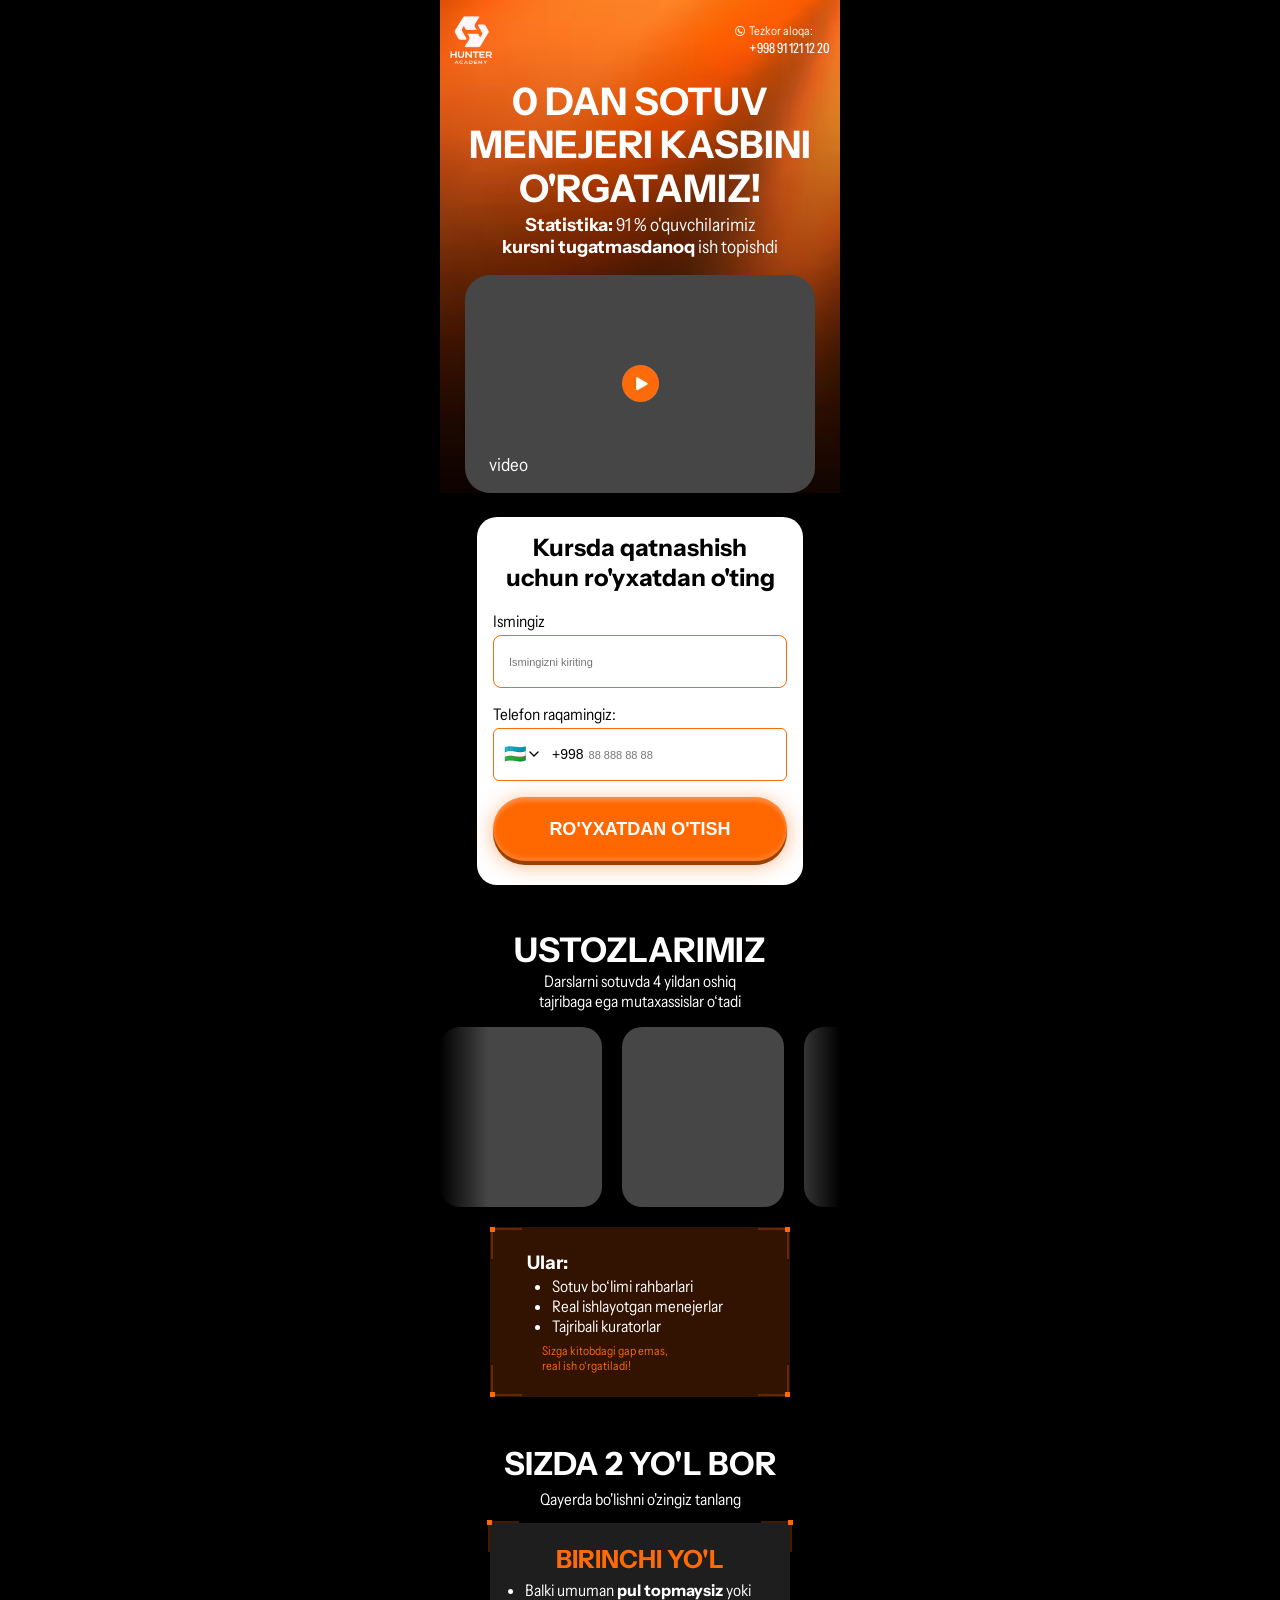
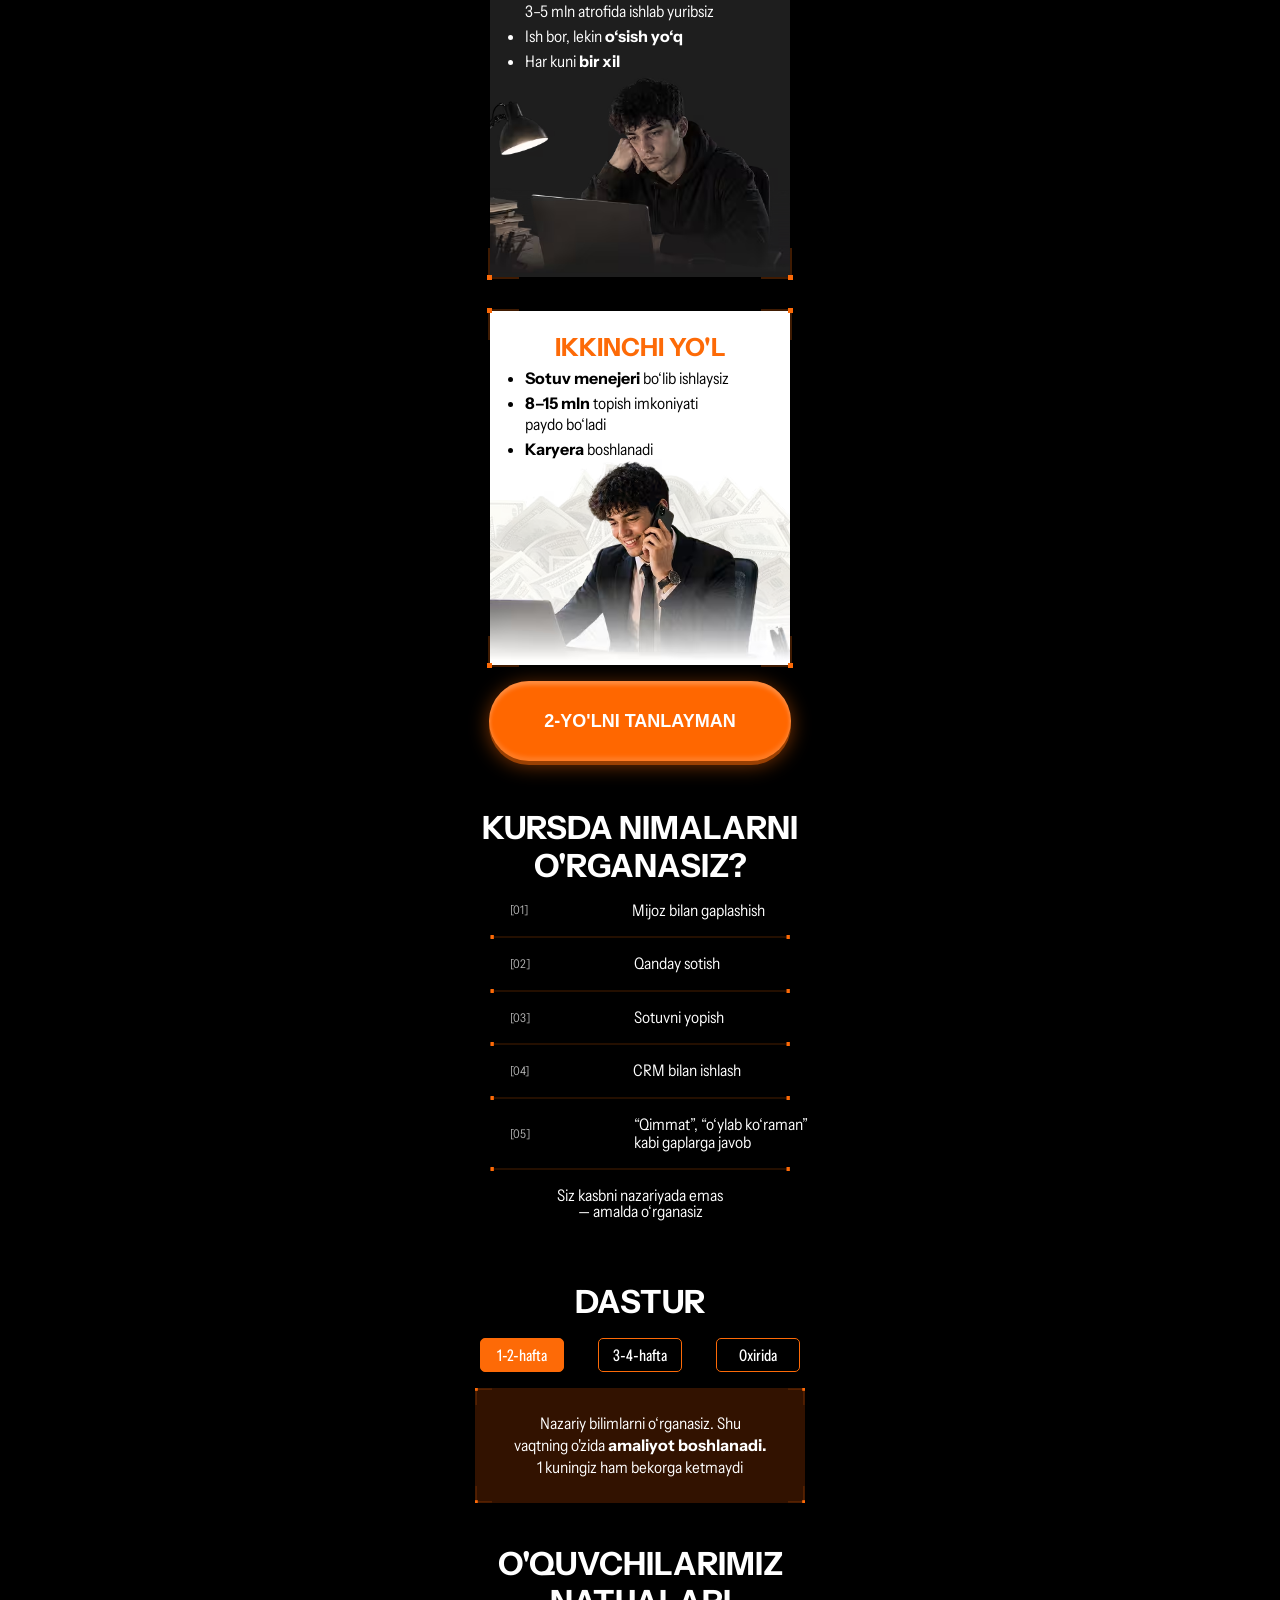
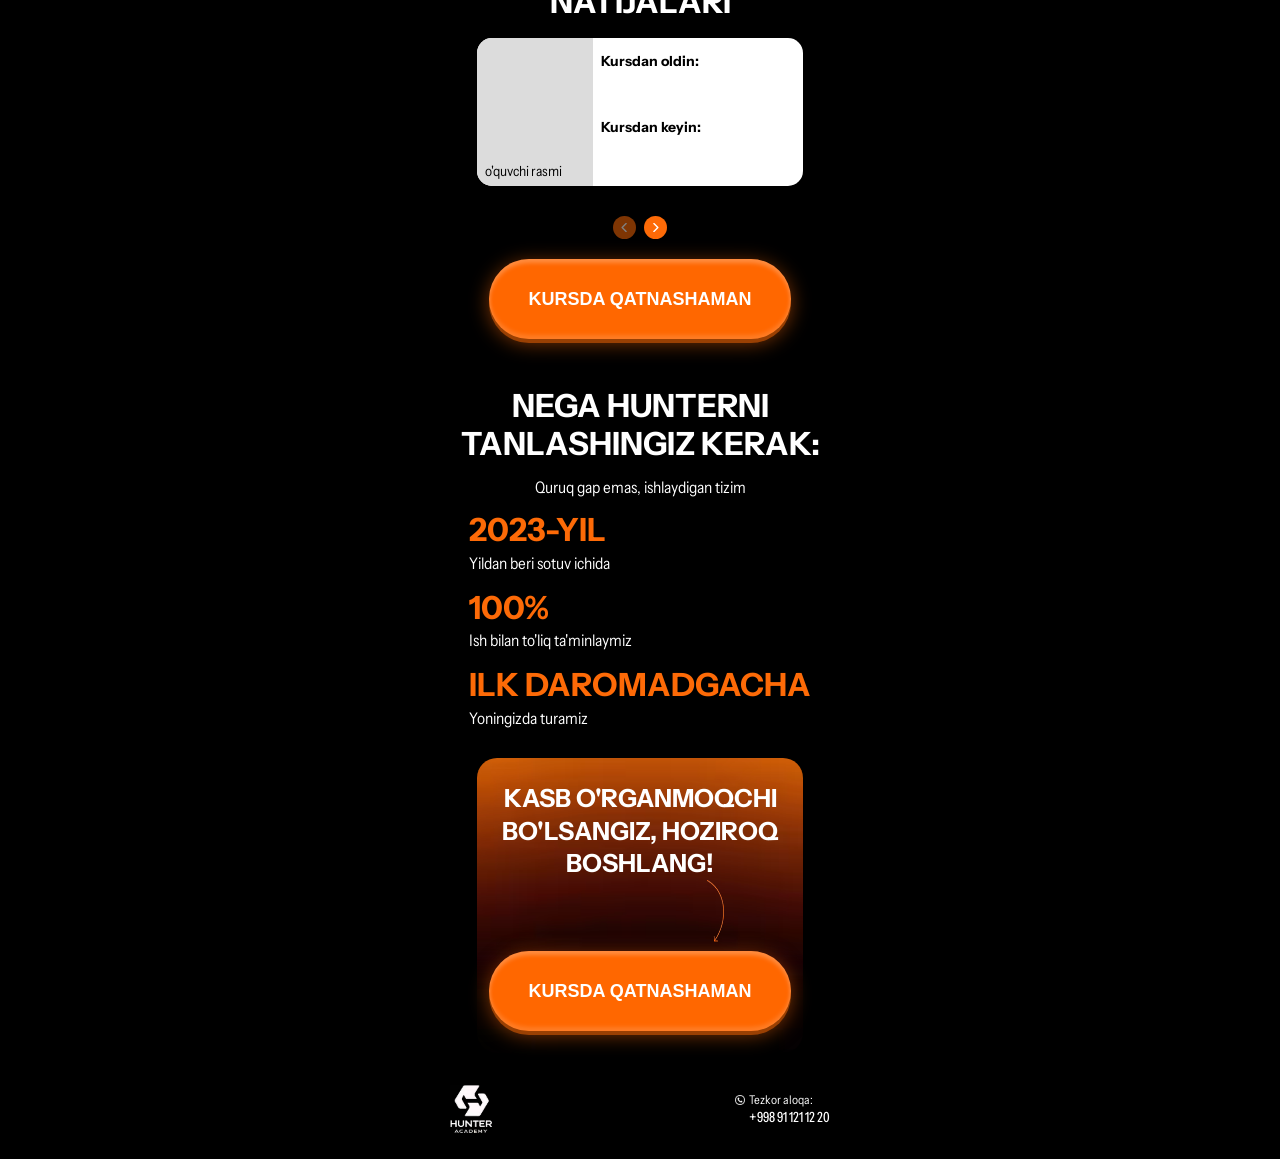
==== index.html @ a6457bd8 "Add files via upload" ====
<!DOCTYPE html>
<html lang="uz">

<head>
    <meta charset="UTF-8">
    <meta name="viewport" content="width=device-width, initial-scale=1.0">
    <title>Hunter Academy</title>

    <style>
       * { margin: 0; padding: 0; box-sizing: border-box; } body { font-family: "Instrument Sans", sans-serif; background-color: black; } .heroSection { padding-bottom: 48px; } .heroContainer { max-width: 400px; margin: 0 auto; position: relative; } .heroContact__box { padding-top: 16px; background-image: url(./images/bg.avif); background-repeat: no-repeat; background-size: cover; padding-left: 10px; padding-right: 10px; background-position: center; } .heroHeader { display: flex; align-items: center; justify-content: space-between; margin-bottom: 16px; } .heroContact { display: flex; flex-direction: column; gap: 4px; color: white; } .heroContactLabel { display: flex; align-items: center; gap: 4px; } .heroContactLabel p { font-weight: 400; font-size: 12px; line-height: 100%; } .heroContactPhone { font-weight: 500; font-size: 14px; line-height: 100%; margin-left: 14px; text-align: center; } .heroTitle { font-weight: 700; font-size: clamp(32px, 10vw, 38px); line-height: 114%; letter-spacing: 2%; text-align: center; text-transform: uppercase; margin-bottom: 4px; color: white; } .heroStat { font-weight: 400; font-size: 18px; line-height: 125%; text-align: center; color: white; margin-bottom: 16px; } .heroVideoBtn { background-color: #464646; max-width: 350px; width: 100%; border-radius: 25px; margin-bottom: 24px; height: 218px; margin-left: auto; margin-right: auto; cursor: pointer; position: relative; display: flex; flex-direction: column; align-items: center; justify-content: center; } .heroFormBtn__text { font-weight: 400; font-size: 18px; line-height: 125%; color: white; position: absolute; bottom: 16px; left: 24px; } .heroForm { background-color: white; border-radius: 20px; max-width: 326px; width: 100%; padding: 16px 16px 24px 16px; display: flex; flex-direction: column; margin: 0 auto; } .heroFormTitle { font-weight: 700; font-size: 24px; line-height: 125%; text-align: center; margin-bottom: 18px; } .heroFormLabel { display: flex; flex-direction: column; margin-bottom: 4px; } .heroFormInput { margin-bottom: 16px; border: 1px solid #FD6A07; border-radius: 8px; padding: 20px 0 19px 15px; font-weight: 400; font-size: 11px; line-height: 100%; color: #9E9E9E; } .heroFormBtn { max-width: 294px; width: 100%; border-radius: 50px; background-color: #FF6700; box-shadow: 0px 4px 0px 0px #9A4003, 0px 4px 4px 0px #FFFFFF40 inset, 0px -4px 4px 0px #FFFFFF26 inset, 0px 4px 20px 0px #FD6A0780; border: none; cursor: pointer; padding: 23px 0; font-weight: 700; font-size: 18px; line-height: 100%; letter-spacing: 4%; text-transform: uppercase; color: white; text-shadow: 0px 1px 2px 0px #00000026; } .teachersSection { padding-bottom: 48px; } .teachersTitle { font-weight: 700; font-size: 34px; line-height: 100%; text-align: center; text-transform: uppercase; color: white; letter-spacing: 1.5%; margin-bottom: 4px; } .teachersSubtitle { font-weight: 400; font-size: 16px; line-height: 125%; color: white; text-align: center; margin-bottom: 16px; } .teachersWrapper { overflow: hidden; width: 100%; max-width: 400px; margin: 0 auto; margin-bottom: 20px; -webkit-mask-image: linear-gradient(to right, transparent 0, black 12%, black 88%, transparent 100%); mask-image: linear-gradient(to right, transparent 0, black 12%, black 88%, transparent 100%); } .teachersTrack { display: flex; gap: 20px; width: max-content; animation: scroll 12s linear infinite; } .teachersCard { width: 250px; /* o‘zgarmaydi */ height: 150px; /* o‘zgarmaydi */ background: #eee; border-radius: 12px; flex-shrink: 0; } /* 🔁 animation */ @keyframes scroll { 0% { transform: translateX(0); } 100% { transform: translateX(-50%); } } .teachersCard { background-color: #464646; width: 162px; height: 180px; border-radius: 20px; flex: 0 0 auto; } .teachersInfo { background-color: #321200; max-width: 300px; width: 100%; padding: 24px 0 24px 37px; margin: 0 auto; position: relative; } .teachersInfo__images img { position: absolute; } .teachersInfo__images img:nth-child(1) { top: 0; left: 0; transform: rotate(270deg); } .teachersInfo__images img:nth-child(2) { top: 0; right: 0; } .teachersInfo__images img:nth-child(3) { bottom: 0; left: 0; transform: rotate(180deg); } .teachersInfo__images img:nth-child(4) { bottom: 0; right: 0; transform: rotate(90deg); } .teachersList { color: white; margin-bottom: 7px; } .teachersList li { font-weight: 400; font-size: 16px; line-height: 125%; margin-left: 25px; } .teachersListTitle { margin-bottom: 2px; } .teachersNote { font-weight: 400; font-size: 12px; line-height: 125%; color: #FD6A07; margin-left: 15px; }
    </style>
    <link rel="stylesheet" href="./css/main.css" media="print" onload="this.media='all'" />
    <noscript>
        <link rel="stylesheet" href="./css/main.css" />
    </noscript>
</head>

<body>


    <main>
        <section class="heroSection">
            <div class="heroContainer">
                <div class="heroContact__box">
                    <div class="heroHeader">
                        <img class="heroLogo" src="./images/logo.avif" loading="lazy" decoding="async" width="42" ƒ
                            height="48" alt="logo">

                        <div class="heroContact">
                            <div class="heroContactLabel">
                                <img src="./images/call.png" loading="lazy" decoding="async" width="10" height="10"
                                    alt="call">
                                <p>Tezkor aloqa:</p>
                            </div>

                            <p class="heroContactPhone">+998 91 121 12 20</p>
                        </div>
                    </div>

                    <h1 class="heroTitle">0 dan sotuv <br> menejeri kasbini <br> o'rgatamiz!</h1>
                    <p class="heroStat"><b>Statistika:</b> 91 % o'quvchilarimiz <br> <b>kursni tugatmasdanoq</b> ish
                        topishdi
                    </p>

                    <div class="heroVideoBtn">
                        <img src="./images/player.avif" loading="lazy" decoding="async" width="37" height="37" alt="">
                        <p class="heroFormBtn__text">video</p>
                    </div>
                </div>


                <div style="padding: 0 10px;">
                    <form class="heroForm" id="heroRegistrationForm" name="hero-contact-form">
                        <h2 class="heroFormTitle">Kursda qatnashish <br> uchun ro'yxatdan o'ting</h2>

                        <label class="heroFormLabel" for="heroName">Ismingiz</label>
                        <input class="heroFormInput" type="text" id="heroName" name="name"
                            placeholder="Ismingizni kiriting" autocomplete="name" />
                        <p class="homeFormErrorText" id="heroNameError" style="display:none; margin-top:-12px;">❌
                            Ismingizni kiriting!</p>

                        <label class="heroFormLabel" for="heroPhone">Telefon raqamingiz:</label>
                        <div class="phone-input-container"
                            style="border: 1px solid #FD6A07; background-color: white; margin-bottom: 16px;">
                            <button type="button" class="selected-country" id="heroSelectedCountry">
                                <span class="selected-flag" id="heroSelectedCountryFlag">🇺🇿</span>
                                <svg id="heroDropdownIcon" xmlns="http://www.w3.org/2000/svg" width="16" height="16"
                                    viewBox="0 0 24 24" fill="none" stroke="currentColor" stroke-width="2"
                                    stroke-linecap="round" stroke-linejoin="round">
                                    <polyline points="6 9 12 15 18 9"></polyline>
                                </svg>
                                <span class="selected-code" id="heroSelectedCountryCodeText"
                                    style="font-size: 14px;">+998</span>
                            </button>
                            <div class="country-dropdown" id="heroCountryDropdown" style="display:none"></div>
                            <div class="phone-field" style="flex: 1;">
                                <input class="heroFormInput phone-input" type="tel" id="heroPhone" name="phone"
                                    inputmode="numeric" placeholder="88 888 88 88" autocomplete="tel"
                                    style="border: none; background-color: transparent; padding-left: 5px; width: 100%; margin-bottom: 0;" />
                            </div>
                        </div>
                        <p class="homeFormErrorText" id="heroPhoneError" style="display:none; margin-top:-12px;">❌
                            Telefon raqam mos emas!</p>

                        <button type="submit" class="heroFormBtn" id="heroSubmitBtn">Ro'yxatdan o'tish</button>
                    </form>
                </div>

            </div>
        </section>


        <section class="teachersSection">
            <div class="">
                <h2 class="teachersTitle">ustozlarimiz</h2>
                <p class="teachersSubtitle">Darslarni sotuvda 4 yildan oshiq <br> tajribaga ega mutaxassislar o‘tadi</p>

                <div class="teachersWrapper">
                    <div class="teachersTrack">
                        <div class="teachersCard"></div>
                        <div class="teachersCard"></div>
                        <div class="teachersCard"></div>
                        <div class="teachersCard"></div>

                        <!-- duplicate -->
                        <div class="teachersCard"></div>
                        <div class="teachersCard"></div>
                        <div class="teachersCard"></div>
                        <div class="teachersCard"></div>
                    </div>
                </div>

                <div class="teachersInfo">
                    <div class="teachersInfo__images">
                        <img src="./images/arrow.png" loading="lazy" decoding="async" width="32" height="32"
                            alt="arrow">
                        <img src="./images/arrow.png" loading="lazy" decoding="async" width="32" height="32"
                            alt="arrow">
                        <img src="./images/arrow.png" loading="lazy" decoding="async" width="32" height="32"
                            alt="arrow">
                        <img src="./images/arrow.png" loading="lazy" decoding="async" width="32" height="32"
                            alt="arrow">
                    </div>
                    <h3 style="color: white;" class="teachersListTitle">Ular:</h3>
                    <ul class="teachersList">
                        <li>Sotuv bo‘limi rahbarlari</li>
                        <li>Real ishlayotgan menejerlar</li>
                        <li>Tajribali kuratorlar</li>
                    </ul>

                    <p class="teachersNote">Sizga kitobdagi gap emas, <br> real ish o‘rgatiladi!</p>
                </div>
            </div>
        </section>

        <section class="pathsSection">
            <div class="pathsContainer">
                <h2 class="pathsTitle">Sizda 2 yo'l bor</h2>
                <p class="pathsSubtitle">Qayerda bo'lishni o'zingiz tanlang</p>

                <div class="pathsGrid">
                    <div class="pathsCard pathsCard--before">
                        <div class="pathsGrid__images">
                            <img src="./images/arrow.png" loading="lazy" decoding="async" width="32" height="32"
                                alt="arrow">
                            <img src="./images/arrow.png" loading="lazy" decoding="async" width="32" height="32"
                                alt="arrow">
                            <img src="./images/arrow.png" loading="lazy" decoding="async" width="32" height="32"
                                alt="arrow">
                            <img src="./images/arrow.png" loading="lazy" decoding="async" width="32" height="32"
                                alt="arrow">
                        </div>
                        <h3 class="pathsCardTitle">Birinchi yo'l</h3>
                        <ul class="pathsCardList">
                            <li>Balki umuman <b>pul topmaysiz</b> yoki <br> 3–5 mln atrofida ishlab yuribsiz</li>
                            <li>Ish bor, lekin <b>o‘sish yo‘q</b></li>
                            <li>Har kuni <b>bir xil</b></li>
                        </ul>

                        <img class="pathsCardImg" src="./images/before.avif" loading="lazy" decoding="async" width="300"
                            height="201" alt="before">
                    </div>

                    <div class="pathsCard pathsCard--after">
                        <div class="pathsGrid__images">
                            <img src="./images/arrow.png" loading="lazy" decoding="async" width="32" height="32"
                                alt="arrow">
                            <img src="./images/arrow.png" loading="lazy" decoding="async" width="32" height="32"
                                alt="arrow">
                            <img src="./images/arrow.png" loading="lazy" decoding="async" width="32" height="32"
                                alt="arrow">
                            <img src="./images/arrow.png" loading="lazy" decoding="async" width="32" height="32"
                                alt="arrow">
                        </div>
                        <h3 class="pathsCardTitle">Ikkinchi yo'l</h3>
                        <ul class="pathsCardList">
                            <li style="color: black;"><b>Sotuv menejeri</b> bo‘lib ishlaysiz</li>
                            <li style="color: black;"><b>8–15 mln</b> topish imkoniyati <br> paydo bo‘ladi</li>
                            <li style="color: black;"><b>Karyera</b> boshlanadi</li>
                        </ul>

                        <img class="pathsCardImg" src="./images/after.avif" loading="lazy" decoding="async" width="300"
                            height="201" alt="before">
                    </div>
                </div>

                <button class="pathsBtn webinar-cta">2-yo'lni tanlayman</button>
            </div>
        </section>


        <section class="topicsSection">
            <div class="topicsContainer">
                <h2 class="pathsTitle" style="margin-bottom: 16px;">kursda Nimalarni o'rganasiz?</h2>

                <div class="topicsGrid" style="margin-bottom: 16px;">
                    <div class="topicsCard">
                        <p class="topicsCardNum">[01]</p>
                        <h3 class="topicsCardTitle">Mijoz bilan gaplashish</h3>
                    </div>
                    <img src="./images/line.png" loading="lazy" decoding="async" width="349" height="4" alt="line">
                    <div class="topicsCard">
                        <p class="topicsCardNum">[02]</p>
                        <h3 class="topicsCardTitle">Qanday sotish</h3>
                    </div>
                    <img src="./images/line.png" loading="lazy" decoding="async" width="349" height="4" alt="line">
                    <div class="topicsCard">
                        <p class="topicsCardNum">[03]</p>
                        <h3 class="topicsCardTitle">Sotuvni yopish</h3>
                    </div>
                    <img src="./images/line.png" loading="lazy" decoding="async" width="349" height="4" alt="line">
                    <div class="topicsCard">
                        <p class="topicsCardNum">[04]</p>
                        <h3 class="topicsCardTitle">CRM bilan ishlash</h3>
                    </div>
                    <img src="./images/line.png" loading="lazy" decoding="async" width="349" height="4" alt="line">
                    <div class="topicsCard">
                        <p class="topicsCardNum">[05]</p>
                        <h3 class="topicsCardTitle">“Qimmat”, “o‘ylab ko‘raman” <br> kabi gaplarga javob</h3>
                    </div>
                    <img src="./images/line.png" loading="lazy" decoding="async" width="349" height="4" alt="line">
                </div>

                <p class="pathsSubtitle">Siz kasbni nazariyada emas <br> — amalda o‘rganasiz</p>
            </div>
        </section>


        <section class="programSection">
            <div class="topicsContainer">
                <h2 class="pathsTitle" style="margin-bottom: 16px;">Dastur</h2>

                <div class="programTabs">
                    <div class="programTab active" data-tab="1">
                        1-2-hafta
                    </div>
                    <div class="programTab" data-tab="2">
                        3-4-hafta
                    </div>
                    <div class="programTab" data-tab="3">
                        Oxirida
                    </div>
                </div>

                <div class="programPanel active" data-panel="1">
                    <div class="teachersInfo" style="max-width: 330px; width: 100%; padding: 24px 0;">
                        <div class="teachersInfo__images">
                            <img src="./images/arrow.png" loading="lazy" decoding="async" width="17" height="17"
                                alt="arrow">
                            <img src="./images/arrow.png" loading="lazy" decoding="async" width="17" height="17"
                                alt="arrow">
                            <img src="./images/arrow.png" loading="lazy" decoding="async" width="17" height="17"
                                alt="arrow">
                            <img src="./images/arrow.png" loading="lazy" decoding="async" width="17" height="17"
                                alt="arrow">
                        </div>
                        <p class="text">Nazariy bilimlarni o‘rganasiz. Shu <br> vaqtning o'zida <b>amaliyot
                                boshlanadi.</b> <br>
                            1 kuningiz ham bekorga
                            ketmaydi</p>
                    </div>
                </div>

                <div class="programPanel" data-panel="2">
                    <div class="teachersInfo" style="max-width: 330px; width: 100%; padding: 24px 0;">
                        <div class="teachersInfo__images">
                            <img src="./images/arrow.png" loading="lazy" decoding="async" width="17" height="17"
                                alt="arrow">
                            <img src="./images/arrow.png" loading="lazy" decoding="async" width="17" height="17"
                                alt="arrow">
                            <img src="./images/arrow.png" loading="lazy" decoding="async" width="17" height="17"
                                alt="arrow">
                            <img src="./images/arrow.png" loading="lazy" decoding="async" width="17" height="17"
                                alt="arrow">
                        </div>
                        <p class="text">Sizga ish qidirishni boshlaymiz. <b>Real <br>
                                ishga joylashasiz.</b> Ishda sizni qo'llab <br> quvvatlaymiz, xatolaringiz bilan
                            ishlaymiz</p>
                    </div>
                </div>

                <div class="programPanel" data-panel="3">
                    <div class="teachersInfo" style="max-width: 330px; width: 100%; padding: 24px 0;">
                        <div class="teachersInfo__images">
                            <img src="./images/arrow.png" loading="lazy" decoding="async" width="17" height="17"
                                alt="arrow">
                            <img src="./images/arrow.png" loading="lazy" decoding="async" width="17" height="17"
                                alt="arrow">
                            <img src="./images/arrow.png" loading="lazy" decoding="async" width="17" height="17"
                                alt="arrow">
                            <img src="./images/arrow.png" loading="lazy" decoding="async" width="17" height="17"
                                alt="arrow">
                        </div>
                        <p class="text">Sotuv menejeri bo'lib <b>karyera boshlaysiz.</b> Ilk sotuvlaringizni amalga
                            oshirasiz</p>
                    </div>
                </div>
            </div>
        </section>

        <section class="resultsSection">
            <div class="topicsContainer">
                <h2 class="pathsTitle" style="margin-bottom: 16px;">o'quvchilarimiz <br>
                    natijalari</h2>

                <div class="resultsSlider">
                    <div class="resultsSlide">
                        <div class="resultsSlidePhoto">
                            <p>o'quvchi rasmi</p>
                        </div>

                        <div class="resultsSlideCompare">
                            <p style="margin-bottom: 52px;">Kursdan oldin:</p>
                            <p style="margin-bottom: 44px;">Kursdan keyin:</p>
                        </div>
                    </div>

                    <div class="resultsSlide">
                        <div class="resultsSlidePhoto">
                            <p>o'quvchi rasmi</p>
                        </div>

                        <div class="resultsSlideCompare">
                            <p style="margin-bottom: 52px;">Kursdan oldin:</p>
                            <p style="margin-bottom: 44px;">Kursdan keyin:</p>
                        </div>
                    </div>

                    <div class="resultsSlide">
                        <div class="resultsSlidePhoto">
                            <p>o'quvchi rasmi</p>
                        </div>

                        <div class="resultsSlideCompare">
                            <p style="margin-bottom: 52px;">Kursdan oldin:</p>
                            <p style="margin-bottom: 44px;">Kursdan keyin:</p>
                        </div>
                    </div>
                </div>

                <div class="resultsDots">
                    <div class="resultsDot">
                        <svg width="23" height="23" viewBox="0 0 23 23" fill="none" xmlns="http://www.w3.org/2000/svg">
                            <g opacity="0.5">
                                <foreignObject x="-30" y="-30" width="83" height="83">
                                    <div xmlns="http://www.w3.org/1999/xhtml"
                                        style="backdrop-filter:blur(15px);clip-path:url(#bgblur_0_3369_906_clip_path);height:100%;width:100%">
                                    </div>
                                </foreignObject>
                                <circle data-figma-bg-blur-radius="30" cx="11.5" cy="11.5" r="11.5"
                                    transform="rotate(-180 11.5 11.5)" fill="#FD6A07" />
                                <path fill-rule="evenodd" clip-rule="evenodd"
                                    d="M8.63888 11.9895C8.50727 11.8597 8.43333 11.6837 8.43333 11.5001C8.43333 11.3165 8.50727 11.1405 8.63888 11.0107L12.6103 7.09443C12.7427 6.96833 12.92 6.89855 13.1041 6.90013C13.2881 6.9017 13.4642 6.97451 13.5944 7.10286C13.7245 7.23122 13.7984 7.40485 13.8 7.58636C13.8016 7.76788 13.7308 7.94275 13.6029 8.07332L10.1279 11.5001L13.6029 14.9269C13.7308 15.0575 13.8016 15.2323 13.8 15.4138C13.7984 15.5953 13.7245 15.769 13.5944 15.8973C13.4642 16.0257 13.2881 16.0985 13.1041 16.1001C12.92 16.1017 12.7427 16.0319 12.6103 15.9058L8.63888 11.9895Z"
                                    fill="white" />
                            </g>
                            <defs>
                                <clipPath id="bgblur_0_3369_906_clip_path" transform="translate(30 30)">
                                    <circle cx="11.5" cy="11.5" r="11.5" transform="rotate(-180 11.5 11.5)" />
                                </clipPath>
                            </defs>
                        </svg>
                    </div>
                    <div class="resultsDot">
                        <svg width="23" height="23" viewBox="0 0 23 23" fill="none" xmlns="http://www.w3.org/2000/svg">
                            <foreignObject x="-30" y="-30" width="83" height="83">
                                <div xmlns="http://www.w3.org/1999/xhtml"
                                    style="backdrop-filter:blur(15px);clip-path:url(#bgblur_0_3369_902_clip_path);height:100%;width:100%">
                                </div>
                            </foreignObject>
                            <circle data-figma-bg-blur-radius="30" cx="11.5" cy="11.5" r="11.5" fill="#FD6A07" />
                            <path fill-rule="evenodd" clip-rule="evenodd"
                                d="M14.3611 11.0105C14.4927 11.1403 14.5667 11.3163 14.5667 11.4999C14.5667 11.6835 14.4927 11.8595 14.3611 11.9893L10.3897 15.9056C10.2573 16.0317 10.08 16.1015 9.89593 16.0999C9.71186 16.0983 9.53578 16.0255 9.40562 15.8971C9.27546 15.7688 9.20162 15.5952 9.20003 15.4136C9.19843 15.2321 9.26919 15.0573 9.39707 14.9267L12.8721 11.4999L9.39707 8.07312C9.26919 7.94255 9.19843 7.76768 9.20003 7.58617C9.20162 7.40465 9.27546 7.23102 9.40562 7.10267C9.53578 6.97431 9.71186 6.90151 9.89593 6.89993C10.08 6.89835 10.2573 6.96813 10.3897 7.09423L14.3611 11.0105Z"
                                fill="white" />
                            <defs>
                                <clipPath id="bgblur_0_3369_902_clip_path" transform="translate(30 30)">
                                    <circle cx="11.5" cy="11.5" r="11.5" />
                                </clipPath>
                            </defs>
                        </svg>
                    </div>
                </div>

                <button class="pathsBtn webinar-cta"
                    style="margin: 0 auto; display: flex; align-items: center; justify-content: center;">Kursda
                    qatnashaman</button>
            </div>
        </section>


        <section class="whySection">
            <div class="topicsContainer">
                <h2 class="pathsTitle" style="margin-bottom: 16px;">NEGA HUNTERNI <br> TANLASHINGIZ KERAK:</h2>
                <p class="pathsSubtitle">Quruq gap emas, ishlaydigan tizim</p>

                <div class="whyStats">
                    <div class="whyStat">
                        <h3 class="whyStatNum">2023-yil</h3>
                        <p class="whyStatLabel">Yildan beri sotuv ichida</p>
                    </div>
                    <div class="whyStat">
                        <h3 class="whyStatNum">100%</h3>
                        <p class="whyStatLabel">Ish bilan to'liq ta'minlaymiz</p>
                    </div>
                    <div class="whyStat">
                        <h3 class="whyStatNum">ilk daromadgacha</h3>
                        <p class="whyStatLabel">Yoningizda turamiz</p>
                    </div>
                </div>

                <div class="whyCta">
                    <h4 class="whyCtaTitle">Kasb o'rganmoqchi <br> bo'lsangiz, hoziroq <br> boshlang!</h4>

                    <img class="whyCtaArrows" src="./images/arrows.avif" loading="lazy" decoding="async" width="17"
                        height="62" alt="arrows">
                    <button class="pathsBtn webinar-cta"
                        style="margin: 0 auto; display: flex; align-items: center; justify-content: center;">Kursda
                        qatnashaman</button>
                </div>

                <div class="heroHeader" style="margin-bottom: -6px;">
                    <img class="heroLogo" src="./images/logo.avif" loading="lazy" decoding="async" width="42"
                        height="48" alt="logo">

                    <div class="heroContact">
                        <div class="heroContactLabel">
                            <img src="./images/call.png" loading="lazy" decoding="async" width="10" height="10"
                                alt="call">
                            <p>Tezkor aloqa:</p>
                        </div>

                        <p class="heroContactPhone">+998 91 121 12 20</p>
                    </div>
                </div>
            </div>
        </section>
    </main>

    <!-- Modal -->
    <div id="registrationModal" class="homeModal" style="display: none">
        <div class="homeModalOverlay"></div>
        <div class="homeFormContainer">
            <button class="closeButton" id="closeModalBtn">
                <svg xmlns="http://www.w3.org/2000/svg" width="16" height="16" viewBox="0 0 12 12" fill="none">
                    <path d="M1 11L11 1M1 1.00001L11 11" stroke="currentColor" stroke-width="1.5"
                        stroke-linecap="round" />
                </svg>
            </button>
            <div class="homeFormTop">
                <h1 class="homeFormTopTitle">
                    Ro'yxatdan o'tish uchun <br> ma'lumotlaringizni kiriting!
                </h1>
            </div>
            <form id="registrationForm" name="contact-form">
                <!-- ISM -->
                <div class="HomeFormRow">
                    <label class="HomeFormRowLabel" for="name">Ismingiz:</label>
                    <input class="HomeFormRowInput" type="text" id="name" name="name" placeholder="Ismingizni kiriting"
                        autocomplete="name" />
                    <p class="homeFormErrorText" id="nameError" style="display: none">
                        ❌ Ismingizni kiriting!
                    </p>
                </div>

                <!-- TELEFON -->
                <div class="HomeFormRow">
                    <label class="HomeFormRowLabel" for="phone">Telefon raqamingiz:</label>

                    <div class="phone-input-container">
                        <!-- LEFT: country -->
                        <button type="button" class="selected-country" id="selectedCountry">
                            <span class="selected-flag" id="selectedCountryFlag">🇺🇿</span>

                            <svg id="dropdownIcon" xmlns="http://www.w3.org/2000/svg" width="16" height="16"
                                viewBox="0 0 24 24" fill="none" stroke="currentColor" stroke-width="2"
                                stroke-linecap="round" stroke-linejoin="round">
                                <polyline points="6 9 12 15 18 9"></polyline>
                            </svg>
                            <span class="selected-code" id="selectedCountryCodeText">+998</span>
                        </button>

                        <!-- dropdown -->
                        <div class="country-dropdown" id="countryDropdown" style="display:none"></div>

                        <!-- RIGHT: phone input (number span inside) -->
                        <div class="phone-field">
                            <input class="HomeFormRowInput phone-input" type="tel" id="phone" name="phone"
                                inputmode="numeric" placeholder="88 888 88 88" autocomplete="tel"
                                style="border: none; background-color: transparent;padding-left: 5px;" />
                        </div>
                    </div>

                    <p class="homeFormErrorText" id="phoneError" style="display:none">
                        ❌ Telefon raqam mos emas!
                    </p>
                </div>


                <button type="submit" class="HomeFormBtn" id="submitBtn">DAVOM ETISH</button>
            </form>
        </div>
    </div>

    <script defer src="./js/phoneFormatter.js"></script>
    <script defer src="./js/app.js"></script>
</body>

</html>
---- css/main.css ----
@font-face { font-family: 'Instrument Sans'; src: url(../font/InstrumentSans_SemiCondensed-Bold.ttf); font-weight: 700; font-display: swap; } @font-face { font-family: 'Instrument Sans'; src: url(../font/InstrumentSans_Condensed-Medium.ttf); font-weight: 500; font-display: swap; } @font-face { font-family: 'Instrument Sans'; src: url(../font/InstrumentSans_SemiCondensed-Regular.ttf); font-weight: 400; font-display: swap; } .pathsSection { padding-bottom: 48px; } .pathsTitle { font-weight: 700; font-size: 32px; line-height: 120%; text-align: center; text-transform: uppercase; color: white; margin-bottom: 8px; } .pathsSubtitle { font-weight: 400; font-size: 16px; line-height: 100%; text-align: center; color: white; margin-bottom: 16px; } .pathsGrid { display: flex; flex-direction: column; gap: 18px; } .pathsContainer { max-width: 400px; margin: 0 auto; padding: 0 10px; position: relative; margin: 0 auto; display: flex; flex-direction: column; justify-content: center; align-items: center; } .pathsCard { background-color: #1E1E1E; max-width: 300px; width: 100%; position: relative; padding: 24px 0 0 0; margin-bottom: 16px; } .pathsCardTitle { font-weight: 700; font-size: 25px; line-height: 100%; text-transform: uppercase; color: #FD6A07; margin-bottom: 8px; text-align: center; letter-spacing: 3%; } .pathsCardList { margin-left: 35px; display: flex; flex-direction: column; gap: 4px; } .pathsCardList li { font-weight: 400; font-size: 16px; line-height: 130%; color: white; } .pathsCardImg { max-width: 300px; width: 100%; height: auto; margin-left: -px; } .pathsGrid__images img { position: absolute; } .pathsGrid__images img:nth-child(1) { top: -3px; left: -3px; transform: rotate(270deg); } .pathsGrid__images img:nth-child(2) { top: -3px; right: -3px; } .pathsGrid__images img:nth-child(3) { bottom: -3px; left: -3px; transform: rotate(180deg); } .pathsGrid__images img:nth-child(4) { bottom: -3px; right: -3px; transform: rotate(90deg); } .pathsCard--after { background-color: white; } .pathsBtn { max-width: 302px; width: 100%; cursor: pointer; border: none; border-radius: 50px; background-color: #FF6700; box-shadow: 0px 4px 0px 0px #9A4003, 0px 4px 4px 0px #FFFFFF40 inset, 0px -4px 4px 0px #FFFFFF26 inset, 0px 4px 20px 0px #FD6A0780; padding: 31px 0; color: white; font-weight: 700; font-size: 18px; line-height: 100%; letter-spacing: 4%; text-shadow: 0px 1px 2px 0px #00000026; text-transform: uppercase; } .topicsSection { padding-bottom: 48px; } .topicsContainer { max-width: 400px; margin: 0 auto; padding: 0 10px; } .topicsGrid { display: flex; flex-direction: column; gap: 16px; } .topicsGrid img { margin: 0 auto; max-width: 300px; width: 100%; } .topicsCard { display: flex; align-items: center; margin-left: 60px; max-width: 310px; width: 100%; color: white; gap: 104px; } .topicsCardNum { font-weight: 400; font-size: 12px; line-height: 100%; text-align: center; text-transform: uppercase; opacity: 70%; } .topicsCardTitle { font-weight: 400; font-size: 16px; line-height: 110%; } .programSection { padding-bottom: 42px; } .programTabs { display: flex; align-items: center; justify-content: center; gap: 34px; } .programTab { border: 1px solid #FD6A07; border-radius: 5px; max-width: 84px; width: 100%; font-weight: 500; font-size: 16px; line-height: 100%; letter-spacing: 4%; cursor: pointer; text-align: center; color: white; padding: 8px; margin-bottom: 16px; } .programTab.active { background-color: #FD6A07; color: white; } .programPanel { display: none; } .programPanel.active { display: block; } .text { font-weight: 400; font-size: 16px; line-height: 140%; text-align: center; color: white; } .resultsSection { padding-bottom: 48px; } .resultsSlider { margin-bottom: 30px; max-width: 326px; margin-left: auto; margin-right: auto; display: flex; overflow-x: auto; scroll-snap-type: x mandatory; scrollbar-width: none; -ms-overflow-style: none; -webkit-overflow-scrolling: touch; scroll-behavior: smooth; } .resultsSlider::-webkit-scrollbar { display: none; } .resultsSlide { background-color: white; border-radius: 15px; flex: 0 0 100%; scroll-snap-align: center; display: flex; } .resultsSlidePhoto { background-color: #DCDCDC; border-top-left-radius: 15px; border-bottom-left-radius: 15px; max-width: 116px; position: relative; width: 100%; } .resultsSlidePhoto p { font-weight: 400; font-size: 14px; line-height: 100%; position: absolute; bottom: 8px; left: 8px; } .resultsSlideCompare { padding: 16px 0 8px 8px; } .resultsSlideCompare p { font-weight: 600; font-size: 14px; line-height: 100%; } .resultsDots { display: flex; align-items: center; justify-content: center; cursor: pointer; gap: 8px; margin-bottom: 16px; } .whySection { padding-bottom: 32px; } .whyStats { display: flex; flex-direction: column; gap: 16px; max-width: 342px; width: 100%; margin-left: 20px; margin-bottom: 30px; margin-left: auto; margin-right: auto; justify-content: center; } .whyStatNum { font-weight: 700; font-size: 32px; line-height: 120%; text-transform: uppercase; color: #FD6A07; margin-bottom: 4px; } .whyStatLabel { font-weight: 400; font-size: 16px; line-height: 120%; color: white; } .whyCta { background-image: url(../images/bgs.avif); background-repeat: no-repeat; background-size: cover; border-radius: 20px; max-width: 326px; padding: 24px 0 22px 0; width: 100%; margin-bottom: 32px; margin-left: auto; margin-right: auto; background-position: center; } .whyCtaTitle { font-weight: 700; font-size: 25px; line-height: 130%; letter-spacing: 2%; text-align: center; text-transform: uppercase; color: white; } .whyCtaArrows { margin-left: 230px; margin-bottom: 5px; } .pathsBtn {} .teachersGrid { display: flex; gap: 12px; max-width: 400px; margin: 0 auto; padding: 0 10px; overflow-x: auto; overflow-y: hidden; scroll-snap-type: x mandatory; -webkit-overflow-scrolling: touch; scrollbar-width: none; } .teachersGrid::-webkit-scrollbar { display: none; } .teachersCard { flex: 0 0 auto; scroll-snap-align: start; } @media (max-width:400px) { .topicsCard { margin-left: 30px; } } @media (max-width:350px) { .topicsCard { margin-left: 0px; gap: 90px; } .pathsTitle { font-size: 31px; } } .homeModal, .homeModalOverlay { position: fixed; top: 0; height: 100vh; width: 100%; left: 0; } .homeModal { z-index: 30; justify-content: center; align-items: center; display: flex; } .homeModalOverlay { background-color: rgba(0, 0, 0, 0.3); backdrop-filter: blur(5px); } .homeFormContainer { position: relative; z-index: 30; background-color: #fff; color: #000; border-radius: 8px; padding: 20px 40px 40px; width: 100%; max-width: 520px; box-shadow: 0 4px 12px rgba(0, 0, 0, 0.1); margin: 0 20px; position: fixed; top: 50%; left: 50%; transform: translate(-50%, -50%); } .homeFormTop { display: flex; justify-content: space-between; } .homeFormTopTitle { font-family: Inter, sans-serif; font-size: clamp(21px, 6.6vw, 24px); margin: 0 0 20px; color: #000; font-weight: 600; text-align: center; margin-left: auto; margin-right: auto; } .closeButton { background: 0 0; border: none; cursor: pointer; padding: 4px; justify-content: center; align-items: center; display: flex; position: absolute; top: 20px; right: 20px; color: #000; } .homeFormErrorText { color: #e53e3e; margin-bottom: 12px; font-size: 14px; font-family: system-ui, -apple-system, BlinkMacSystemFont, "Segoe UI", sans-serif; padding-top: 5px; padding-bottom: 5px; } .HomeFormRowInput, .HomeFormRowLabel { font-family: system-ui, -apple-system, BlinkMacSystemFont, "Segoe UI", sans-serif; font-size: 18px; } .HomeFormRow { margin-bottom: 20px; } .HomeFormRowLabel { display: block; margin-bottom: 6px; color: #000; } .HomeFormRowInput { width: 100%; padding: 10px 16px; border: 1px solid #c9c9c9; min-height: 48px; background-color: #f3f7f8; border-radius: 6px; font-weight: 400; outline: 0; height: 50px; transition: border-color 0.2s; } .HomeFormRowInput:focus { border-color: #D40000; } .HomeFormRowInput::placeholder { color: #aaa; } .HomeFormBtn { font-family: sans-serif; height: 60px; width: 100%; cursor: pointer; border-radius: 10px; background-color: #FF6700; transition: 0.3s; font-weight: 700; font-size: 28px; color: white; text-transform: uppercase; border: none; position: relative; display: flex; align-items: center; justify-content: center; } .phone-input-container { display: flex; align-items: center; position: relative; border: 1px solid #c9c9c9; background-color: transparent; border-radius: 6px; } .phone-input-container:focus { border-color: #e71f1f; } .selected-code { display: flex; margin-left: 10px; } .country-selector { position: relative; margin-right: 10px; } .selected-country { color: #000; display: flex; align-items: center; padding: 10px; padding-right: 0; border-radius: 6px; cursor: pointer; min-height: 50px; font-family: sans-serif !important; font-size: 18px; font-weight: 400 !important; min-width: max-content; border: none; background-color: transparent; } .country-dropdown { position: absolute; top: 110%; left: 0; width: 100%; background-color: #fff; border: 1px solid #c9c9c9; border-radius: 6px; box-shadow: 0 4px 12px rgba(0, 0, 0, 0.1); z-index: 40; max-height: 200px; overflow-y: auto; font-family: sans-serif !important; font-weight: 400 !important; } .country-option { display: flex; justify-content: space-between; align-items: center; padding: 10px; cursor: pointer; font-family: sans-serif; font-weight: 400 !important; } .country-option:hover { background-color: #f3f7f8; } .country-option.selected { background-color: #e6f0fa; } @media screen and (max-width: 768px) { .homeFormContainer { max-width: 100%; padding: 80px 20px 20px; margin: 0; border-radius: 6px; height: 100vh; } .homeFormTopTitle { text-align: center; max-width: 408px; margin-left: auto; margin-right: auto; font-weight: 700; margin-bottom: 15px; } .homeFormTop { flex-direction: column; align-items: flex-start; } .closeButton { width: 100%; height: 50px; background-color: #000; color: #fff; padding-right: 20px; top: 0; left: 0; justify-content: end; } .homeFormErrorText { font-size: 12px; margin-bottom: 8px; } .HomeFormRowLabel { margin-bottom: 6px; } .HomeFormRowInput { padding: 0 12px; min-height: 40px; background-color: transparent; } .HomeFormRowInput::placeholder { color: #a3a3a3; } .HomeFormBtn { font-size: 18px; font-weight: 700; margin-top: 24px; } } @media screen and (max-width: 480px) { .homeFormContainer { max-width: 100%; padding: 80px 20px 20px; margin: 0; border-radius: 6px; height: 100vh; } .homeFormTopTitle { text-align: center; margin: 0 auto 15px; } .homeFormErrorText { font-size: 12px; margin-bottom: 8px; } .HomeFormRowLabel { margin-bottom: 6px; } .HomeFormRowInput { padding: 0 12px; min-height: 40px; background-color: transparent; border-radius: 10px; } .HomeFormRowInput::placeholder { color: #a3a3a3; } .HomeFormBtn { font-size: 16px; padding: 10px 0; margin-top: 24px; height: 50px; } }
---- css/main.css ----
@font-face { font-family: 'Instrument Sans'; src: url(../font/InstrumentSans_SemiCondensed-Bold.ttf); font-weight: 700; font-display: swap; } @font-face { font-family: 'Instrument Sans'; src: url(../font/InstrumentSans_Condensed-Medium.ttf); font-weight: 500; font-display: swap; } @font-face { font-family: 'Instrument Sans'; src: url(../font/InstrumentSans_SemiCondensed-Regular.ttf); font-weight: 400; font-display: swap; } .pathsSection { padding-bottom: 48px; } .pathsTitle { font-weight: 700; font-size: 32px; line-height: 120%; text-align: center; text-transform: uppercase; color: white; margin-bottom: 8px; } .pathsSubtitle { font-weight: 400; font-size: 16px; line-height: 100%; text-align: center; color: white; margin-bottom: 16px; } .pathsGrid { display: flex; flex-direction: column; gap: 18px; } .pathsContainer { max-width: 400px; margin: 0 auto; padding: 0 10px; position: relative; margin: 0 auto; display: flex; flex-direction: column; justify-content: center; align-items: center; } .pathsCard { background-color: #1E1E1E; max-width: 300px; width: 100%; position: relative; padding: 24px 0 0 0; margin-bottom: 16px; } .pathsCardTitle { font-weight: 700; font-size: 25px; line-height: 100%; text-transform: uppercase; color: #FD6A07; margin-bottom: 8px; text-align: center; letter-spacing: 3%; } .pathsCardList { margin-left: 35px; display: flex; flex-direction: column; gap: 4px; } .pathsCardList li { font-weight: 400; font-size: 16px; line-height: 130%; color: white; } .pathsCardImg { max-width: 300px; width: 100%; height: auto; margin-left: -px; } .pathsGrid__images img { position: absolute; } .pathsGrid__images img:nth-child(1) { top: -3px; left: -3px; transform: rotate(270deg); } .pathsGrid__images img:nth-child(2) { top: -3px; right: -3px; } .pathsGrid__images img:nth-child(3) { bottom: -3px; left: -3px; transform: rotate(180deg); } .pathsGrid__images img:nth-child(4) { bottom: -3px; right: -3px; transform: rotate(90deg); } .pathsCard--after { background-color: white; } .pathsBtn { max-width: 302px; width: 100%; cursor: pointer; border: none; border-radius: 50px; background-color: #FF6700; box-shadow: 0px 4px 0px 0px #9A4003, 0px 4px 4px 0px #FFFFFF40 inset, 0px -4px 4px 0px #FFFFFF26 inset, 0px 4px 20px 0px #FD6A0780; padding: 31px 0; color: white; font-weight: 700; font-size: 18px; line-height: 100%; letter-spacing: 4%; text-shadow: 0px 1px 2px 0px #00000026; text-transform: uppercase; } .topicsSection { padding-bottom: 48px; } .topicsContainer { max-width: 400px; margin: 0 auto; padding: 0 10px; } .topicsGrid { display: flex; flex-direction: column; gap: 16px; } .topicsGrid img { margin: 0 auto; max-width: 300px; width: 100%; } .topicsCard { display: flex; align-items: center; margin-left: 60px; max-width: 310px; width: 100%; color: white; gap: 104px; } .topicsCardNum { font-weight: 400; font-size: 12px; line-height: 100%; text-align: center; text-transform: uppercase; opacity: 70%; } .topicsCardTitle { font-weight: 400; font-size: 16px; line-height: 110%; } .programSection { padding-bottom: 42px; } .programTabs { display: flex; align-items: center; justify-content: center; gap: 34px; } .programTab { border: 1px solid #FD6A07; border-radius: 5px; max-width: 84px; width: 100%; font-weight: 500; font-size: 16px; line-height: 100%; letter-spacing: 4%; cursor: pointer; text-align: center; color: white; padding: 8px; margin-bottom: 16px; } .programTab.active { background-color: #FD6A07; color: white; } .programPanel { display: none; } .programPanel.active { display: block; } .text { font-weight: 400; font-size: 16px; line-height: 140%; text-align: center; color: white; } .resultsSection { padding-bottom: 48px; } .resultsSlider { margin-bottom: 30px; max-width: 326px; margin-left: auto; margin-right: auto; display: flex; overflow-x: auto; scroll-snap-type: x mandatory; scrollbar-width: none; -ms-overflow-style: none; -webkit-overflow-scrolling: touch; scroll-behavior: smooth; } .resultsSlider::-webkit-scrollbar { display: none; } .resultsSlide { background-color: white; border-radius: 15px; flex: 0 0 100%; scroll-snap-align: center; display: flex; } .resultsSlidePhoto { background-color: #DCDCDC; border-top-left-radius: 15px; border-bottom-left-radius: 15px; max-width: 116px; position: relative; width: 100%; } .resultsSlidePhoto p { font-weight: 400; font-size: 14px; line-height: 100%; position: absolute; bottom: 8px; left: 8px; } .resultsSlideCompare { padding: 16px 0 8px 8px; } .resultsSlideCompare p { font-weight: 600; font-size: 14px; line-height: 100%; } .resultsDots { display: flex; align-items: center; justify-content: center; cursor: pointer; gap: 8px; margin-bottom: 16px; } .whySection { padding-bottom: 32px; } .whyStats { display: flex; flex-direction: column; gap: 16px; max-width: 342px; width: 100%; margin-left: 20px; margin-bottom: 30px; margin-left: auto; margin-right: auto; justify-content: center; } .whyStatNum { font-weight: 700; font-size: 32px; line-height: 120%; text-transform: uppercase; color: #FD6A07; margin-bottom: 4px; } .whyStatLabel { font-weight: 400; font-size: 16px; line-height: 120%; color: white; } .whyCta { background-image: url(../images/bgs.avif); background-repeat: no-repeat; background-size: cover; border-radius: 20px; max-width: 326px; padding: 24px 0 22px 0; width: 100%; margin-bottom: 32px; margin-left: auto; margin-right: auto; background-position: center; } .whyCtaTitle { font-weight: 700; font-size: 25px; line-height: 130%; letter-spacing: 2%; text-align: center; text-transform: uppercase; color: white; } .whyCtaArrows { margin-left: 230px; margin-bottom: 5px; } .pathsBtn {} .teachersGrid { display: flex; gap: 12px; max-width: 400px; margin: 0 auto; padding: 0 10px; overflow-x: auto; overflow-y: hidden; scroll-snap-type: x mandatory; -webkit-overflow-scrolling: touch; scrollbar-width: none; } .teachersGrid::-webkit-scrollbar { display: none; } .teachersCard { flex: 0 0 auto; scroll-snap-align: start; } @media (max-width:400px) { .topicsCard { margin-left: 30px; } } @media (max-width:350px) { .topicsCard { margin-left: 0px; gap: 90px; } .pathsTitle { font-size: 31px; } } .homeModal, .homeModalOverlay { position: fixed; top: 0; height: 100vh; width: 100%; left: 0; } .homeModal { z-index: 30; justify-content: center; align-items: center; display: flex; } .homeModalOverlay { background-color: rgba(0, 0, 0, 0.3); backdrop-filter: blur(5px); } .homeFormContainer { position: relative; z-index: 30; background-color: #fff; color: #000; border-radius: 8px; padding: 20px 40px 40px; width: 100%; max-width: 520px; box-shadow: 0 4px 12px rgba(0, 0, 0, 0.1); margin: 0 20px; position: fixed; top: 50%; left: 50%; transform: translate(-50%, -50%); } .homeFormTop { display: flex; justify-content: space-between; } .homeFormTopTitle { font-family: Inter, sans-serif; font-size: clamp(21px, 6.6vw, 24px); margin: 0 0 20px; color: #000; font-weight: 600; text-align: center; margin-left: auto; margin-right: auto; } .closeButton { background: 0 0; border: none; cursor: pointer; padding: 4px; justify-content: center; align-items: center; display: flex; position: absolute; top: 20px; right: 20px; color: #000; } .homeFormErrorText { color: #e53e3e; margin-bottom: 12px; font-size: 14px; font-family: system-ui, -apple-system, BlinkMacSystemFont, "Segoe UI", sans-serif; padding-top: 5px; padding-bottom: 5px; } .HomeFormRowInput, .HomeFormRowLabel { font-family: system-ui, -apple-system, BlinkMacSystemFont, "Segoe UI", sans-serif; font-size: 18px; } .HomeFormRow { margin-bottom: 20px; } .HomeFormRowLabel { display: block; margin-bottom: 6px; color: #000; } .HomeFormRowInput { width: 100%; padding: 10px 16px; border: 1px solid #c9c9c9; min-height: 48px; background-color: #f3f7f8; border-radius: 6px; font-weight: 400; outline: 0; height: 50px; transition: border-color 0.2s; } .HomeFormRowInput:focus { border-color: #D40000; } .HomeFormRowInput::placeholder { color: #aaa; } .HomeFormBtn { font-family: sans-serif; height: 60px; width: 100%; cursor: pointer; border-radius: 10px; background-color: #FF6700; transition: 0.3s; font-weight: 700; font-size: 28px; color: white; text-transform: uppercase; border: none; position: relative; display: flex; align-items: center; justify-content: center; } .phone-input-container { display: flex; align-items: center; position: relative; border: 1px solid #c9c9c9; background-color: transparent; border-radius: 6px; } .phone-input-container:focus { border-color: #e71f1f; } .selected-code { display: flex; margin-left: 10px; } .country-selector { position: relative; margin-right: 10px; } .selected-country { color: #000; display: flex; align-items: center; padding: 10px; padding-right: 0; border-radius: 6px; cursor: pointer; min-height: 50px; font-family: sans-serif !important; font-size: 18px; font-weight: 400 !important; min-width: max-content; border: none; background-color: transparent; } .country-dropdown { position: absolute; top: 110%; left: 0; width: 100%; background-color: #fff; border: 1px solid #c9c9c9; border-radius: 6px; box-shadow: 0 4px 12px rgba(0, 0, 0, 0.1); z-index: 40; max-height: 200px; overflow-y: auto; font-family: sans-serif !important; font-weight: 400 !important; } .country-option { display: flex; justify-content: space-between; align-items: center; padding: 10px; cursor: pointer; font-family: sans-serif; font-weight: 400 !important; } .country-option:hover { background-color: #f3f7f8; } .country-option.selected { background-color: #e6f0fa; } @media screen and (max-width: 768px) { .homeFormContainer { max-width: 100%; padding: 80px 20px 20px; margin: 0; border-radius: 6px; height: 100vh; } .homeFormTopTitle { text-align: center; max-width: 408px; margin-left: auto; margin-right: auto; font-weight: 700; margin-bottom: 15px; } .homeFormTop { flex-direction: column; align-items: flex-start; } .closeButton { width: 100%; height: 50px; background-color: #000; color: #fff; padding-right: 20px; top: 0; left: 0; justify-content: end; } .homeFormErrorText { font-size: 12px; margin-bottom: 8px; } .HomeFormRowLabel { margin-bottom: 6px; } .HomeFormRowInput { padding: 0 12px; min-height: 40px; background-color: transparent; } .HomeFormRowInput::placeholder { color: #a3a3a3; } .HomeFormBtn { font-size: 18px; font-weight: 700; margin-top: 24px; } } @media screen and (max-width: 480px) { .homeFormContainer { max-width: 100%; padding: 80px 20px 20px; margin: 0; border-radius: 6px; height: 100vh; } .homeFormTopTitle { text-align: center; margin: 0 auto 15px; } .homeFormErrorText { font-size: 12px; margin-bottom: 8px; } .HomeFormRowLabel { margin-bottom: 6px; } .HomeFormRowInput { padding: 0 12px; min-height: 40px; background-color: transparent; border-radius: 10px; } .HomeFormRowInput::placeholder { color: #a3a3a3; } .HomeFormBtn { font-size: 16px; padding: 10px 0; margin-top: 24px; height: 50px; } }
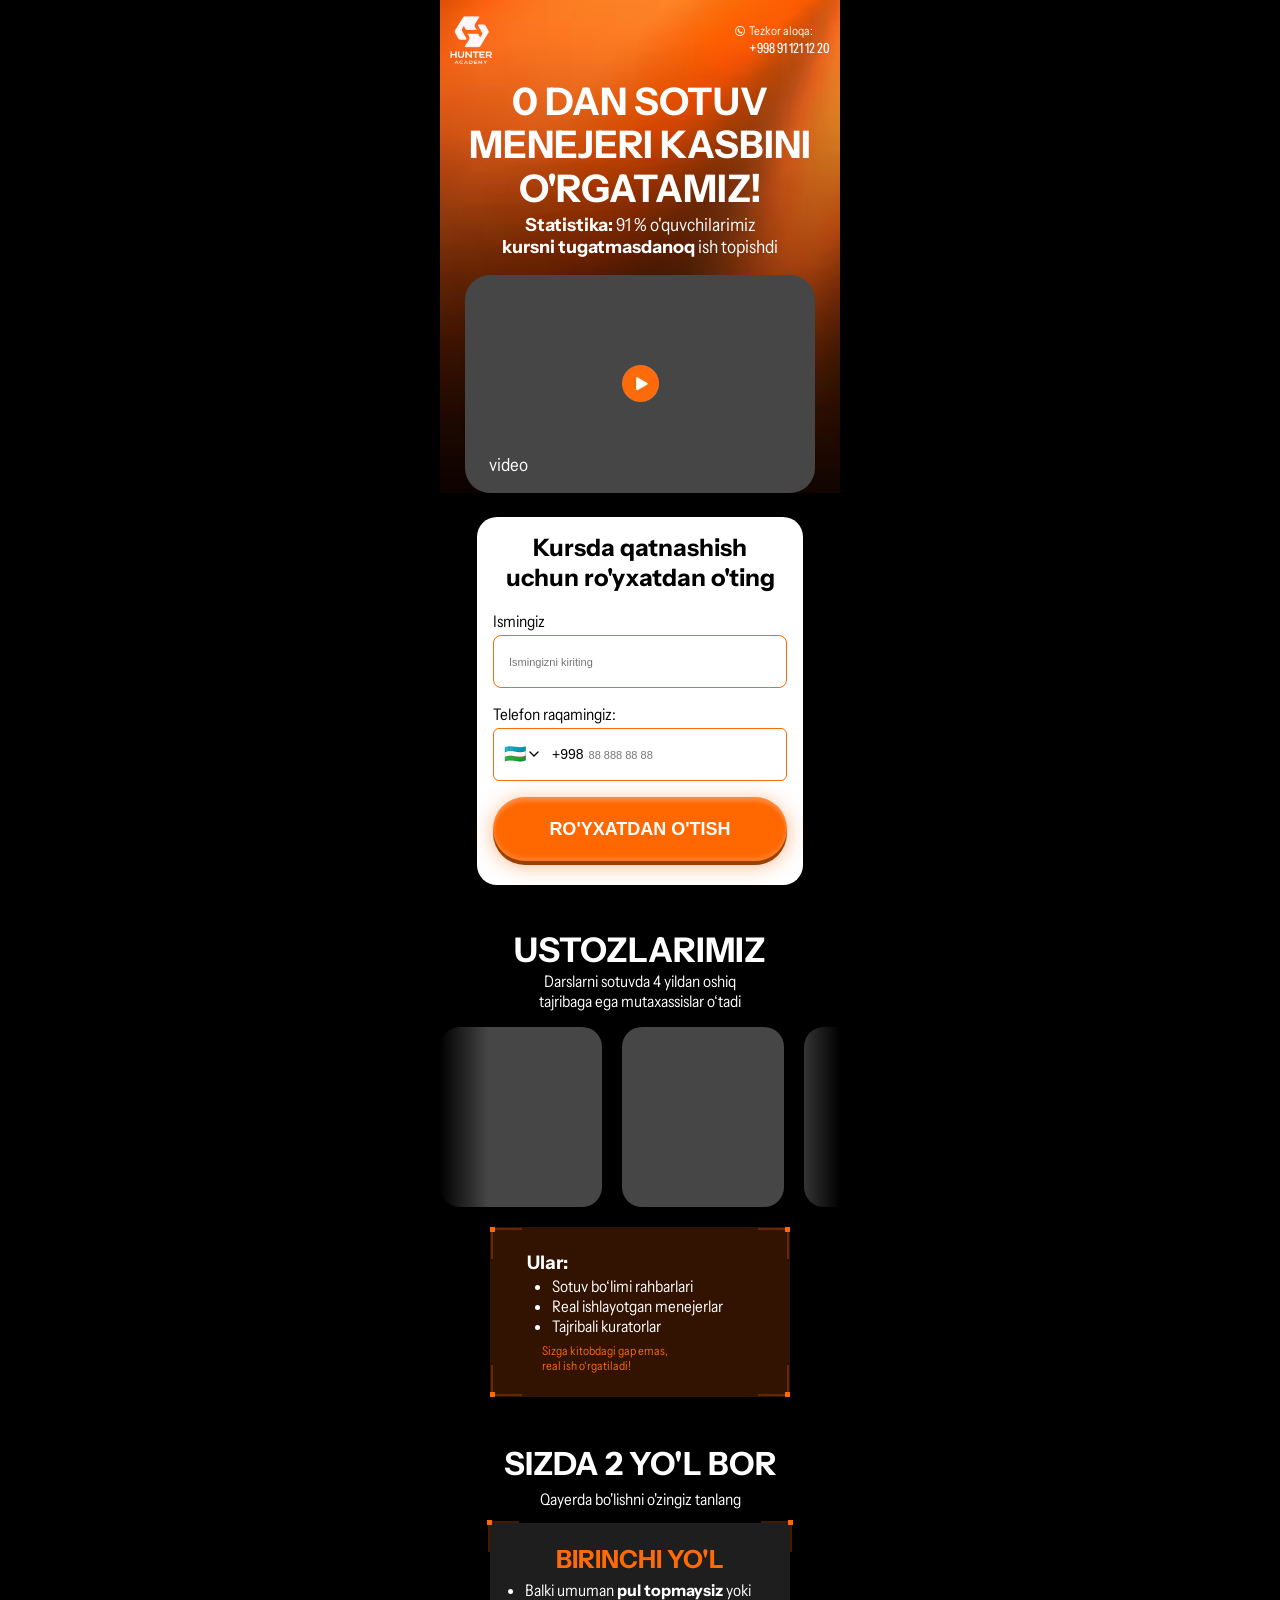
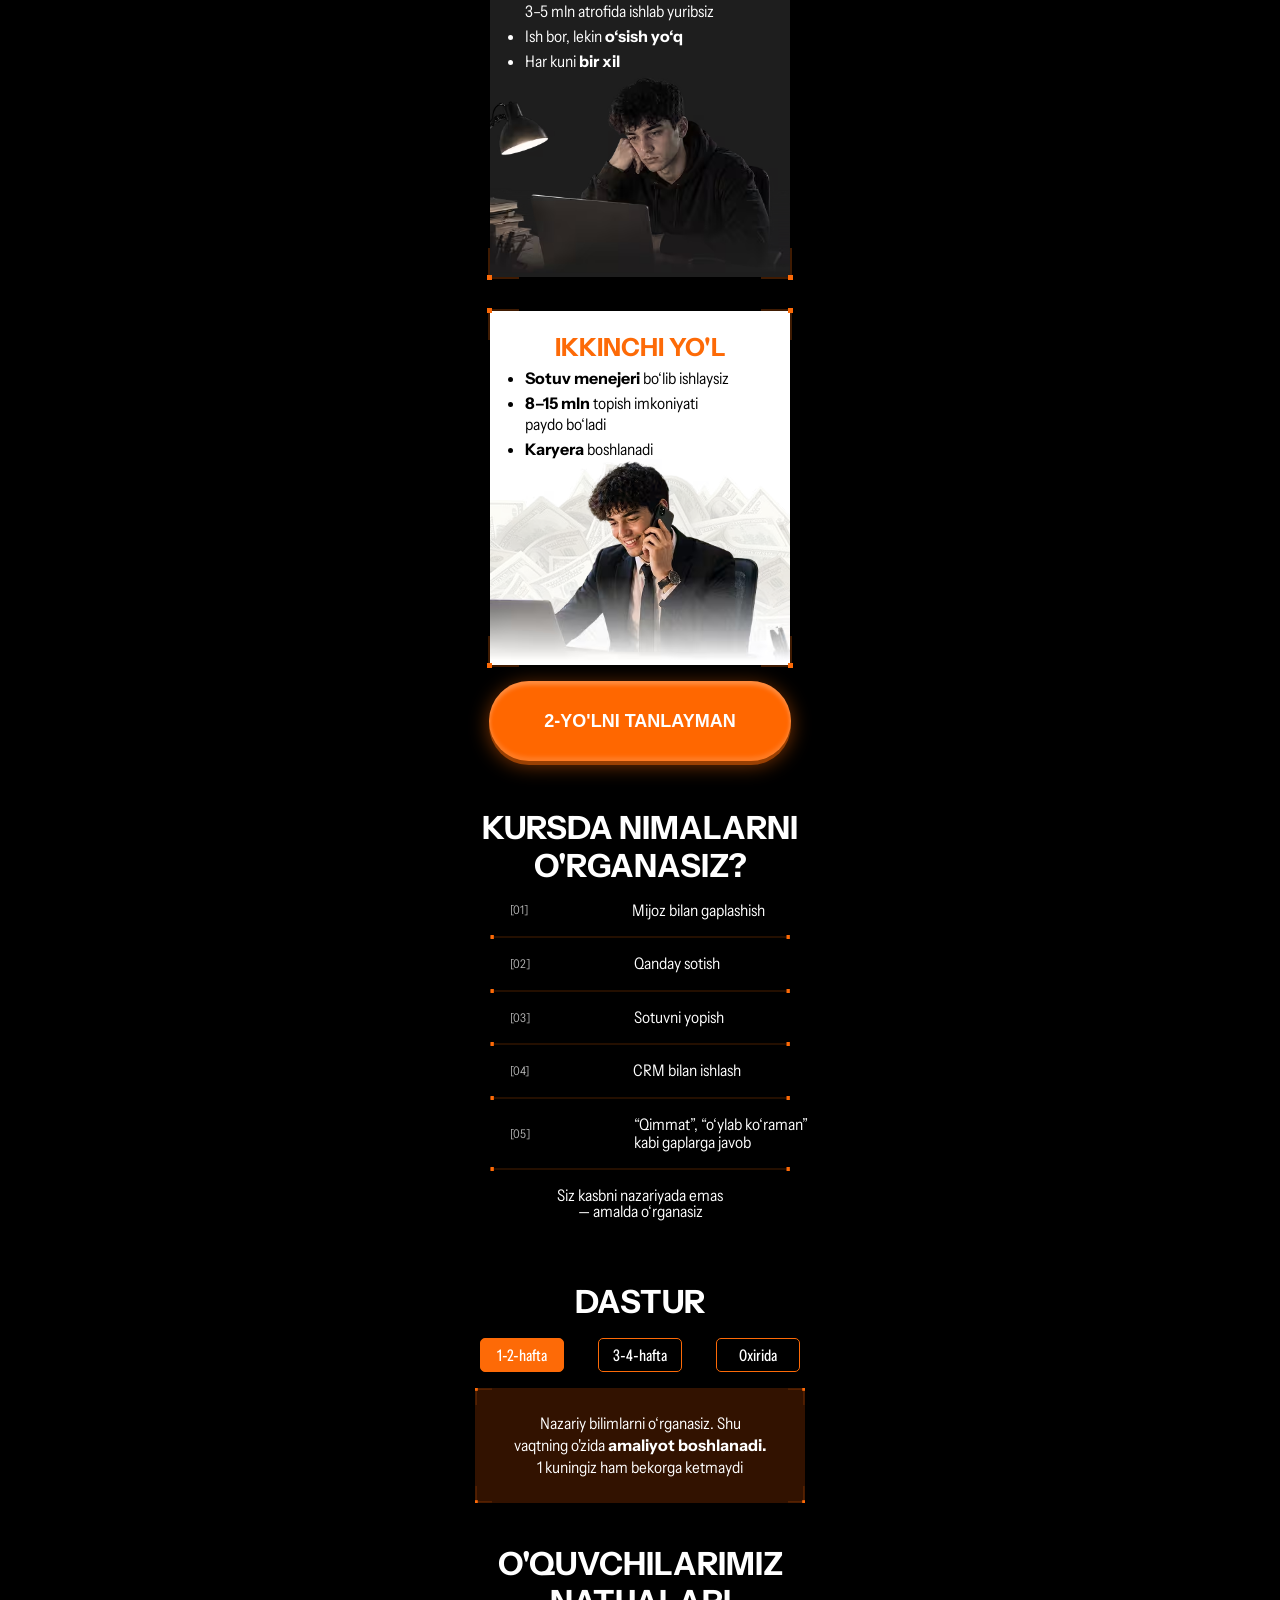
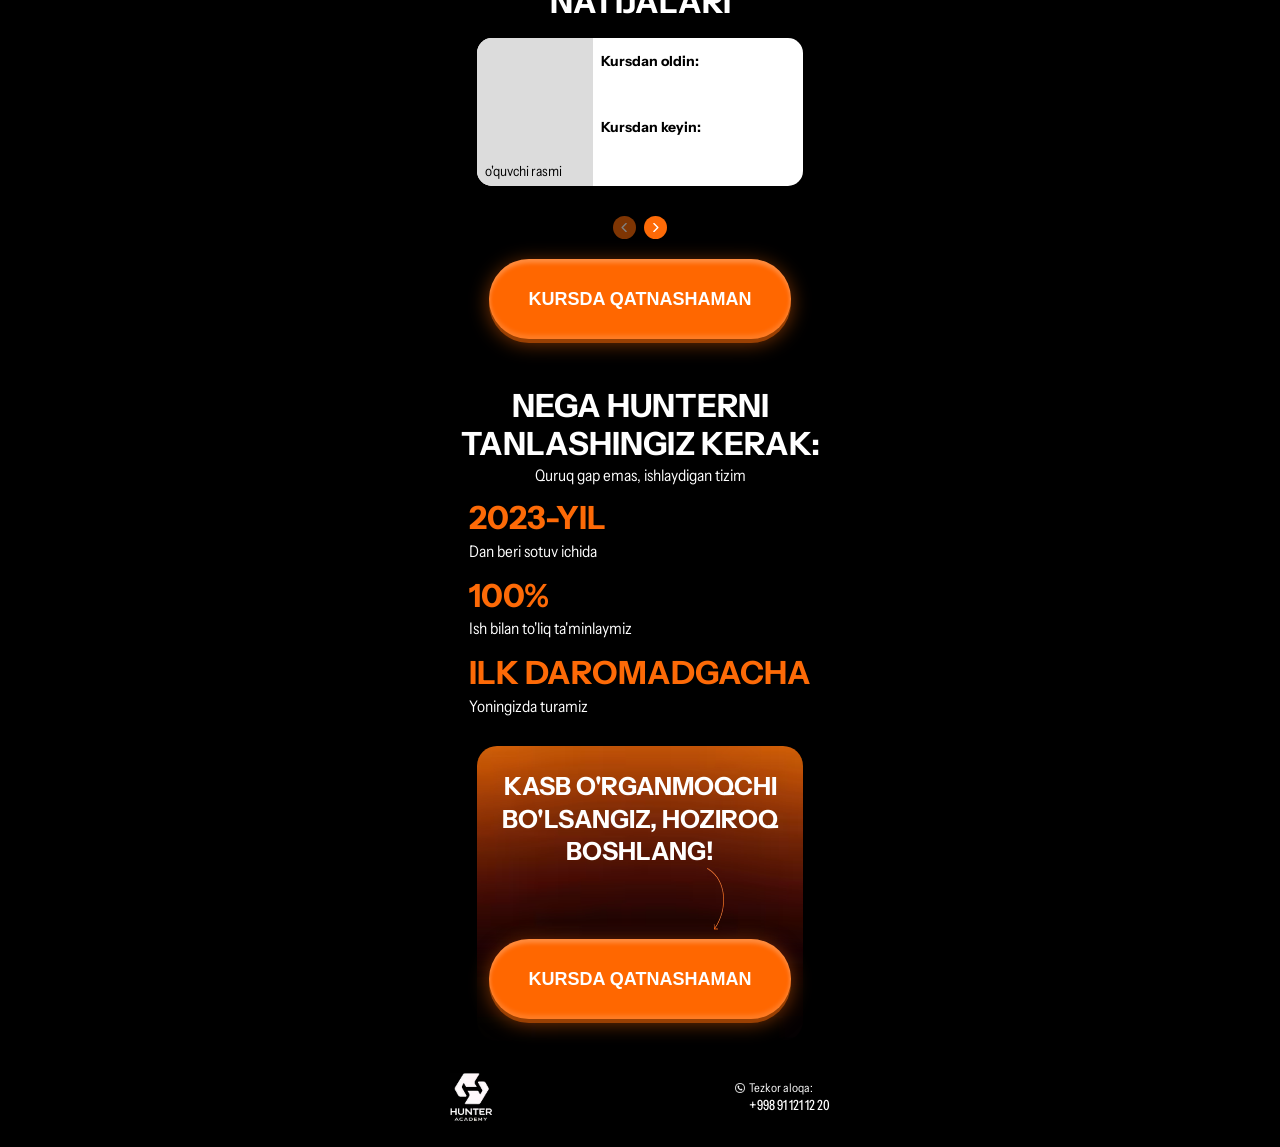
==== commit 313dcd58: "Add files via upload" ====
--- a/index.html
+++ b/index.html
@@ -389,13 +389,13 @@
 
         <section class="whySection">
             <div class="topicsContainer">
-                <h2 class="pathsTitle" style="margin-bottom: 16px;">NEGA HUNTERNI <br> TANLASHINGIZ KERAK:</h2>
+                <h2 class="pathsTitle" style="margin-bottom: 4px;">NEGA HUNTERNI <br> TANLASHINGIZ KERAK:</h2>
                 <p class="pathsSubtitle">Quruq gap emas, ishlaydigan tizim</p>
 
                 <div class="whyStats">
                     <div class="whyStat">
                         <h3 class="whyStatNum">2023-yil</h3>
-                        <p class="whyStatLabel">Yildan beri sotuv ichida</p>
+                        <p class="whyStatLabel">Dan beri sotuv ichida</p>
                     </div>
                     <div class="whyStat">
                         <h3 class="whyStatNum">100%</h3>
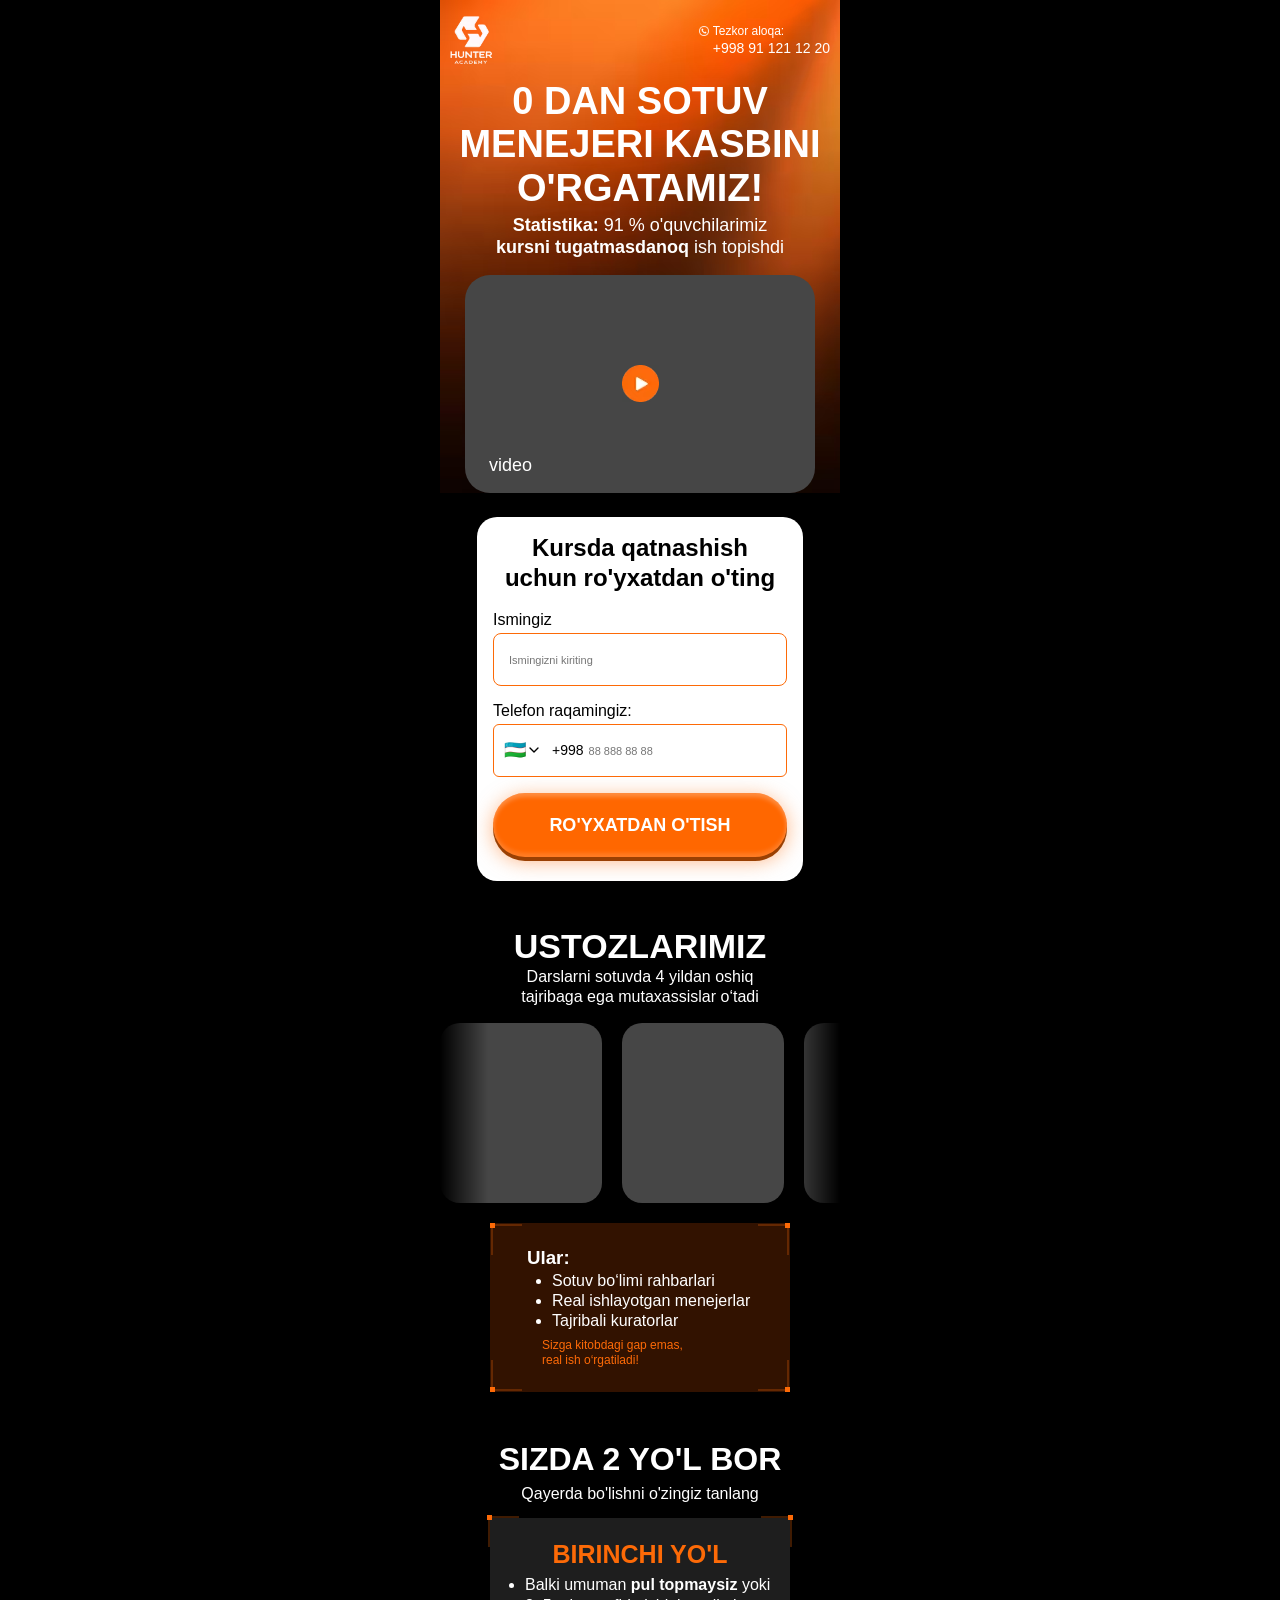
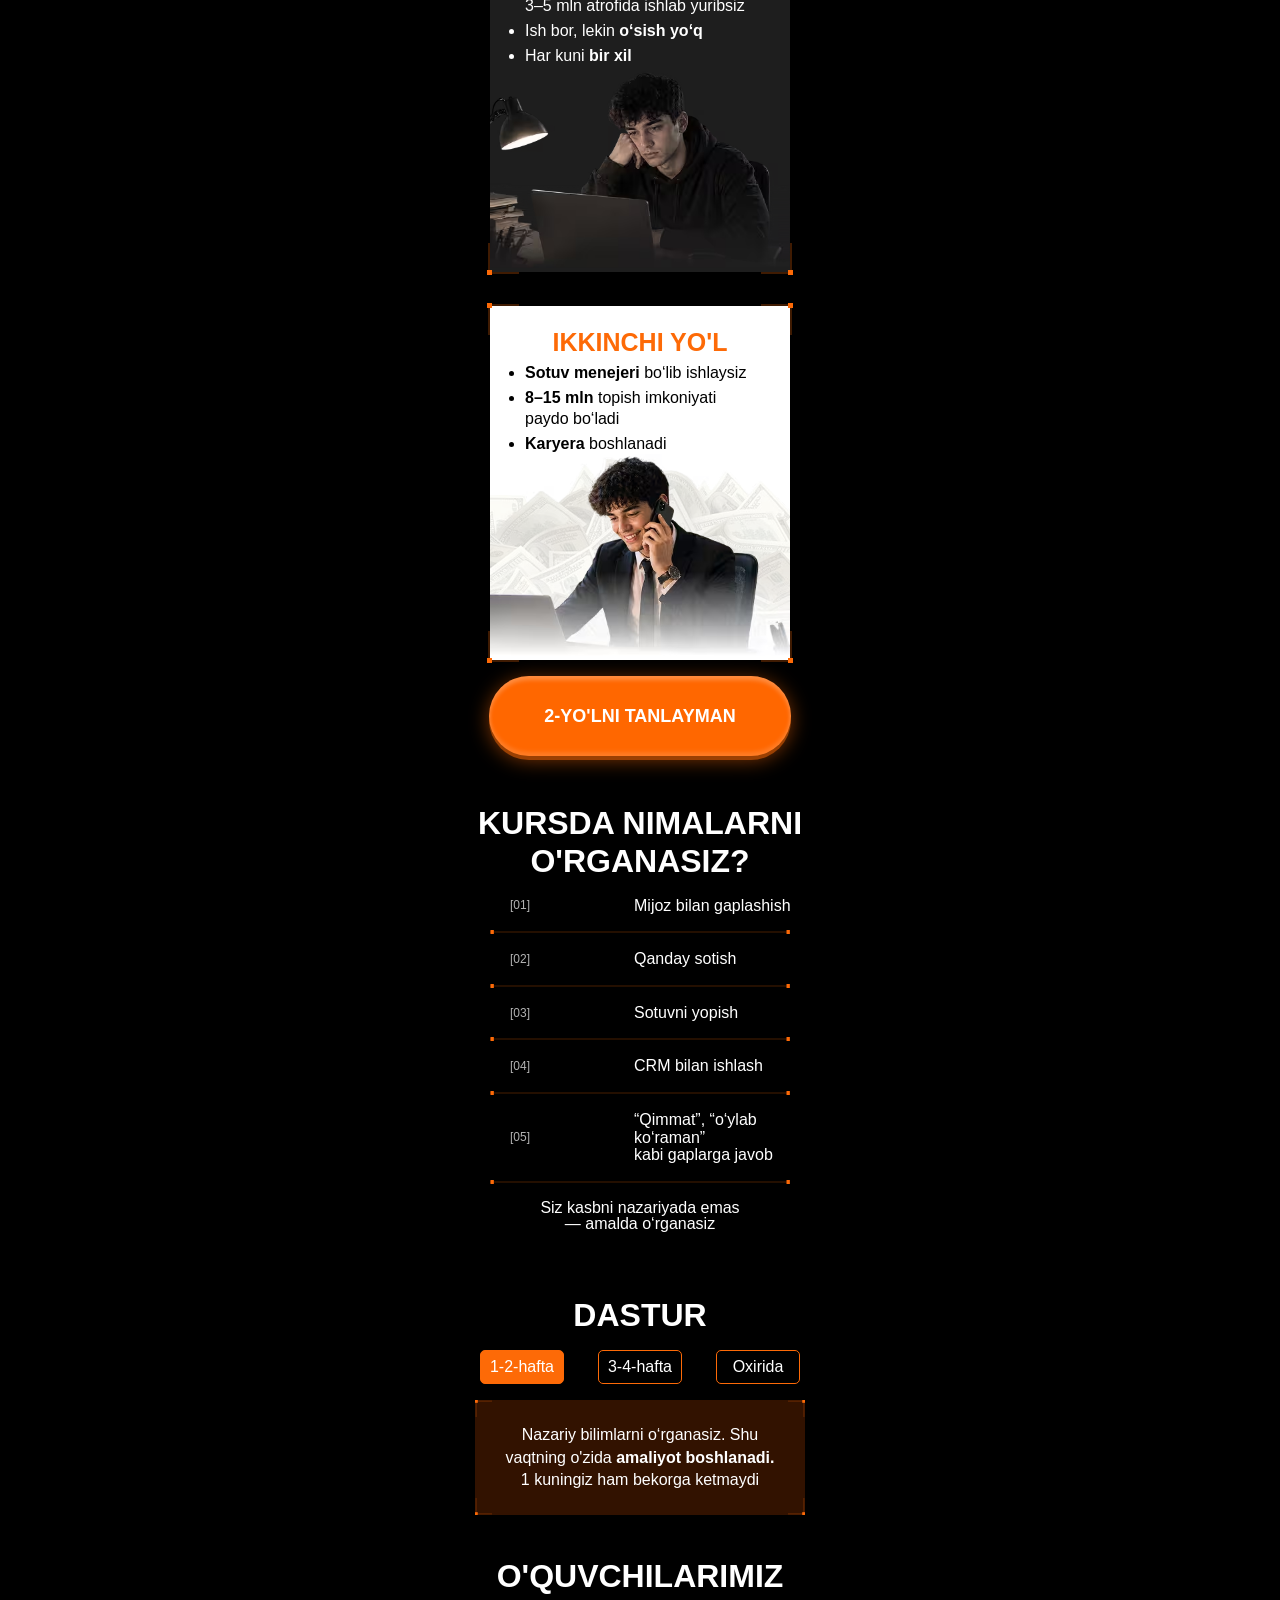
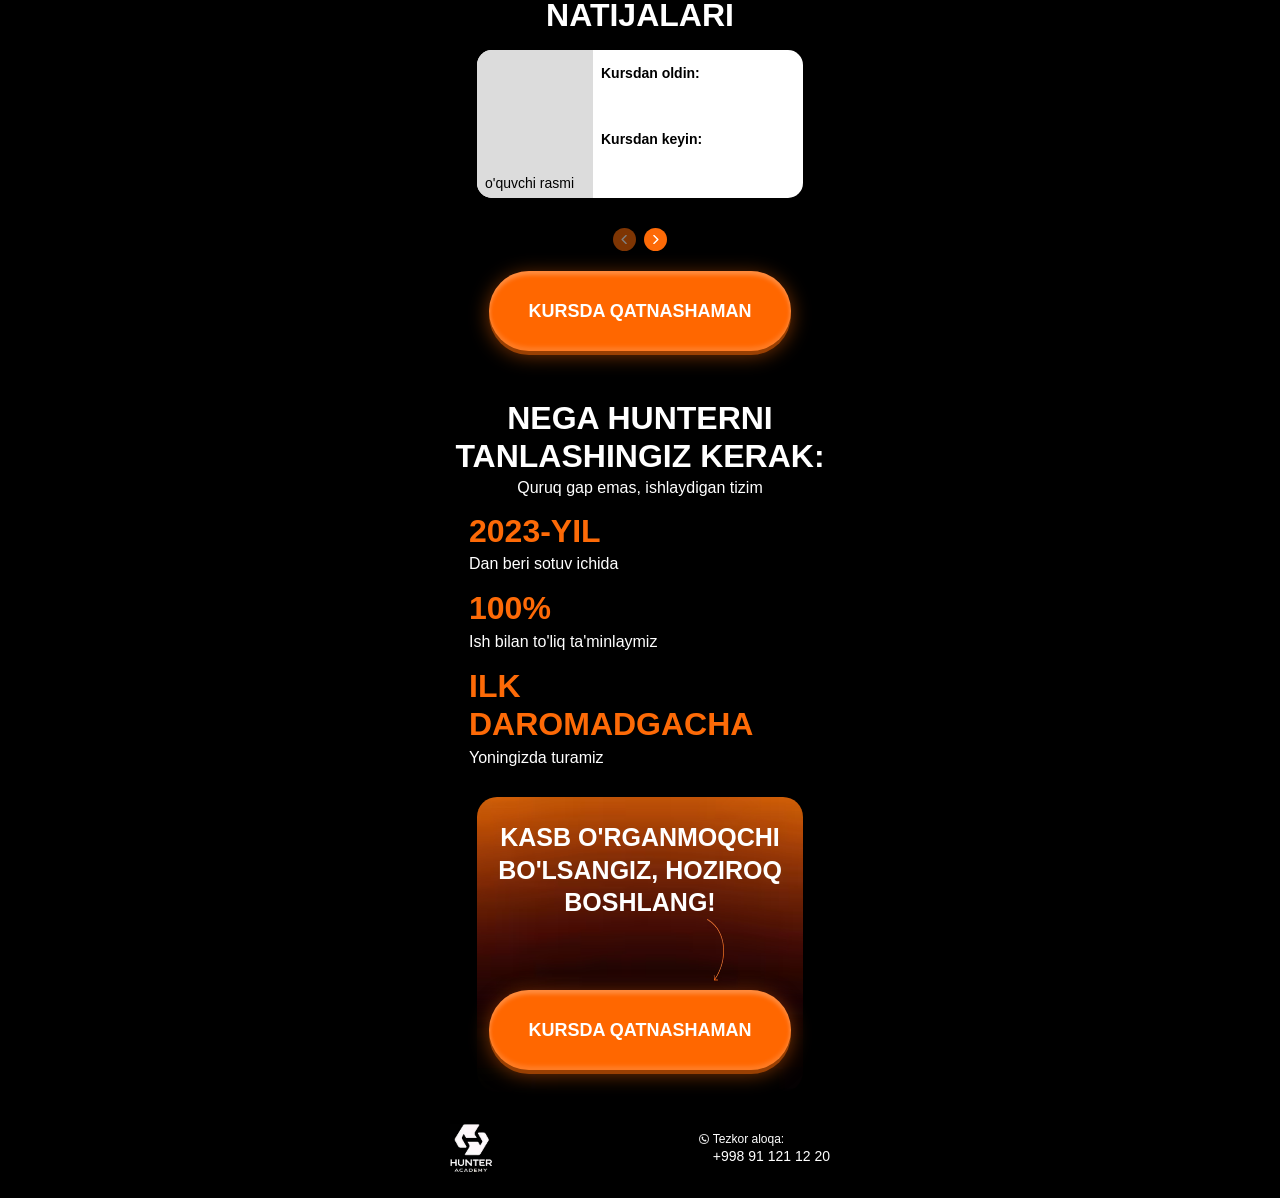
==== commit 6473922a: "Update index.html" ====
--- a/index.html
+++ b/index.html
@@ -7,7 +7,7 @@
     <title>Hunter Academy</title>
 
     <style>
-       * { margin: 0; padding: 0; box-sizing: border-box; } body { font-family: "Instrument Sans", sans-serif; background-color: black; } .heroSection { padding-bottom: 48px; } .heroContainer { max-width: 400px; margin: 0 auto; position: relative; } .heroContact__box { padding-top: 16px; background-image: url(./images/bg.avif); background-repeat: no-repeat; background-size: cover; padding-left: 10px; padding-right: 10px; background-position: center; } .heroHeader { display: flex; align-items: center; justify-content: space-between; margin-bottom: 16px; } .heroContact { display: flex; flex-direction: column; gap: 4px; color: white; } .heroContactLabel { display: flex; align-items: center; gap: 4px; } .heroContactLabel p { font-weight: 400; font-size: 12px; line-height: 100%; } .heroContactPhone { font-weight: 500; font-size: 14px; line-height: 100%; margin-left: 14px; text-align: center; } .heroTitle { font-weight: 700; font-size: clamp(32px, 10vw, 38px); line-height: 114%; letter-spacing: 2%; text-align: center; text-transform: uppercase; margin-bottom: 4px; color: white; } .heroStat { font-weight: 400; font-size: 18px; line-height: 125%; text-align: center; color: white; margin-bottom: 16px; } .heroVideoBtn { background-color: #464646; max-width: 350px; width: 100%; border-radius: 25px; margin-bottom: 24px; height: 218px; margin-left: auto; margin-right: auto; cursor: pointer; position: relative; display: flex; flex-direction: column; align-items: center; justify-content: center; } .heroFormBtn__text { font-weight: 400; font-size: 18px; line-height: 125%; color: white; position: absolute; bottom: 16px; left: 24px; } .heroForm { background-color: white; border-radius: 20px; max-width: 326px; width: 100%; padding: 16px 16px 24px 16px; display: flex; flex-direction: column; margin: 0 auto; } .heroFormTitle { font-weight: 700; font-size: 24px; line-height: 125%; text-align: center; margin-bottom: 18px; } .heroFormLabel { display: flex; flex-direction: column; margin-bottom: 4px; } .heroFormInput { margin-bottom: 16px; border: 1px solid #FD6A07; border-radius: 8px; padding: 20px 0 19px 15px; font-weight: 400; font-size: 11px; line-height: 100%; color: #9E9E9E; } .heroFormBtn { max-width: 294px; width: 100%; border-radius: 50px; background-color: #FF6700; box-shadow: 0px 4px 0px 0px #9A4003, 0px 4px 4px 0px #FFFFFF40 inset, 0px -4px 4px 0px #FFFFFF26 inset, 0px 4px 20px 0px #FD6A0780; border: none; cursor: pointer; padding: 23px 0; font-weight: 700; font-size: 18px; line-height: 100%; letter-spacing: 4%; text-transform: uppercase; color: white; text-shadow: 0px 1px 2px 0px #00000026; } .teachersSection { padding-bottom: 48px; } .teachersTitle { font-weight: 700; font-size: 34px; line-height: 100%; text-align: center; text-transform: uppercase; color: white; letter-spacing: 1.5%; margin-bottom: 4px; } .teachersSubtitle { font-weight: 400; font-size: 16px; line-height: 125%; color: white; text-align: center; margin-bottom: 16px; } .teachersWrapper { overflow: hidden; width: 100%; max-width: 400px; margin: 0 auto; margin-bottom: 20px; -webkit-mask-image: linear-gradient(to right, transparent 0, black 12%, black 88%, transparent 100%); mask-image: linear-gradient(to right, transparent 0, black 12%, black 88%, transparent 100%); } .teachersTrack { display: flex; gap: 20px; width: max-content; animation: scroll 12s linear infinite; } .teachersCard { width: 250px; /* o‘zgarmaydi */ height: 150px; /* o‘zgarmaydi */ background: #eee; border-radius: 12px; flex-shrink: 0; } /* 🔁 animation */ @keyframes scroll { 0% { transform: translateX(0); } 100% { transform: translateX(-50%); } } .teachersCard { background-color: #464646; width: 162px; height: 180px; border-radius: 20px; flex: 0 0 auto; } .teachersInfo { background-color: #321200; max-width: 300px; width: 100%; padding: 24px 0 24px 37px; margin: 0 auto; position: relative; } .teachersInfo__images img { position: absolute; } .teachersInfo__images img:nth-child(1) { top: 0; left: 0; transform: rotate(270deg); } .teachersInfo__images img:nth-child(2) { top: 0; right: 0; } .teachersInfo__images img:nth-child(3) { bottom: 0; left: 0; transform: rotate(180deg); } .teachersInfo__images img:nth-child(4) { bottom: 0; right: 0; transform: rotate(90deg); } .teachersList { color: white; margin-bottom: 7px; } .teachersList li { font-weight: 400; font-size: 16px; line-height: 125%; margin-left: 25px; } .teachersListTitle { margin-bottom: 2px; } .teachersNote { font-weight: 400; font-size: 12px; line-height: 125%; color: #FD6A07; margin-left: 15px; }
+       * { margin: 0; padding: 0; box-sizing: border-box; } body { font-family: "Instrument Sans", sans-serif; background-color: black; } .heroSection { padding-bottom: 48px; } .heroContainer { max-width: 400px; margin: 0 auto; position: relative; } .heroContact__box { padding-top: 16px; background-image: url(./images/bg.avif); background-repeat: no-repeat; background-size: cover; padding-left: 10px; padding-right: 10px; background-position: center; } .heroHeader { display: flex; align-items: center; justify-content: space-between; margin-bottom: 16px; } .heroContact { display: flex; flex-direction: column; gap: 4px; color: white; } .heroContactLabel { display: flex; align-items: center; gap: 4px; } .heroContactLabel p { font-weight: 400; font-size: 12px; line-height: 100%; } .heroContactPhone { font-weight: 500; font-size: 14px; line-height: 100%; margin-left: 14px; text-align: center; } .heroTitle { font-weight: 700; font-size: clamp(30px, 9vw, 38px); line-height: 114%; letter-spacing: 2%; text-align: center; text-transform: uppercase; margin-bottom: 4px; color: white; } .heroStat { font-weight: 400; font-size: 18px; line-height: 125%; text-align: center; color: white; margin-bottom: 16px; } .heroVideoBtn { background-color: #464646; max-width: 350px; width: 100%; border-radius: 25px; margin-bottom: 24px; height: 218px; margin-left: auto; margin-right: auto; cursor: pointer; position: relative; display: flex; flex-direction: column; align-items: center; justify-content: center; } .heroFormBtn__text { font-weight: 400; font-size: 18px; line-height: 125%; color: white; position: absolute; bottom: 16px; left: 24px; } .heroForm { background-color: white; border-radius: 20px; max-width: 326px; width: 100%; padding: 16px 16px 24px 16px; display: flex; flex-direction: column; margin: 0 auto; } .heroFormTitle { font-weight: 700; font-size: 24px; line-height: 125%; text-align: center; margin-bottom: 18px; } .heroFormLabel { display: flex; flex-direction: column; margin-bottom: 4px; } .heroFormInput { margin-bottom: 16px; border: 1px solid #FD6A07; border-radius: 8px; padding: 20px 0 19px 15px; font-weight: 400; font-size: 11px; line-height: 100%; color: #9E9E9E; } .heroFormBtn { max-width: 294px; width: 100%; border-radius: 50px; background-color: #FF6700; box-shadow: 0px 4px 0px 0px #9A4003, 0px 4px 4px 0px #FFFFFF40 inset, 0px -4px 4px 0px #FFFFFF26 inset, 0px 4px 20px 0px #FD6A0780; border: none; cursor: pointer; padding: 23px 0; font-weight: 700; font-size: 18px; line-height: 100%; letter-spacing: 4%; text-transform: uppercase; color: white; text-shadow: 0px 1px 2px 0px #00000026; } .teachersSection { padding-bottom: 48px; } .teachersTitle { font-weight: 700; font-size: 34px; line-height: 100%; text-align: center; text-transform: uppercase; color: white; letter-spacing: 1.5%; margin-bottom: 4px; } .teachersSubtitle { font-weight: 400; font-size: 16px; line-height: 125%; color: white; text-align: center; margin-bottom: 16px; } .teachersWrapper { overflow: hidden; width: 100%; max-width: 400px; margin: 0 auto; margin-bottom: 20px; -webkit-mask-image: linear-gradient(to right, transparent 0, black 12%, black 88%, transparent 100%); mask-image: linear-gradient(to right, transparent 0, black 12%, black 88%, transparent 100%); } .teachersTrack { display: flex; gap: 20px; width: max-content; animation: scroll 12s linear infinite; } .teachersCard { width: 250px; /* o‘zgarmaydi */ height: 150px; /* o‘zgarmaydi */ background: #eee; border-radius: 12px; flex-shrink: 0; } /* 🔁 animation */ @keyframes scroll { 0% { transform: translateX(0); } 100% { transform: translateX(-50%); } } .teachersCard { background-color: #464646; width: 162px; height: 180px; border-radius: 20px; flex: 0 0 auto; } .teachersInfo { background-color: #321200; max-width: 300px; width: 100%; padding: 24px 0 24px 37px; margin: 0 auto; position: relative; } .teachersInfo__images img { position: absolute; } .teachersInfo__images img:nth-child(1) { top: 0; left: 0; transform: rotate(270deg); } .teachersInfo__images img:nth-child(2) { top: 0; right: 0; } .teachersInfo__images img:nth-child(3) { bottom: 0; left: 0; transform: rotate(180deg); } .teachersInfo__images img:nth-child(4) { bottom: 0; right: 0; transform: rotate(90deg); } .teachersList { color: white; margin-bottom: 7px; } .teachersList li { font-weight: 400; font-size: 16px; line-height: 125%; margin-left: 25px; } .teachersListTitle { margin-bottom: 2px; } .teachersNote { font-weight: 400; font-size: 12px; line-height: 125%; color: #FD6A07; margin-left: 15px; }
     </style>
     <link rel="stylesheet" href="./css/main.css" media="print" onload="this.media='all'" />
     <noscript>
@@ -504,4 +504,4 @@
     <script defer src="./js/app.js"></script>
 </body>
 
-</html>+</html>
--- a/css/main.css
+++ b/css/main.css
@@ -1 +1 @@
-@font-face { font-family: 'Instrument Sans'; src: url(../font/InstrumentSans_SemiCondensed-Bold.ttf); font-weight: 700; font-display: swap; } @font-face { font-family: 'Instrument Sans'; src: url(../font/InstrumentSans_Condensed-Medium.ttf); font-weight: 500; font-display: swap; } @font-face { font-family: 'Instrument Sans'; src: url(../font/InstrumentSans_SemiCondensed-Regular.ttf); font-weight: 400; font-display: swap; } .pathsSection { padding-bottom: 48px; } .pathsTitle { font-weight: 700; font-size: 32px; line-height: 120%; text-align: center; text-transform: uppercase; color: white; margin-bottom: 8px; } .pathsSubtitle { font-weight: 400; font-size: 16px; line-height: 100%; text-align: center; color: white; margin-bottom: 16px; } .pathsGrid { display: flex; flex-direction: column; gap: 18px; } .pathsContainer { max-width: 400px; margin: 0 auto; padding: 0 10px; position: relative; margin: 0 auto; display: flex; flex-direction: column; justify-content: center; align-items: center; } .pathsCard { background-color: #1E1E1E; max-width: 300px; width: 100%; position: relative; padding: 24px 0 0 0; margin-bottom: 16px; } .pathsCardTitle { font-weight: 700; font-size: 25px; line-height: 100%; text-transform: uppercase; color: #FD6A07; margin-bottom: 8px; text-align: center; letter-spacing: 3%; } .pathsCardList { margin-left: 35px; display: flex; flex-direction: column; gap: 4px; } .pathsCardList li { font-weight: 400; font-size: 16px; line-height: 130%; color: white; } .pathsCardImg { max-width: 300px; width: 100%; height: auto; margin-left: -px; } .pathsGrid__images img { position: absolute; } .pathsGrid__images img:nth-child(1) { top: -3px; left: -3px; transform: rotate(270deg); } .pathsGrid__images img:nth-child(2) { top: -3px; right: -3px; } .pathsGrid__images img:nth-child(3) { bottom: -3px; left: -3px; transform: rotate(180deg); } .pathsGrid__images img:nth-child(4) { bottom: -3px; right: -3px; transform: rotate(90deg); } .pathsCard--after { background-color: white; } .pathsBtn { max-width: 302px; width: 100%; cursor: pointer; border: none; border-radius: 50px; background-color: #FF6700; box-shadow: 0px 4px 0px 0px #9A4003, 0px 4px 4px 0px #FFFFFF40 inset, 0px -4px 4px 0px #FFFFFF26 inset, 0px 4px 20px 0px #FD6A0780; padding: 31px 0; color: white; font-weight: 700; font-size: 18px; line-height: 100%; letter-spacing: 4%; text-shadow: 0px 1px 2px 0px #00000026; text-transform: uppercase; } .topicsSection { padding-bottom: 48px; } .topicsContainer { max-width: 400px; margin: 0 auto; padding: 0 10px; } .topicsGrid { display: flex; flex-direction: column; gap: 16px; } .topicsGrid img { margin: 0 auto; max-width: 300px; width: 100%; } .topicsCard { display: flex; align-items: center; margin-left: 60px; max-width: 310px; width: 100%; color: white; gap: 104px; } .topicsCardNum { font-weight: 400; font-size: 12px; line-height: 100%; text-align: center; text-transform: uppercase; opacity: 70%; } .topicsCardTitle { font-weight: 400; font-size: 16px; line-height: 110%; } .programSection { padding-bottom: 42px; } .programTabs { display: flex; align-items: center; justify-content: center; gap: 34px; } .programTab { border: 1px solid #FD6A07; border-radius: 5px; max-width: 84px; width: 100%; font-weight: 500; font-size: 16px; line-height: 100%; letter-spacing: 4%; cursor: pointer; text-align: center; color: white; padding: 8px; margin-bottom: 16px; } .programTab.active { background-color: #FD6A07; color: white; } .programPanel { display: none; } .programPanel.active { display: block; } .text { font-weight: 400; font-size: 16px; line-height: 140%; text-align: center; color: white; } .resultsSection { padding-bottom: 48px; } .resultsSlider { margin-bottom: 30px; max-width: 326px; margin-left: auto; margin-right: auto; display: flex; overflow-x: auto; scroll-snap-type: x mandatory; scrollbar-width: none; -ms-overflow-style: none; -webkit-overflow-scrolling: touch; scroll-behavior: smooth; } .resultsSlider::-webkit-scrollbar { display: none; } .resultsSlide { background-color: white; border-radius: 15px; flex: 0 0 100%; scroll-snap-align: center; display: flex; } .resultsSlidePhoto { background-color: #DCDCDC; border-top-left-radius: 15px; border-bottom-left-radius: 15px; max-width: 116px; position: relative; width: 100%; } .resultsSlidePhoto p { font-weight: 400; font-size: 14px; line-height: 100%; position: absolute; bottom: 8px; left: 8px; } .resultsSlideCompare { padding: 16px 0 8px 8px; } .resultsSlideCompare p { font-weight: 600; font-size: 14px; line-height: 100%; } .resultsDots { display: flex; align-items: center; justify-content: center; cursor: pointer; gap: 8px; margin-bottom: 16px; } .whySection { padding-bottom: 32px; } .whyStats { display: flex; flex-direction: column; gap: 16px; max-width: 342px; width: 100%; margin-left: 20px; margin-bottom: 30px; margin-left: auto; margin-right: auto; justify-content: center; } .whyStatNum { font-weight: 700; font-size: 32px; line-height: 120%; text-transform: uppercase; color: #FD6A07; margin-bottom: 4px; } .whyStatLabel { font-weight: 400; font-size: 16px; line-height: 120%; color: white; } .whyCta { background-image: url(../images/bgs.avif); background-repeat: no-repeat; background-size: cover; border-radius: 20px; max-width: 326px; padding: 24px 0 22px 0; width: 100%; margin-bottom: 32px; margin-left: auto; margin-right: auto; background-position: center; } .whyCtaTitle { font-weight: 700; font-size: 25px; line-height: 130%; letter-spacing: 2%; text-align: center; text-transform: uppercase; color: white; } .whyCtaArrows { margin-left: 230px; margin-bottom: 5px; } .pathsBtn {} .teachersGrid { display: flex; gap: 12px; max-width: 400px; margin: 0 auto; padding: 0 10px; overflow-x: auto; overflow-y: hidden; scroll-snap-type: x mandatory; -webkit-overflow-scrolling: touch; scrollbar-width: none; } .teachersGrid::-webkit-scrollbar { display: none; } .teachersCard { flex: 0 0 auto; scroll-snap-align: start; } @media (max-width:400px) { .topicsCard { margin-left: 30px; } } @media (max-width:350px) { .topicsCard { margin-left: 0px; gap: 90px; } .pathsTitle { font-size: 31px; } } .homeModal, .homeModalOverlay { position: fixed; top: 0; height: 100vh; width: 100%; left: 0; } .homeModal { z-index: 30; justify-content: center; align-items: center; display: flex; } .homeModalOverlay { background-color: rgba(0, 0, 0, 0.3); backdrop-filter: blur(5px); } .homeFormContainer { position: relative; z-index: 30; background-color: #fff; color: #000; border-radius: 8px; padding: 20px 40px 40px; width: 100%; max-width: 520px; box-shadow: 0 4px 12px rgba(0, 0, 0, 0.1); margin: 0 20px; position: fixed; top: 50%; left: 50%; transform: translate(-50%, -50%); } .homeFormTop { display: flex; justify-content: space-between; } .homeFormTopTitle { font-family: Inter, sans-serif; font-size: clamp(21px, 6.6vw, 24px); margin: 0 0 20px; color: #000; font-weight: 600; text-align: center; margin-left: auto; margin-right: auto; } .closeButton { background: 0 0; border: none; cursor: pointer; padding: 4px; justify-content: center; align-items: center; display: flex; position: absolute; top: 20px; right: 20px; color: #000; } .homeFormErrorText { color: #e53e3e; margin-bottom: 12px; font-size: 14px; font-family: system-ui, -apple-system, BlinkMacSystemFont, "Segoe UI", sans-serif; padding-top: 5px; padding-bottom: 5px; } .HomeFormRowInput, .HomeFormRowLabel { font-family: system-ui, -apple-system, BlinkMacSystemFont, "Segoe UI", sans-serif; font-size: 18px; } .HomeFormRow { margin-bottom: 20px; } .HomeFormRowLabel { display: block; margin-bottom: 6px; color: #000; } .HomeFormRowInput { width: 100%; padding: 10px 16px; border: 1px solid #c9c9c9; min-height: 48px; background-color: #f3f7f8; border-radius: 6px; font-weight: 400; outline: 0; height: 50px; transition: border-color 0.2s; } .HomeFormRowInput:focus { border-color: #D40000; } .HomeFormRowInput::placeholder { color: #aaa; } .HomeFormBtn { font-family: sans-serif; height: 60px; width: 100%; cursor: pointer; border-radius: 10px; background-color: #FF6700; transition: 0.3s; font-weight: 700; font-size: 28px; color: white; text-transform: uppercase; border: none; position: relative; display: flex; align-items: center; justify-content: center; } .phone-input-container { display: flex; align-items: center; position: relative; border: 1px solid #c9c9c9; background-color: transparent; border-radius: 6px; } .phone-input-container:focus { border-color: #e71f1f; } .selected-code { display: flex; margin-left: 10px; } .country-selector { position: relative; margin-right: 10px; } .selected-country { color: #000; display: flex; align-items: center; padding: 10px; padding-right: 0; border-radius: 6px; cursor: pointer; min-height: 50px; font-family: sans-serif !important; font-size: 18px; font-weight: 400 !important; min-width: max-content; border: none; background-color: transparent; } .country-dropdown { position: absolute; top: 110%; left: 0; width: 100%; background-color: #fff; border: 1px solid #c9c9c9; border-radius: 6px; box-shadow: 0 4px 12px rgba(0, 0, 0, 0.1); z-index: 40; max-height: 200px; overflow-y: auto; font-family: sans-serif !important; font-weight: 400 !important; } .country-option { display: flex; justify-content: space-between; align-items: center; padding: 10px; cursor: pointer; font-family: sans-serif; font-weight: 400 !important; } .country-option:hover { background-color: #f3f7f8; } .country-option.selected { background-color: #e6f0fa; } @media screen and (max-width: 768px) { .homeFormContainer { max-width: 100%; padding: 80px 20px 20px; margin: 0; border-radius: 6px; height: 100vh; } .homeFormTopTitle { text-align: center; max-width: 408px; margin-left: auto; margin-right: auto; font-weight: 700; margin-bottom: 15px; } .homeFormTop { flex-direction: column; align-items: flex-start; } .closeButton { width: 100%; height: 50px; background-color: #000; color: #fff; padding-right: 20px; top: 0; left: 0; justify-content: end; } .homeFormErrorText { font-size: 12px; margin-bottom: 8px; } .HomeFormRowLabel { margin-bottom: 6px; } .HomeFormRowInput { padding: 0 12px; min-height: 40px; background-color: transparent; } .HomeFormRowInput::placeholder { color: #a3a3a3; } .HomeFormBtn { font-size: 18px; font-weight: 700; margin-top: 24px; } } @media screen and (max-width: 480px) { .homeFormContainer { max-width: 100%; padding: 80px 20px 20px; margin: 0; border-radius: 6px; height: 100vh; } .homeFormTopTitle { text-align: center; margin: 0 auto 15px; } .homeFormErrorText { font-size: 12px; margin-bottom: 8px; } .HomeFormRowLabel { margin-bottom: 6px; } .HomeFormRowInput { padding: 0 12px; min-height: 40px; background-color: transparent; border-radius: 10px; } .HomeFormRowInput::placeholder { color: #a3a3a3; } .HomeFormBtn { font-size: 16px; padding: 10px 0; margin-top: 24px; height: 50px; } }+.pathsSection { padding-bottom: 48px; } .pathsTitle { font-weight: 700; font-size: 32px; line-height: 120%; text-align: center; text-transform: uppercase; color: white; margin-bottom: 8px; } .pathsSubtitle { font-weight: 400; font-size: 16px; line-height: 100%; text-align: center; color: white; margin-bottom: 16px; } .pathsGrid { display: flex; flex-direction: column; gap: 18px; } .pathsContainer { max-width: 400px; margin: 0 auto; padding: 0 10px; position: relative; margin: 0 auto; display: flex; flex-direction: column; justify-content: center; align-items: center; } .pathsCard { background-color: #1E1E1E; max-width: 300px; width: 100%; position: relative; padding: 24px 0 0 0; margin-bottom: 16px; } .pathsCardTitle { font-weight: 700; font-size: 25px; line-height: 100%; text-transform: uppercase; color: #FD6A07; margin-bottom: 8px; text-align: center; letter-spacing: 3%; } .pathsCardList { margin-left: 35px; display: flex; flex-direction: column; gap: 4px; } .pathsCardList li { font-weight: 400; font-size: 16px; line-height: 130%; color: white; } .pathsCardImg { max-width: 300px; width: 100%; height: auto; margin-left: -px; } .pathsGrid__images img { position: absolute; } .pathsGrid__images img:nth-child(1) { top: -3px; left: -3px; transform: rotate(270deg); } .pathsGrid__images img:nth-child(2) { top: -3px; right: -3px; } .pathsGrid__images img:nth-child(3) { bottom: -3px; left: -3px; transform: rotate(180deg); } .pathsGrid__images img:nth-child(4) { bottom: -3px; right: -3px; transform: rotate(90deg); } .pathsCard--after { background-color: white; } .pathsBtn { max-width: 302px; width: 100%; cursor: pointer; border: none; border-radius: 50px; background-color: #FF6700; box-shadow: 0px 4px 0px 0px #9A4003, 0px 4px 4px 0px #FFFFFF40 inset, 0px -4px 4px 0px #FFFFFF26 inset, 0px 4px 20px 0px #FD6A0780; padding: 31px 0; color: white; font-weight: 700; font-size: 18px; line-height: 100%; letter-spacing: 4%; text-shadow: 0px 1px 2px 0px #00000026; text-transform: uppercase; } .topicsSection { padding-bottom: 48px; } .topicsContainer { max-width: 400px; margin: 0 auto; padding: 0 10px; } .topicsGrid { display: flex; flex-direction: column; gap: 16px; } .topicsGrid img { margin: 0 auto; max-width: 300px; width: 100%; } .topicsCard { display: flex; align-items: center; margin-left: 60px; max-width: 310px; width: 100%; color: white; gap: 104px; } .topicsCardNum { font-weight: 400; font-size: 12px; line-height: 100%; text-align: center; text-transform: uppercase; opacity: 70%; } .topicsCardTitle { font-weight: 400; font-size: 16px; line-height: 110%; } .programSection { padding-bottom: 42px; } .programTabs { display: flex; align-items: center; justify-content: center; gap: 34px; } .programTab { border: 1px solid #FD6A07; border-radius: 5px; max-width: 84px; width: 100%; font-weight: 500; font-size: 16px; line-height: 100%; letter-spacing: 4%; cursor: pointer; text-align: center; color: white; padding: 8px; margin-bottom: 16px; } .programTab.active { background-color: #FD6A07; color: white; } .programPanel { display: none; } .programPanel.active { display: block; } .text { font-weight: 400; font-size: 16px; line-height: 140%; text-align: center; color: white; } .resultsSection { padding-bottom: 48px; } .resultsSlider { margin-bottom: 30px; max-width: 326px; margin-left: auto; margin-right: auto; display: flex; overflow-x: auto; scroll-snap-type: x mandatory; scrollbar-width: none; -ms-overflow-style: none; -webkit-overflow-scrolling: touch; scroll-behavior: smooth; } .resultsSlider::-webkit-scrollbar { display: none; } .resultsSlide { background-color: white; border-radius: 15px; flex: 0 0 100%; scroll-snap-align: center; display: flex; } .resultsSlidePhoto { background-color: #DCDCDC; border-top-left-radius: 15px; border-bottom-left-radius: 15px; max-width: 116px; position: relative; width: 100%; } .resultsSlidePhoto p { font-weight: 400; font-size: 14px; line-height: 100%; position: absolute; bottom: 8px; left: 8px; } .resultsSlideCompare { padding: 16px 0 8px 8px; } .resultsSlideCompare p { font-weight: 600; font-size: 14px; line-height: 100%; } .resultsDots { display: flex; align-items: center; justify-content: center; cursor: pointer; gap: 8px; margin-bottom: 16px; } .whySection { padding-bottom: 32px; } .whyStats { display: flex; flex-direction: column; gap: 16px; max-width: 342px; width: 100%; margin-left: 20px; margin-bottom: 30px; margin-left: auto; margin-right: auto; justify-content: center; } .whyStatNum { font-weight: 700; font-size: 32px; line-height: 120%; text-transform: uppercase; color: #FD6A07; margin-bottom: 4px; } .whyStatLabel { font-weight: 400; font-size: 16px; line-height: 120%; color: white; } .whyCta { background-image: url(../images/bgs.avif); background-repeat: no-repeat; background-size: cover; border-radius: 20px; max-width: 326px; padding: 24px 0 22px 0; width: 100%; margin-bottom: 32px; margin-left: auto; margin-right: auto; background-position: center; } .whyCtaTitle { font-weight: 700; font-size: 25px; line-height: 130%; letter-spacing: 2%; text-align: center; text-transform: uppercase; color: white; } .whyCtaArrows { margin-left: 230px; margin-bottom: 5px; } .pathsBtn {} .teachersGrid { display: flex; gap: 12px; max-width: 400px; margin: 0 auto; padding: 0 10px; overflow-x: auto; overflow-y: hidden; scroll-snap-type: x mandatory; -webkit-overflow-scrolling: touch; scrollbar-width: none; } .teachersGrid::-webkit-scrollbar { display: none; } .teachersCard { flex: 0 0 auto; scroll-snap-align: start; } @media (max-width:400px) { .topicsCard { margin-left: 30px; } } @media (max-width:350px) { .topicsCard { margin-left: 0px; gap: 90px; } .pathsTitle { font-size: 31px; } } .homeModal, .homeModalOverlay { position: fixed; top: 0; height: 100vh; width: 100%; left: 0; } .homeModal { z-index: 30; justify-content: center; align-items: center; display: flex; } .homeModalOverlay { background-color: rgba(0, 0, 0, 0.3); backdrop-filter: blur(5px); } .homeFormContainer { position: relative; z-index: 30; background-color: #fff; color: #000; border-radius: 8px; padding: 20px 40px 40px; width: 100%; max-width: 520px; box-shadow: 0 4px 12px rgba(0, 0, 0, 0.1); margin: 0 20px; position: fixed; top: 50%; left: 50%; transform: translate(-50%, -50%); } .homeFormTop { display: flex; justify-content: space-between; } .homeFormTopTitle { font-family: Inter, sans-serif; font-size: clamp(21px, 6.6vw, 24px); margin: 0 0 20px; color: #000; font-weight: 600; text-align: center; margin-left: auto; margin-right: auto; } .closeButton { background: 0 0; border: none; cursor: pointer; padding: 4px; justify-content: center; align-items: center; display: flex; position: absolute; top: 20px; right: 20px; color: #000; } .homeFormErrorText { color: #e53e3e; margin-bottom: 12px; font-size: 14px; font-family: system-ui, -apple-system, BlinkMacSystemFont, "Segoe UI", sans-serif; padding-top: 5px; padding-bottom: 5px; } .HomeFormRowInput, .HomeFormRowLabel { font-family: system-ui, -apple-system, BlinkMacSystemFont, "Segoe UI", sans-serif; font-size: 18px; } .HomeFormRow { margin-bottom: 20px; } .HomeFormRowLabel { display: block; margin-bottom: 6px; color: #000; } .HomeFormRowInput { width: 100%; padding: 10px 16px; border: 1px solid #c9c9c9; min-height: 48px; background-color: #f3f7f8; border-radius: 6px; font-weight: 400; outline: 0; height: 50px; transition: border-color 0.2s; } .HomeFormRowInput:focus { border-color: #D40000; } .HomeFormRowInput::placeholder { color: #aaa; } .HomeFormBtn { font-family: sans-serif; height: 60px; width: 100%; cursor: pointer; border-radius: 10px; background-color: #FF6700; transition: 0.3s; font-weight: 700; font-size: 28px; color: white; text-transform: uppercase; border: none; position: relative; display: flex; align-items: center; justify-content: center; } .phone-input-container { display: flex; align-items: center; position: relative; border: 1px solid #c9c9c9; background-color: transparent; border-radius: 6px; } .phone-input-container:focus { border-color: #e71f1f; } .selected-code { display: flex; margin-left: 10px; } .country-selector { position: relative; margin-right: 10px; } .selected-country { color: #000; display: flex; align-items: center; padding: 10px; padding-right: 0; border-radius: 6px; cursor: pointer; min-height: 50px; font-family: sans-serif !important; font-size: 18px; font-weight: 400 !important; min-width: max-content; border: none; background-color: transparent; } .country-dropdown { position: absolute; top: 110%; left: 0; width: 100%; background-color: #fff; border: 1px solid #c9c9c9; border-radius: 6px; box-shadow: 0 4px 12px rgba(0, 0, 0, 0.1); z-index: 40; max-height: 200px; overflow-y: auto; font-family: sans-serif !important; font-weight: 400 !important; } .country-option { display: flex; justify-content: space-between; align-items: center; padding: 10px; cursor: pointer; font-family: sans-serif; font-weight: 400 !important; } .country-option:hover { background-color: #f3f7f8; } .country-option.selected { background-color: #e6f0fa; } @media screen and (max-width: 768px) { .homeFormContainer { max-width: 100%; padding: 80px 20px 20px; margin: 0; border-radius: 6px; height: 100vh; } .homeFormTopTitle { text-align: center; max-width: 408px; margin-left: auto; margin-right: auto; font-weight: 700; margin-bottom: 15px; } .homeFormTop { flex-direction: column; align-items: flex-start; } .closeButton { width: 100%; height: 50px; background-color: #000; color: #fff; padding-right: 20px; top: 0; left: 0; justify-content: end; } .homeFormErrorText { font-size: 12px; margin-bottom: 8px; } .HomeFormRowLabel { margin-bottom: 6px; } .HomeFormRowInput { padding: 0 12px; min-height: 40px; background-color: transparent; } .HomeFormRowInput::placeholder { color: #a3a3a3; } .HomeFormBtn { font-size: 18px; font-weight: 700; margin-top: 24px; } } @media screen and (max-width: 480px) { .homeFormContainer { max-width: 100%; padding: 80px 20px 20px; margin: 0; border-radius: 6px; height: 100vh; } .homeFormTopTitle { text-align: center; margin: 0 auto 15px; } .homeFormErrorText { font-size: 12px; margin-bottom: 8px; } .HomeFormRowLabel { margin-bottom: 6px; } .HomeFormRowInput { padding: 0 12px; min-height: 40px; background-color: transparent; border-radius: 10px; } .HomeFormRowInput::placeholder { color: #a3a3a3; } .HomeFormBtn { font-size: 16px; padding: 10px 0; margin-top: 24px; height: 50px; } }
--- a/css/main.css
+++ b/css/main.css
@@ -1 +1 @@
-@font-face { font-family: 'Instrument Sans'; src: url(../font/InstrumentSans_SemiCondensed-Bold.ttf); font-weight: 700; font-display: swap; } @font-face { font-family: 'Instrument Sans'; src: url(../font/InstrumentSans_Condensed-Medium.ttf); font-weight: 500; font-display: swap; } @font-face { font-family: 'Instrument Sans'; src: url(../font/InstrumentSans_SemiCondensed-Regular.ttf); font-weight: 400; font-display: swap; } .pathsSection { padding-bottom: 48px; } .pathsTitle { font-weight: 700; font-size: 32px; line-height: 120%; text-align: center; text-transform: uppercase; color: white; margin-bottom: 8px; } .pathsSubtitle { font-weight: 400; font-size: 16px; line-height: 100%; text-align: center; color: white; margin-bottom: 16px; } .pathsGrid { display: flex; flex-direction: column; gap: 18px; } .pathsContainer { max-width: 400px; margin: 0 auto; padding: 0 10px; position: relative; margin: 0 auto; display: flex; flex-direction: column; justify-content: center; align-items: center; } .pathsCard { background-color: #1E1E1E; max-width: 300px; width: 100%; position: relative; padding: 24px 0 0 0; margin-bottom: 16px; } .pathsCardTitle { font-weight: 700; font-size: 25px; line-height: 100%; text-transform: uppercase; color: #FD6A07; margin-bottom: 8px; text-align: center; letter-spacing: 3%; } .pathsCardList { margin-left: 35px; display: flex; flex-direction: column; gap: 4px; } .pathsCardList li { font-weight: 400; font-size: 16px; line-height: 130%; color: white; } .pathsCardImg { max-width: 300px; width: 100%; height: auto; margin-left: -px; } .pathsGrid__images img { position: absolute; } .pathsGrid__images img:nth-child(1) { top: -3px; left: -3px; transform: rotate(270deg); } .pathsGrid__images img:nth-child(2) { top: -3px; right: -3px; } .pathsGrid__images img:nth-child(3) { bottom: -3px; left: -3px; transform: rotate(180deg); } .pathsGrid__images img:nth-child(4) { bottom: -3px; right: -3px; transform: rotate(90deg); } .pathsCard--after { background-color: white; } .pathsBtn { max-width: 302px; width: 100%; cursor: pointer; border: none; border-radius: 50px; background-color: #FF6700; box-shadow: 0px 4px 0px 0px #9A4003, 0px 4px 4px 0px #FFFFFF40 inset, 0px -4px 4px 0px #FFFFFF26 inset, 0px 4px 20px 0px #FD6A0780; padding: 31px 0; color: white; font-weight: 700; font-size: 18px; line-height: 100%; letter-spacing: 4%; text-shadow: 0px 1px 2px 0px #00000026; text-transform: uppercase; } .topicsSection { padding-bottom: 48px; } .topicsContainer { max-width: 400px; margin: 0 auto; padding: 0 10px; } .topicsGrid { display: flex; flex-direction: column; gap: 16px; } .topicsGrid img { margin: 0 auto; max-width: 300px; width: 100%; } .topicsCard { display: flex; align-items: center; margin-left: 60px; max-width: 310px; width: 100%; color: white; gap: 104px; } .topicsCardNum { font-weight: 400; font-size: 12px; line-height: 100%; text-align: center; text-transform: uppercase; opacity: 70%; } .topicsCardTitle { font-weight: 400; font-size: 16px; line-height: 110%; } .programSection { padding-bottom: 42px; } .programTabs { display: flex; align-items: center; justify-content: center; gap: 34px; } .programTab { border: 1px solid #FD6A07; border-radius: 5px; max-width: 84px; width: 100%; font-weight: 500; font-size: 16px; line-height: 100%; letter-spacing: 4%; cursor: pointer; text-align: center; color: white; padding: 8px; margin-bottom: 16px; } .programTab.active { background-color: #FD6A07; color: white; } .programPanel { display: none; } .programPanel.active { display: block; } .text { font-weight: 400; font-size: 16px; line-height: 140%; text-align: center; color: white; } .resultsSection { padding-bottom: 48px; } .resultsSlider { margin-bottom: 30px; max-width: 326px; margin-left: auto; margin-right: auto; display: flex; overflow-x: auto; scroll-snap-type: x mandatory; scrollbar-width: none; -ms-overflow-style: none; -webkit-overflow-scrolling: touch; scroll-behavior: smooth; } .resultsSlider::-webkit-scrollbar { display: none; } .resultsSlide { background-color: white; border-radius: 15px; flex: 0 0 100%; scroll-snap-align: center; display: flex; } .resultsSlidePhoto { background-color: #DCDCDC; border-top-left-radius: 15px; border-bottom-left-radius: 15px; max-width: 116px; position: relative; width: 100%; } .resultsSlidePhoto p { font-weight: 400; font-size: 14px; line-height: 100%; position: absolute; bottom: 8px; left: 8px; } .resultsSlideCompare { padding: 16px 0 8px 8px; } .resultsSlideCompare p { font-weight: 600; font-size: 14px; line-height: 100%; } .resultsDots { display: flex; align-items: center; justify-content: center; cursor: pointer; gap: 8px; margin-bottom: 16px; } .whySection { padding-bottom: 32px; } .whyStats { display: flex; flex-direction: column; gap: 16px; max-width: 342px; width: 100%; margin-left: 20px; margin-bottom: 30px; margin-left: auto; margin-right: auto; justify-content: center; } .whyStatNum { font-weight: 700; font-size: 32px; line-height: 120%; text-transform: uppercase; color: #FD6A07; margin-bottom: 4px; } .whyStatLabel { font-weight: 400; font-size: 16px; line-height: 120%; color: white; } .whyCta { background-image: url(../images/bgs.avif); background-repeat: no-repeat; background-size: cover; border-radius: 20px; max-width: 326px; padding: 24px 0 22px 0; width: 100%; margin-bottom: 32px; margin-left: auto; margin-right: auto; background-position: center; } .whyCtaTitle { font-weight: 700; font-size: 25px; line-height: 130%; letter-spacing: 2%; text-align: center; text-transform: uppercase; color: white; } .whyCtaArrows { margin-left: 230px; margin-bottom: 5px; } .pathsBtn {} .teachersGrid { display: flex; gap: 12px; max-width: 400px; margin: 0 auto; padding: 0 10px; overflow-x: auto; overflow-y: hidden; scroll-snap-type: x mandatory; -webkit-overflow-scrolling: touch; scrollbar-width: none; } .teachersGrid::-webkit-scrollbar { display: none; } .teachersCard { flex: 0 0 auto; scroll-snap-align: start; } @media (max-width:400px) { .topicsCard { margin-left: 30px; } } @media (max-width:350px) { .topicsCard { margin-left: 0px; gap: 90px; } .pathsTitle { font-size: 31px; } } .homeModal, .homeModalOverlay { position: fixed; top: 0; height: 100vh; width: 100%; left: 0; } .homeModal { z-index: 30; justify-content: center; align-items: center; display: flex; } .homeModalOverlay { background-color: rgba(0, 0, 0, 0.3); backdrop-filter: blur(5px); } .homeFormContainer { position: relative; z-index: 30; background-color: #fff; color: #000; border-radius: 8px; padding: 20px 40px 40px; width: 100%; max-width: 520px; box-shadow: 0 4px 12px rgba(0, 0, 0, 0.1); margin: 0 20px; position: fixed; top: 50%; left: 50%; transform: translate(-50%, -50%); } .homeFormTop { display: flex; justify-content: space-between; } .homeFormTopTitle { font-family: Inter, sans-serif; font-size: clamp(21px, 6.6vw, 24px); margin: 0 0 20px; color: #000; font-weight: 600; text-align: center; margin-left: auto; margin-right: auto; } .closeButton { background: 0 0; border: none; cursor: pointer; padding: 4px; justify-content: center; align-items: center; display: flex; position: absolute; top: 20px; right: 20px; color: #000; } .homeFormErrorText { color: #e53e3e; margin-bottom: 12px; font-size: 14px; font-family: system-ui, -apple-system, BlinkMacSystemFont, "Segoe UI", sans-serif; padding-top: 5px; padding-bottom: 5px; } .HomeFormRowInput, .HomeFormRowLabel { font-family: system-ui, -apple-system, BlinkMacSystemFont, "Segoe UI", sans-serif; font-size: 18px; } .HomeFormRow { margin-bottom: 20px; } .HomeFormRowLabel { display: block; margin-bottom: 6px; color: #000; } .HomeFormRowInput { width: 100%; padding: 10px 16px; border: 1px solid #c9c9c9; min-height: 48px; background-color: #f3f7f8; border-radius: 6px; font-weight: 400; outline: 0; height: 50px; transition: border-color 0.2s; } .HomeFormRowInput:focus { border-color: #D40000; } .HomeFormRowInput::placeholder { color: #aaa; } .HomeFormBtn { font-family: sans-serif; height: 60px; width: 100%; cursor: pointer; border-radius: 10px; background-color: #FF6700; transition: 0.3s; font-weight: 700; font-size: 28px; color: white; text-transform: uppercase; border: none; position: relative; display: flex; align-items: center; justify-content: center; } .phone-input-container { display: flex; align-items: center; position: relative; border: 1px solid #c9c9c9; background-color: transparent; border-radius: 6px; } .phone-input-container:focus { border-color: #e71f1f; } .selected-code { display: flex; margin-left: 10px; } .country-selector { position: relative; margin-right: 10px; } .selected-country { color: #000; display: flex; align-items: center; padding: 10px; padding-right: 0; border-radius: 6px; cursor: pointer; min-height: 50px; font-family: sans-serif !important; font-size: 18px; font-weight: 400 !important; min-width: max-content; border: none; background-color: transparent; } .country-dropdown { position: absolute; top: 110%; left: 0; width: 100%; background-color: #fff; border: 1px solid #c9c9c9; border-radius: 6px; box-shadow: 0 4px 12px rgba(0, 0, 0, 0.1); z-index: 40; max-height: 200px; overflow-y: auto; font-family: sans-serif !important; font-weight: 400 !important; } .country-option { display: flex; justify-content: space-between; align-items: center; padding: 10px; cursor: pointer; font-family: sans-serif; font-weight: 400 !important; } .country-option:hover { background-color: #f3f7f8; } .country-option.selected { background-color: #e6f0fa; } @media screen and (max-width: 768px) { .homeFormContainer { max-width: 100%; padding: 80px 20px 20px; margin: 0; border-radius: 6px; height: 100vh; } .homeFormTopTitle { text-align: center; max-width: 408px; margin-left: auto; margin-right: auto; font-weight: 700; margin-bottom: 15px; } .homeFormTop { flex-direction: column; align-items: flex-start; } .closeButton { width: 100%; height: 50px; background-color: #000; color: #fff; padding-right: 20px; top: 0; left: 0; justify-content: end; } .homeFormErrorText { font-size: 12px; margin-bottom: 8px; } .HomeFormRowLabel { margin-bottom: 6px; } .HomeFormRowInput { padding: 0 12px; min-height: 40px; background-color: transparent; } .HomeFormRowInput::placeholder { color: #a3a3a3; } .HomeFormBtn { font-size: 18px; font-weight: 700; margin-top: 24px; } } @media screen and (max-width: 480px) { .homeFormContainer { max-width: 100%; padding: 80px 20px 20px; margin: 0; border-radius: 6px; height: 100vh; } .homeFormTopTitle { text-align: center; margin: 0 auto 15px; } .homeFormErrorText { font-size: 12px; margin-bottom: 8px; } .HomeFormRowLabel { margin-bottom: 6px; } .HomeFormRowInput { padding: 0 12px; min-height: 40px; background-color: transparent; border-radius: 10px; } .HomeFormRowInput::placeholder { color: #a3a3a3; } .HomeFormBtn { font-size: 16px; padding: 10px 0; margin-top: 24px; height: 50px; } }+.pathsSection { padding-bottom: 48px; } .pathsTitle { font-weight: 700; font-size: 32px; line-height: 120%; text-align: center; text-transform: uppercase; color: white; margin-bottom: 8px; } .pathsSubtitle { font-weight: 400; font-size: 16px; line-height: 100%; text-align: center; color: white; margin-bottom: 16px; } .pathsGrid { display: flex; flex-direction: column; gap: 18px; } .pathsContainer { max-width: 400px; margin: 0 auto; padding: 0 10px; position: relative; margin: 0 auto; display: flex; flex-direction: column; justify-content: center; align-items: center; } .pathsCard { background-color: #1E1E1E; max-width: 300px; width: 100%; position: relative; padding: 24px 0 0 0; margin-bottom: 16px; } .pathsCardTitle { font-weight: 700; font-size: 25px; line-height: 100%; text-transform: uppercase; color: #FD6A07; margin-bottom: 8px; text-align: center; letter-spacing: 3%; } .pathsCardList { margin-left: 35px; display: flex; flex-direction: column; gap: 4px; } .pathsCardList li { font-weight: 400; font-size: 16px; line-height: 130%; color: white; } .pathsCardImg { max-width: 300px; width: 100%; height: auto; margin-left: -px; } .pathsGrid__images img { position: absolute; } .pathsGrid__images img:nth-child(1) { top: -3px; left: -3px; transform: rotate(270deg); } .pathsGrid__images img:nth-child(2) { top: -3px; right: -3px; } .pathsGrid__images img:nth-child(3) { bottom: -3px; left: -3px; transform: rotate(180deg); } .pathsGrid__images img:nth-child(4) { bottom: -3px; right: -3px; transform: rotate(90deg); } .pathsCard--after { background-color: white; } .pathsBtn { max-width: 302px; width: 100%; cursor: pointer; border: none; border-radius: 50px; background-color: #FF6700; box-shadow: 0px 4px 0px 0px #9A4003, 0px 4px 4px 0px #FFFFFF40 inset, 0px -4px 4px 0px #FFFFFF26 inset, 0px 4px 20px 0px #FD6A0780; padding: 31px 0; color: white; font-weight: 700; font-size: 18px; line-height: 100%; letter-spacing: 4%; text-shadow: 0px 1px 2px 0px #00000026; text-transform: uppercase; } .topicsSection { padding-bottom: 48px; } .topicsContainer { max-width: 400px; margin: 0 auto; padding: 0 10px; } .topicsGrid { display: flex; flex-direction: column; gap: 16px; } .topicsGrid img { margin: 0 auto; max-width: 300px; width: 100%; } .topicsCard { display: flex; align-items: center; margin-left: 60px; max-width: 310px; width: 100%; color: white; gap: 104px; } .topicsCardNum { font-weight: 400; font-size: 12px; line-height: 100%; text-align: center; text-transform: uppercase; opacity: 70%; } .topicsCardTitle { font-weight: 400; font-size: 16px; line-height: 110%; } .programSection { padding-bottom: 42px; } .programTabs { display: flex; align-items: center; justify-content: center; gap: 34px; } .programTab { border: 1px solid #FD6A07; border-radius: 5px; max-width: 84px; width: 100%; font-weight: 500; font-size: 16px; line-height: 100%; letter-spacing: 4%; cursor: pointer; text-align: center; color: white; padding: 8px; margin-bottom: 16px; } .programTab.active { background-color: #FD6A07; color: white; } .programPanel { display: none; } .programPanel.active { display: block; } .text { font-weight: 400; font-size: 16px; line-height: 140%; text-align: center; color: white; } .resultsSection { padding-bottom: 48px; } .resultsSlider { margin-bottom: 30px; max-width: 326px; margin-left: auto; margin-right: auto; display: flex; overflow-x: auto; scroll-snap-type: x mandatory; scrollbar-width: none; -ms-overflow-style: none; -webkit-overflow-scrolling: touch; scroll-behavior: smooth; } .resultsSlider::-webkit-scrollbar { display: none; } .resultsSlide { background-color: white; border-radius: 15px; flex: 0 0 100%; scroll-snap-align: center; display: flex; } .resultsSlidePhoto { background-color: #DCDCDC; border-top-left-radius: 15px; border-bottom-left-radius: 15px; max-width: 116px; position: relative; width: 100%; } .resultsSlidePhoto p { font-weight: 400; font-size: 14px; line-height: 100%; position: absolute; bottom: 8px; left: 8px; } .resultsSlideCompare { padding: 16px 0 8px 8px; } .resultsSlideCompare p { font-weight: 600; font-size: 14px; line-height: 100%; } .resultsDots { display: flex; align-items: center; justify-content: center; cursor: pointer; gap: 8px; margin-bottom: 16px; } .whySection { padding-bottom: 32px; } .whyStats { display: flex; flex-direction: column; gap: 16px; max-width: 342px; width: 100%; margin-left: 20px; margin-bottom: 30px; margin-left: auto; margin-right: auto; justify-content: center; } .whyStatNum { font-weight: 700; font-size: 32px; line-height: 120%; text-transform: uppercase; color: #FD6A07; margin-bottom: 4px; } .whyStatLabel { font-weight: 400; font-size: 16px; line-height: 120%; color: white; } .whyCta { background-image: url(../images/bgs.avif); background-repeat: no-repeat; background-size: cover; border-radius: 20px; max-width: 326px; padding: 24px 0 22px 0; width: 100%; margin-bottom: 32px; margin-left: auto; margin-right: auto; background-position: center; } .whyCtaTitle { font-weight: 700; font-size: 25px; line-height: 130%; letter-spacing: 2%; text-align: center; text-transform: uppercase; color: white; } .whyCtaArrows { margin-left: 230px; margin-bottom: 5px; } .pathsBtn {} .teachersGrid { display: flex; gap: 12px; max-width: 400px; margin: 0 auto; padding: 0 10px; overflow-x: auto; overflow-y: hidden; scroll-snap-type: x mandatory; -webkit-overflow-scrolling: touch; scrollbar-width: none; } .teachersGrid::-webkit-scrollbar { display: none; } .teachersCard { flex: 0 0 auto; scroll-snap-align: start; } @media (max-width:400px) { .topicsCard { margin-left: 30px; } } @media (max-width:350px) { .topicsCard { margin-left: 0px; gap: 90px; } .pathsTitle { font-size: 31px; } } .homeModal, .homeModalOverlay { position: fixed; top: 0; height: 100vh; width: 100%; left: 0; } .homeModal { z-index: 30; justify-content: center; align-items: center; display: flex; } .homeModalOverlay { background-color: rgba(0, 0, 0, 0.3); backdrop-filter: blur(5px); } .homeFormContainer { position: relative; z-index: 30; background-color: #fff; color: #000; border-radius: 8px; padding: 20px 40px 40px; width: 100%; max-width: 520px; box-shadow: 0 4px 12px rgba(0, 0, 0, 0.1); margin: 0 20px; position: fixed; top: 50%; left: 50%; transform: translate(-50%, -50%); } .homeFormTop { display: flex; justify-content: space-between; } .homeFormTopTitle { font-family: Inter, sans-serif; font-size: clamp(21px, 6.6vw, 24px); margin: 0 0 20px; color: #000; font-weight: 600; text-align: center; margin-left: auto; margin-right: auto; } .closeButton { background: 0 0; border: none; cursor: pointer; padding: 4px; justify-content: center; align-items: center; display: flex; position: absolute; top: 20px; right: 20px; color: #000; } .homeFormErrorText { color: #e53e3e; margin-bottom: 12px; font-size: 14px; font-family: system-ui, -apple-system, BlinkMacSystemFont, "Segoe UI", sans-serif; padding-top: 5px; padding-bottom: 5px; } .HomeFormRowInput, .HomeFormRowLabel { font-family: system-ui, -apple-system, BlinkMacSystemFont, "Segoe UI", sans-serif; font-size: 18px; } .HomeFormRow { margin-bottom: 20px; } .HomeFormRowLabel { display: block; margin-bottom: 6px; color: #000; } .HomeFormRowInput { width: 100%; padding: 10px 16px; border: 1px solid #c9c9c9; min-height: 48px; background-color: #f3f7f8; border-radius: 6px; font-weight: 400; outline: 0; height: 50px; transition: border-color 0.2s; } .HomeFormRowInput:focus { border-color: #D40000; } .HomeFormRowInput::placeholder { color: #aaa; } .HomeFormBtn { font-family: sans-serif; height: 60px; width: 100%; cursor: pointer; border-radius: 10px; background-color: #FF6700; transition: 0.3s; font-weight: 700; font-size: 28px; color: white; text-transform: uppercase; border: none; position: relative; display: flex; align-items: center; justify-content: center; } .phone-input-container { display: flex; align-items: center; position: relative; border: 1px solid #c9c9c9; background-color: transparent; border-radius: 6px; } .phone-input-container:focus { border-color: #e71f1f; } .selected-code { display: flex; margin-left: 10px; } .country-selector { position: relative; margin-right: 10px; } .selected-country { color: #000; display: flex; align-items: center; padding: 10px; padding-right: 0; border-radius: 6px; cursor: pointer; min-height: 50px; font-family: sans-serif !important; font-size: 18px; font-weight: 400 !important; min-width: max-content; border: none; background-color: transparent; } .country-dropdown { position: absolute; top: 110%; left: 0; width: 100%; background-color: #fff; border: 1px solid #c9c9c9; border-radius: 6px; box-shadow: 0 4px 12px rgba(0, 0, 0, 0.1); z-index: 40; max-height: 200px; overflow-y: auto; font-family: sans-serif !important; font-weight: 400 !important; } .country-option { display: flex; justify-content: space-between; align-items: center; padding: 10px; cursor: pointer; font-family: sans-serif; font-weight: 400 !important; } .country-option:hover { background-color: #f3f7f8; } .country-option.selected { background-color: #e6f0fa; } @media screen and (max-width: 768px) { .homeFormContainer { max-width: 100%; padding: 80px 20px 20px; margin: 0; border-radius: 6px; height: 100vh; } .homeFormTopTitle { text-align: center; max-width: 408px; margin-left: auto; margin-right: auto; font-weight: 700; margin-bottom: 15px; } .homeFormTop { flex-direction: column; align-items: flex-start; } .closeButton { width: 100%; height: 50px; background-color: #000; color: #fff; padding-right: 20px; top: 0; left: 0; justify-content: end; } .homeFormErrorText { font-size: 12px; margin-bottom: 8px; } .HomeFormRowLabel { margin-bottom: 6px; } .HomeFormRowInput { padding: 0 12px; min-height: 40px; background-color: transparent; } .HomeFormRowInput::placeholder { color: #a3a3a3; } .HomeFormBtn { font-size: 18px; font-weight: 700; margin-top: 24px; } } @media screen and (max-width: 480px) { .homeFormContainer { max-width: 100%; padding: 80px 20px 20px; margin: 0; border-radius: 6px; height: 100vh; } .homeFormTopTitle { text-align: center; margin: 0 auto 15px; } .homeFormErrorText { font-size: 12px; margin-bottom: 8px; } .HomeFormRowLabel { margin-bottom: 6px; } .HomeFormRowInput { padding: 0 12px; min-height: 40px; background-color: transparent; border-radius: 10px; } .HomeFormRowInput::placeholder { color: #a3a3a3; } .HomeFormBtn { font-size: 16px; padding: 10px 0; margin-top: 24px; height: 50px; } }
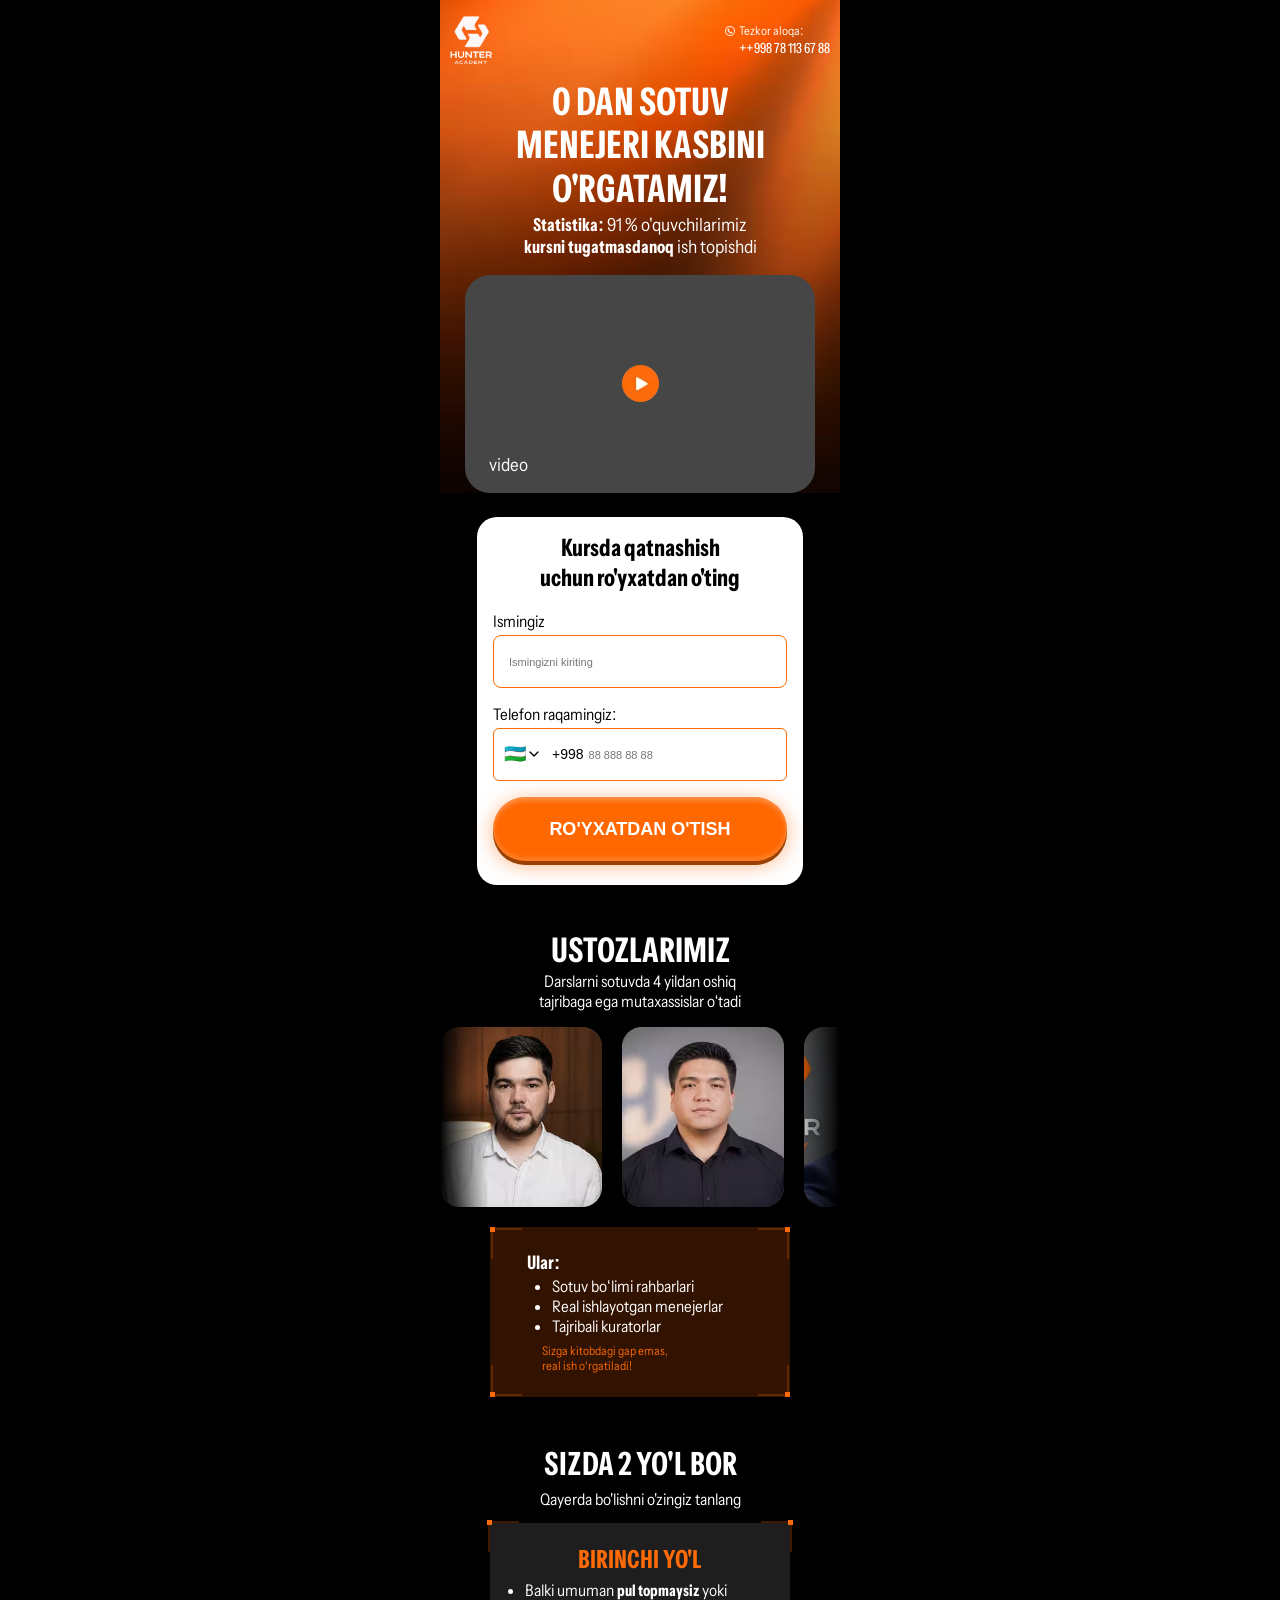
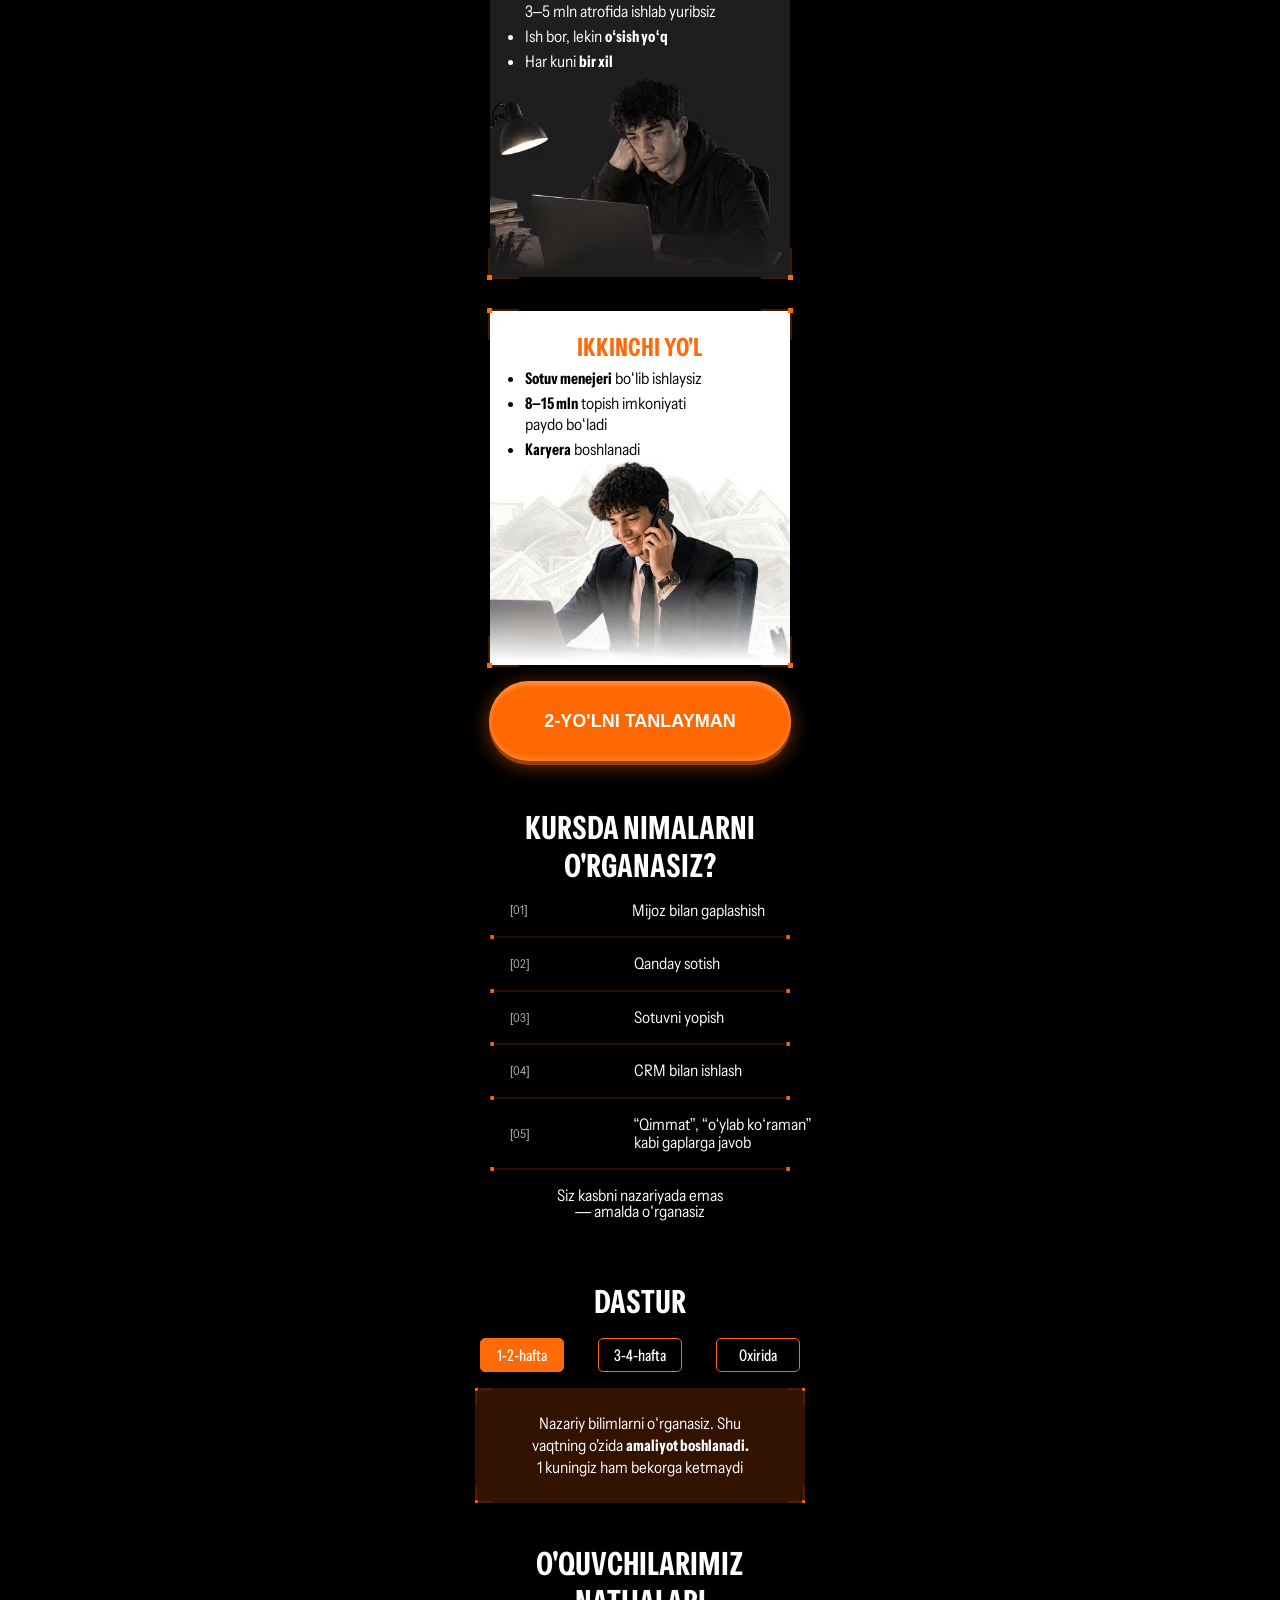
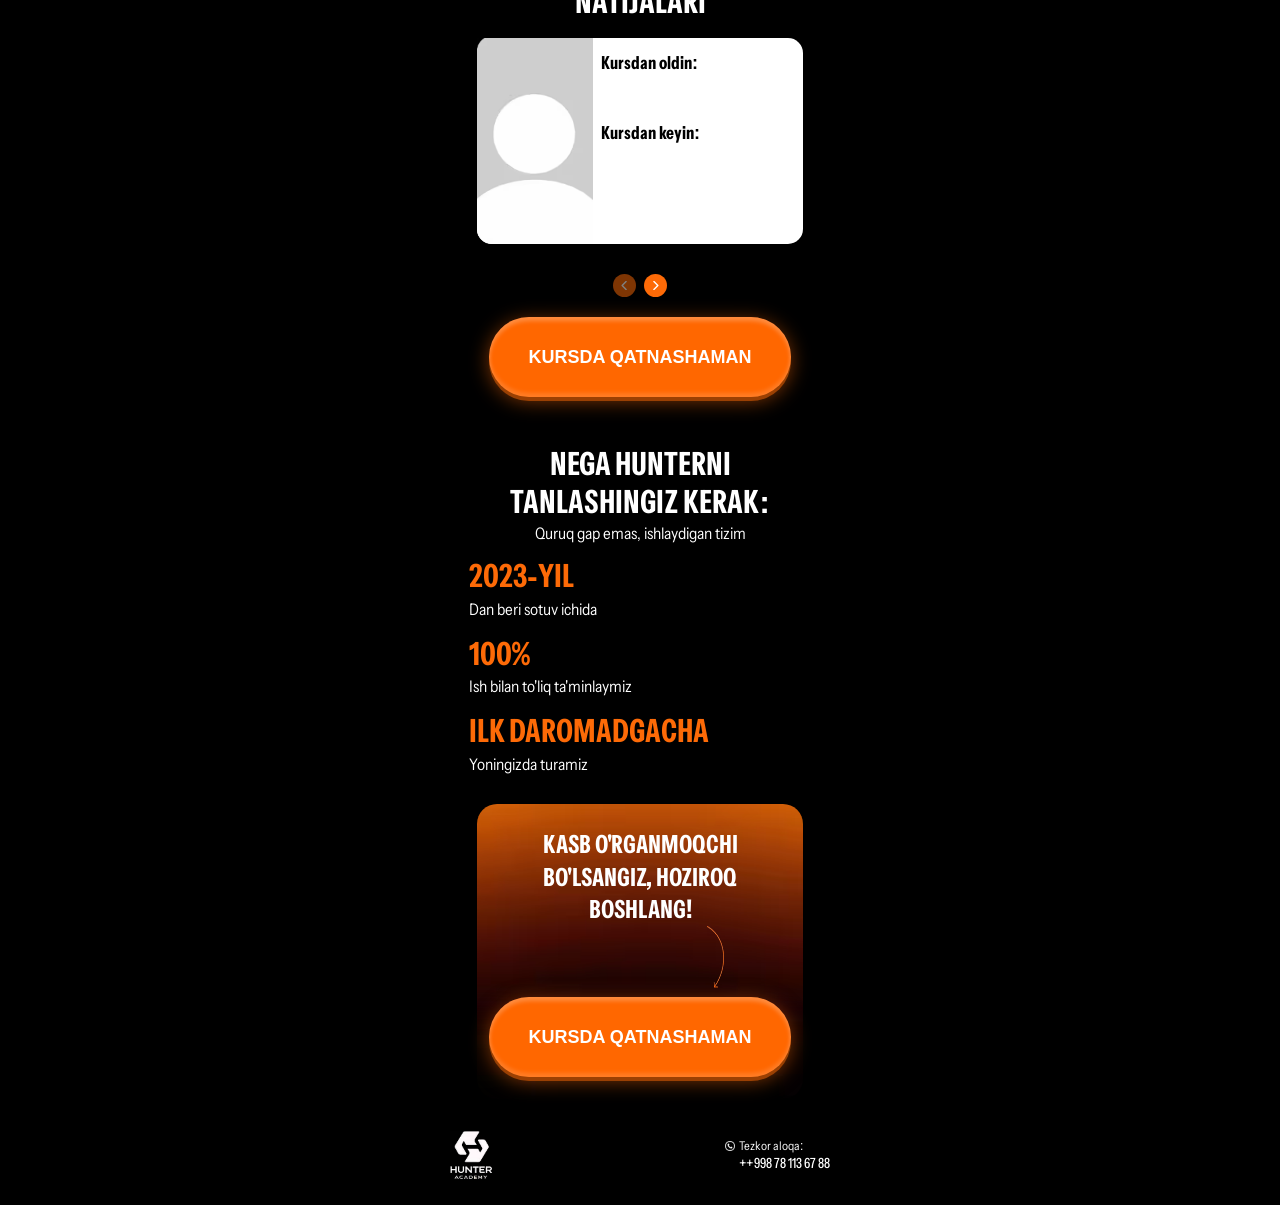
==== commit abe552e2: "Add files via upload" ====
--- a/index.html
+++ b/index.html
@@ -7,7 +7,7 @@
     <title>Hunter Academy</title>
 
     <style>
-       * { margin: 0; padding: 0; box-sizing: border-box; } body { font-family: "Instrument Sans", sans-serif; background-color: black; } .heroSection { padding-bottom: 48px; } .heroContainer { max-width: 400px; margin: 0 auto; position: relative; } .heroContact__box { padding-top: 16px; background-image: url(./images/bg.avif); background-repeat: no-repeat; background-size: cover; padding-left: 10px; padding-right: 10px; background-position: center; } .heroHeader { display: flex; align-items: center; justify-content: space-between; margin-bottom: 16px; } .heroContact { display: flex; flex-direction: column; gap: 4px; color: white; } .heroContactLabel { display: flex; align-items: center; gap: 4px; } .heroContactLabel p { font-weight: 400; font-size: 12px; line-height: 100%; } .heroContactPhone { font-weight: 500; font-size: 14px; line-height: 100%; margin-left: 14px; text-align: center; } .heroTitle { font-weight: 700; font-size: clamp(30px, 9vw, 38px); line-height: 114%; letter-spacing: 2%; text-align: center; text-transform: uppercase; margin-bottom: 4px; color: white; } .heroStat { font-weight: 400; font-size: 18px; line-height: 125%; text-align: center; color: white; margin-bottom: 16px; } .heroVideoBtn { background-color: #464646; max-width: 350px; width: 100%; border-radius: 25px; margin-bottom: 24px; height: 218px; margin-left: auto; margin-right: auto; cursor: pointer; position: relative; display: flex; flex-direction: column; align-items: center; justify-content: center; } .heroFormBtn__text { font-weight: 400; font-size: 18px; line-height: 125%; color: white; position: absolute; bottom: 16px; left: 24px; } .heroForm { background-color: white; border-radius: 20px; max-width: 326px; width: 100%; padding: 16px 16px 24px 16px; display: flex; flex-direction: column; margin: 0 auto; } .heroFormTitle { font-weight: 700; font-size: 24px; line-height: 125%; text-align: center; margin-bottom: 18px; } .heroFormLabel { display: flex; flex-direction: column; margin-bottom: 4px; } .heroFormInput { margin-bottom: 16px; border: 1px solid #FD6A07; border-radius: 8px; padding: 20px 0 19px 15px; font-weight: 400; font-size: 11px; line-height: 100%; color: #9E9E9E; } .heroFormBtn { max-width: 294px; width: 100%; border-radius: 50px; background-color: #FF6700; box-shadow: 0px 4px 0px 0px #9A4003, 0px 4px 4px 0px #FFFFFF40 inset, 0px -4px 4px 0px #FFFFFF26 inset, 0px 4px 20px 0px #FD6A0780; border: none; cursor: pointer; padding: 23px 0; font-weight: 700; font-size: 18px; line-height: 100%; letter-spacing: 4%; text-transform: uppercase; color: white; text-shadow: 0px 1px 2px 0px #00000026; } .teachersSection { padding-bottom: 48px; } .teachersTitle { font-weight: 700; font-size: 34px; line-height: 100%; text-align: center; text-transform: uppercase; color: white; letter-spacing: 1.5%; margin-bottom: 4px; } .teachersSubtitle { font-weight: 400; font-size: 16px; line-height: 125%; color: white; text-align: center; margin-bottom: 16px; } .teachersWrapper { overflow: hidden; width: 100%; max-width: 400px; margin: 0 auto; margin-bottom: 20px; -webkit-mask-image: linear-gradient(to right, transparent 0, black 12%, black 88%, transparent 100%); mask-image: linear-gradient(to right, transparent 0, black 12%, black 88%, transparent 100%); } .teachersTrack { display: flex; gap: 20px; width: max-content; animation: scroll 12s linear infinite; } .teachersCard { width: 250px; /* o‘zgarmaydi */ height: 150px; /* o‘zgarmaydi */ background: #eee; border-radius: 12px; flex-shrink: 0; } /* 🔁 animation */ @keyframes scroll { 0% { transform: translateX(0); } 100% { transform: translateX(-50%); } } .teachersCard { background-color: #464646; width: 162px; height: 180px; border-radius: 20px; flex: 0 0 auto; } .teachersInfo { background-color: #321200; max-width: 300px; width: 100%; padding: 24px 0 24px 37px; margin: 0 auto; position: relative; } .teachersInfo__images img { position: absolute; } .teachersInfo__images img:nth-child(1) { top: 0; left: 0; transform: rotate(270deg); } .teachersInfo__images img:nth-child(2) { top: 0; right: 0; } .teachersInfo__images img:nth-child(3) { bottom: 0; left: 0; transform: rotate(180deg); } .teachersInfo__images img:nth-child(4) { bottom: 0; right: 0; transform: rotate(90deg); } .teachersList { color: white; margin-bottom: 7px; } .teachersList li { font-weight: 400; font-size: 16px; line-height: 125%; margin-left: 25px; } .teachersListTitle { margin-bottom: 2px; } .teachersNote { font-weight: 400; font-size: 12px; line-height: 125%; color: #FD6A07; margin-left: 15px; }
+       * { margin: 0; padding: 0; box-sizing: border-box; } body { font-family: "Instrument Sans", sans-serif; background-color: black; } .heroSection { padding-bottom: 48px; } .heroContainer { max-width: 400px; margin: 0 auto; position: relative; } .heroContact__box { padding-top: 16px; background-image: url(./images/bg.avif); background-repeat: no-repeat; background-size: cover; padding-left: 10px; padding-right: 10px; background-position: center; } .heroHeader { display: flex; align-items: center; justify-content: space-between; margin-bottom: 16px; } .heroContact { display: flex; flex-direction: column; gap: 4px; color: white; } .heroContactLabel { display: flex; align-items: center; gap: 4px; } .heroContactLabel p { font-weight: 400; font-size: 12px; line-height: 100%; } .heroContactPhone { font-weight: 500; font-size: 14px; line-height: 100%; margin-left: 14px; text-align: center; } .heroTitle { font-weight: 700; font-size: clamp(32px, 10vw, 38px); line-height: 114%; letter-spacing: 2%; text-align: center; text-transform: uppercase; margin-bottom: 4px; color: white; } .heroStat { font-weight: 400; font-size: 18px; line-height: 125%; text-align: center; color: white; margin-bottom: 16px; } .heroVideoBtn { background-color: #464646; max-width: 350px; width: 100%; border-radius: 25px; margin-bottom: 24px; height: 218px; margin-left: auto; margin-right: auto; cursor: pointer; position: relative; display: flex; flex-direction: column; align-items: center; justify-content: center; } .heroFormBtn__text { font-weight: 400; font-size: 18px; line-height: 125%; color: white; position: absolute; bottom: 16px; left: 24px; } .heroForm { background-color: white; border-radius: 20px; max-width: 326px; width: 100%; padding: 16px 16px 24px 16px; display: flex; flex-direction: column; margin: 0 auto; } .heroFormTitle { font-weight: 700; font-size: 24px; line-height: 125%; text-align: center; margin-bottom: 18px; } .heroFormLabel { display: flex; flex-direction: column; margin-bottom: 4px; } .heroFormInput { margin-bottom: 16px; border: 1px solid #FD6A07; border-radius: 8px; padding: 20px 0 19px 15px; font-weight: 400; font-size: 11px; line-height: 100%; color: #9E9E9E; } .heroFormBtn { max-width: 294px; width: 100%; border-radius: 50px; background-color: #FF6700; box-shadow: 0px 4px 0px 0px #9A4003, 0px 4px 4px 0px #FFFFFF40 inset, 0px -4px 4px 0px #FFFFFF26 inset, 0px 4px 20px 0px #FD6A0780; border: none; cursor: pointer; padding: 23px 0; font-weight: 700; font-size: 18px; line-height: 100%; letter-spacing: 4%; text-transform: uppercase; color: white; text-shadow: 0px 1px 2px 0px #00000026; } .teachersSection { padding-bottom: 48px; } .teachersTitle { font-weight: 700; font-size: 34px; line-height: 100%; text-align: center; text-transform: uppercase; color: white; letter-spacing: 1.5%; margin-bottom: 4px; } .teachersSubtitle { font-weight: 400; font-size: 16px; line-height: 125%; color: white; text-align: center; margin-bottom: 16px; } .teachersWrapper { overflow: hidden; width: 100%; max-width: 400px; margin: 0 auto; margin-bottom: 20px; -webkit-mask-image: linear-gradient(to right, transparent 0, black 12%, black 88%, transparent 100%); mask-image: linear-gradient(to right, transparent 0, black 12%, black 88%, transparent 100%); } .teachersTrack { display: flex; gap: 20px; width: max-content; animation: scroll 12s linear infinite; } .teachersCard { width: 250px; /* o‘zgarmaydi */ height: 150px; /* o‘zgarmaydi */ background: #eee; border-radius: 12px; flex-shrink: 0; } /* 🔁 animation */ @keyframes scroll { 0% { transform: translateX(0); } 100% { transform: translateX(-50%); } } .teachersCard { background-color: #464646; width: 162px; height: 180px; border-radius: 20px; flex: 0 0 auto; } .teachersInfo { background-color: #321200; max-width: 300px; width: 100%; padding: 24px 0 24px 37px; margin: 0 auto; position: relative; } .teachersInfo__images img { position: absolute; } .teachersInfo__images img:nth-child(1) { top: 0; left: 0; transform: rotate(270deg); } .teachersInfo__images img:nth-child(2) { top: 0; right: 0; } .teachersInfo__images img:nth-child(3) { bottom: 0; left: 0; transform: rotate(180deg); } .teachersInfo__images img:nth-child(4) { bottom: 0; right: 0; transform: rotate(90deg); } .teachersList { color: white; margin-bottom: 7px; } .teachersList li { font-weight: 400; font-size: 16px; line-height: 125%; margin-left: 25px; } .teachersListTitle { margin-bottom: 2px; } .teachersNote { font-weight: 400; font-size: 12px; line-height: 125%; color: #FD6A07; margin-left: 15px; }
     </style>
     <link rel="stylesheet" href="./css/main.css" media="print" onload="this.media='all'" />
     <noscript>
@@ -33,7 +33,7 @@
                                 <p>Tezkor aloqa:</p>
                             </div>
 
-                            <p class="heroContactPhone">+998 91 121 12 20</p>
+                            <p class="heroContactPhone">++998 78 113 67 88</p>
                         </div>
                     </div>
 
@@ -97,16 +97,40 @@
 
                 <div class="teachersWrapper">
                     <div class="teachersTrack">
-                        <div class="teachersCard"></div>
-                        <div class="teachersCard"></div>
-                        <div class="teachersCard"></div>
-                        <div class="teachersCard"></div>
+                        <div class="teachersCard">
+                            <img src="./images/slider/1.avif" loading="lazy" decoding="async" width="162" height="180"
+                                alt="teachers">
+                        </div>
+                        <div class="teachersCard">
+                            <img src="./images/slider/2.avif" loading="lazy" decoding="async" width="162" height="180"
+                                alt="teachers">
+                        </div>
+                        <div class="teachersCard">
+                            <img src="./images/slider/3.avif" loading="lazy" decoding="async" width="162" height="180"
+                                alt="teachers">
+                        </div>
+                        <div class="teachersCard">
+                            <img src="./images/slider/4.avif" loading="lazy" decoding="async" width="162" height="180"
+                                alt="teachers">
+                        </div>
 
                         <!-- duplicate -->
-                        <div class="teachersCard"></div>
-                        <div class="teachersCard"></div>
-                        <div class="teachersCard"></div>
-                        <div class="teachersCard"></div>
+                        <div class="teachersCard">
+                            <img src="./images/slider/1.avif" loading="lazy" decoding="async" width="162" height="180"
+                                alt="teachers">
+                        </div>
+                        <div class="teachersCard">
+                            <img src="./images/slider/2.avif" loading="lazy" decoding="async" width="162" height="180"
+                                alt="teachers">
+                        </div>
+                        <div class="teachersCard">
+                            <img src="./images/slider/3.avif" loading="lazy" decoding="async" width="162" height="180"
+                                alt="teachers">
+                        </div>
+                        <div class="teachersCard">
+                            <img src="./images/slider/4.avif" loading="lazy" decoding="async" width="162" height="180"
+                                alt="teachers">
+                        </div>
                     </div>
                 </div>
 
@@ -306,7 +330,8 @@
                 <div class="resultsSlider">
                     <div class="resultsSlide">
                         <div class="resultsSlidePhoto">
-                            <p>o'quvchi rasmi</p>
+                            <img src="./images/classmets/4.avif" loading="lazy" decoding="async" width="116"
+                                height="208" alt="images">
                         </div>
 
                         <div class="resultsSlideCompare">
@@ -317,7 +342,8 @@
 
                     <div class="resultsSlide">
                         <div class="resultsSlidePhoto">
-                            <p>o'quvchi rasmi</p>
+                            <img src="./images/classmets/1.avif" loading="lazy" decoding="async" width="116"
+                                height="208" alt="images">
                         </div>
 
                         <div class="resultsSlideCompare">
@@ -328,7 +354,41 @@
 
                     <div class="resultsSlide">
                         <div class="resultsSlidePhoto">
-                            <p>o'quvchi rasmi</p>
+                            <img src="./images/classmets/2.avif" loading="lazy" decoding="async" width="116"
+                                height="208" alt="images">
+                        </div>
+
+                        <div class="resultsSlideCompare">
+                            <p style="margin-bottom: 52px;">Kursdan oldin:</p>
+                            <p style="margin-bottom: 44px;">Kursdan keyin:</p>
+                        </div>
+                    </div>
+                    <div class="resultsSlide">
+                        <div class="resultsSlidePhoto">
+                            <img src="./images/classmets/3.avif" loading="lazy" decoding="async" width="116"
+                                height="208" alt="images">
+                        </div>
+
+                        <div class="resultsSlideCompare">
+                            <p style="margin-bottom: 52px;">Kursdan oldin:</p>
+                            <p style="margin-bottom: 44px;">Kursdan keyin:</p>
+                        </div>
+                    </div>
+                    <div class="resultsSlide">
+                        <div class="resultsSlidePhoto">
+                            <img src="./images/classmets/4.avif" loading="lazy" decoding="async" width="116"
+                                height="208" alt="images">
+                        </div>
+
+                        <div class="resultsSlideCompare">
+                            <p style="margin-bottom: 52px;">Kursdan oldin:</p>
+                            <p style="margin-bottom: 44px;">Kursdan keyin:</p>
+                        </div>
+                    </div>
+                    <div class="resultsSlide">
+                        <div class="resultsSlidePhoto">
+                            <img src="./images/classmets/5.avif" loading="lazy" decoding="async" width="116"
+                                height="208" alt="images">
                         </div>
 
                         <div class="resultsSlideCompare">
@@ -428,7 +488,7 @@
                             <p>Tezkor aloqa:</p>
                         </div>
 
-                        <p class="heroContactPhone">+998 91 121 12 20</p>
+                        <p class="heroContactPhone">++998 78 113 67 88</p>
                     </div>
                 </div>
             </div>
@@ -504,4 +564,4 @@
     <script defer src="./js/app.js"></script>
 </body>
 
-</html>
+</html>
--- a/css/main.css
+++ b/css/main.css
@@ -1 +1 @@
-.pathsSection { padding-bottom: 48px; } .pathsTitle { font-weight: 700; font-size: 32px; line-height: 120%; text-align: center; text-transform: uppercase; color: white; margin-bottom: 8px; } .pathsSubtitle { font-weight: 400; font-size: 16px; line-height: 100%; text-align: center; color: white; margin-bottom: 16px; } .pathsGrid { display: flex; flex-direction: column; gap: 18px; } .pathsContainer { max-width: 400px; margin: 0 auto; padding: 0 10px; position: relative; margin: 0 auto; display: flex; flex-direction: column; justify-content: center; align-items: center; } .pathsCard { background-color: #1E1E1E; max-width: 300px; width: 100%; position: relative; padding: 24px 0 0 0; margin-bottom: 16px; } .pathsCardTitle { font-weight: 700; font-size: 25px; line-height: 100%; text-transform: uppercase; color: #FD6A07; margin-bottom: 8px; text-align: center; letter-spacing: 3%; } .pathsCardList { margin-left: 35px; display: flex; flex-direction: column; gap: 4px; } .pathsCardList li { font-weight: 400; font-size: 16px; line-height: 130%; color: white; } .pathsCardImg { max-width: 300px; width: 100%; height: auto; margin-left: -px; } .pathsGrid__images img { position: absolute; } .pathsGrid__images img:nth-child(1) { top: -3px; left: -3px; transform: rotate(270deg); } .pathsGrid__images img:nth-child(2) { top: -3px; right: -3px; } .pathsGrid__images img:nth-child(3) { bottom: -3px; left: -3px; transform: rotate(180deg); } .pathsGrid__images img:nth-child(4) { bottom: -3px; right: -3px; transform: rotate(90deg); } .pathsCard--after { background-color: white; } .pathsBtn { max-width: 302px; width: 100%; cursor: pointer; border: none; border-radius: 50px; background-color: #FF6700; box-shadow: 0px 4px 0px 0px #9A4003, 0px 4px 4px 0px #FFFFFF40 inset, 0px -4px 4px 0px #FFFFFF26 inset, 0px 4px 20px 0px #FD6A0780; padding: 31px 0; color: white; font-weight: 700; font-size: 18px; line-height: 100%; letter-spacing: 4%; text-shadow: 0px 1px 2px 0px #00000026; text-transform: uppercase; } .topicsSection { padding-bottom: 48px; } .topicsContainer { max-width: 400px; margin: 0 auto; padding: 0 10px; } .topicsGrid { display: flex; flex-direction: column; gap: 16px; } .topicsGrid img { margin: 0 auto; max-width: 300px; width: 100%; } .topicsCard { display: flex; align-items: center; margin-left: 60px; max-width: 310px; width: 100%; color: white; gap: 104px; } .topicsCardNum { font-weight: 400; font-size: 12px; line-height: 100%; text-align: center; text-transform: uppercase; opacity: 70%; } .topicsCardTitle { font-weight: 400; font-size: 16px; line-height: 110%; } .programSection { padding-bottom: 42px; } .programTabs { display: flex; align-items: center; justify-content: center; gap: 34px; } .programTab { border: 1px solid #FD6A07; border-radius: 5px; max-width: 84px; width: 100%; font-weight: 500; font-size: 16px; line-height: 100%; letter-spacing: 4%; cursor: pointer; text-align: center; color: white; padding: 8px; margin-bottom: 16px; } .programTab.active { background-color: #FD6A07; color: white; } .programPanel { display: none; } .programPanel.active { display: block; } .text { font-weight: 400; font-size: 16px; line-height: 140%; text-align: center; color: white; } .resultsSection { padding-bottom: 48px; } .resultsSlider { margin-bottom: 30px; max-width: 326px; margin-left: auto; margin-right: auto; display: flex; overflow-x: auto; scroll-snap-type: x mandatory; scrollbar-width: none; -ms-overflow-style: none; -webkit-overflow-scrolling: touch; scroll-behavior: smooth; } .resultsSlider::-webkit-scrollbar { display: none; } .resultsSlide { background-color: white; border-radius: 15px; flex: 0 0 100%; scroll-snap-align: center; display: flex; } .resultsSlidePhoto { background-color: #DCDCDC; border-top-left-radius: 15px; border-bottom-left-radius: 15px; max-width: 116px; position: relative; width: 100%; } .resultsSlidePhoto p { font-weight: 400; font-size: 14px; line-height: 100%; position: absolute; bottom: 8px; left: 8px; } .resultsSlideCompare { padding: 16px 0 8px 8px; } .resultsSlideCompare p { font-weight: 600; font-size: 14px; line-height: 100%; } .resultsDots { display: flex; align-items: center; justify-content: center; cursor: pointer; gap: 8px; margin-bottom: 16px; } .whySection { padding-bottom: 32px; } .whyStats { display: flex; flex-direction: column; gap: 16px; max-width: 342px; width: 100%; margin-left: 20px; margin-bottom: 30px; margin-left: auto; margin-right: auto; justify-content: center; } .whyStatNum { font-weight: 700; font-size: 32px; line-height: 120%; text-transform: uppercase; color: #FD6A07; margin-bottom: 4px; } .whyStatLabel { font-weight: 400; font-size: 16px; line-height: 120%; color: white; } .whyCta { background-image: url(../images/bgs.avif); background-repeat: no-repeat; background-size: cover; border-radius: 20px; max-width: 326px; padding: 24px 0 22px 0; width: 100%; margin-bottom: 32px; margin-left: auto; margin-right: auto; background-position: center; } .whyCtaTitle { font-weight: 700; font-size: 25px; line-height: 130%; letter-spacing: 2%; text-align: center; text-transform: uppercase; color: white; } .whyCtaArrows { margin-left: 230px; margin-bottom: 5px; } .pathsBtn {} .teachersGrid { display: flex; gap: 12px; max-width: 400px; margin: 0 auto; padding: 0 10px; overflow-x: auto; overflow-y: hidden; scroll-snap-type: x mandatory; -webkit-overflow-scrolling: touch; scrollbar-width: none; } .teachersGrid::-webkit-scrollbar { display: none; } .teachersCard { flex: 0 0 auto; scroll-snap-align: start; } @media (max-width:400px) { .topicsCard { margin-left: 30px; } } @media (max-width:350px) { .topicsCard { margin-left: 0px; gap: 90px; } .pathsTitle { font-size: 31px; } } .homeModal, .homeModalOverlay { position: fixed; top: 0; height: 100vh; width: 100%; left: 0; } .homeModal { z-index: 30; justify-content: center; align-items: center; display: flex; } .homeModalOverlay { background-color: rgba(0, 0, 0, 0.3); backdrop-filter: blur(5px); } .homeFormContainer { position: relative; z-index: 30; background-color: #fff; color: #000; border-radius: 8px; padding: 20px 40px 40px; width: 100%; max-width: 520px; box-shadow: 0 4px 12px rgba(0, 0, 0, 0.1); margin: 0 20px; position: fixed; top: 50%; left: 50%; transform: translate(-50%, -50%); } .homeFormTop { display: flex; justify-content: space-between; } .homeFormTopTitle { font-family: Inter, sans-serif; font-size: clamp(21px, 6.6vw, 24px); margin: 0 0 20px; color: #000; font-weight: 600; text-align: center; margin-left: auto; margin-right: auto; } .closeButton { background: 0 0; border: none; cursor: pointer; padding: 4px; justify-content: center; align-items: center; display: flex; position: absolute; top: 20px; right: 20px; color: #000; } .homeFormErrorText { color: #e53e3e; margin-bottom: 12px; font-size: 14px; font-family: system-ui, -apple-system, BlinkMacSystemFont, "Segoe UI", sans-serif; padding-top: 5px; padding-bottom: 5px; } .HomeFormRowInput, .HomeFormRowLabel { font-family: system-ui, -apple-system, BlinkMacSystemFont, "Segoe UI", sans-serif; font-size: 18px; } .HomeFormRow { margin-bottom: 20px; } .HomeFormRowLabel { display: block; margin-bottom: 6px; color: #000; } .HomeFormRowInput { width: 100%; padding: 10px 16px; border: 1px solid #c9c9c9; min-height: 48px; background-color: #f3f7f8; border-radius: 6px; font-weight: 400; outline: 0; height: 50px; transition: border-color 0.2s; } .HomeFormRowInput:focus { border-color: #D40000; } .HomeFormRowInput::placeholder { color: #aaa; } .HomeFormBtn { font-family: sans-serif; height: 60px; width: 100%; cursor: pointer; border-radius: 10px; background-color: #FF6700; transition: 0.3s; font-weight: 700; font-size: 28px; color: white; text-transform: uppercase; border: none; position: relative; display: flex; align-items: center; justify-content: center; } .phone-input-container { display: flex; align-items: center; position: relative; border: 1px solid #c9c9c9; background-color: transparent; border-radius: 6px; } .phone-input-container:focus { border-color: #e71f1f; } .selected-code { display: flex; margin-left: 10px; } .country-selector { position: relative; margin-right: 10px; } .selected-country { color: #000; display: flex; align-items: center; padding: 10px; padding-right: 0; border-radius: 6px; cursor: pointer; min-height: 50px; font-family: sans-serif !important; font-size: 18px; font-weight: 400 !important; min-width: max-content; border: none; background-color: transparent; } .country-dropdown { position: absolute; top: 110%; left: 0; width: 100%; background-color: #fff; border: 1px solid #c9c9c9; border-radius: 6px; box-shadow: 0 4px 12px rgba(0, 0, 0, 0.1); z-index: 40; max-height: 200px; overflow-y: auto; font-family: sans-serif !important; font-weight: 400 !important; } .country-option { display: flex; justify-content: space-between; align-items: center; padding: 10px; cursor: pointer; font-family: sans-serif; font-weight: 400 !important; } .country-option:hover { background-color: #f3f7f8; } .country-option.selected { background-color: #e6f0fa; } @media screen and (max-width: 768px) { .homeFormContainer { max-width: 100%; padding: 80px 20px 20px; margin: 0; border-radius: 6px; height: 100vh; } .homeFormTopTitle { text-align: center; max-width: 408px; margin-left: auto; margin-right: auto; font-weight: 700; margin-bottom: 15px; } .homeFormTop { flex-direction: column; align-items: flex-start; } .closeButton { width: 100%; height: 50px; background-color: #000; color: #fff; padding-right: 20px; top: 0; left: 0; justify-content: end; } .homeFormErrorText { font-size: 12px; margin-bottom: 8px; } .HomeFormRowLabel { margin-bottom: 6px; } .HomeFormRowInput { padding: 0 12px; min-height: 40px; background-color: transparent; } .HomeFormRowInput::placeholder { color: #a3a3a3; } .HomeFormBtn { font-size: 18px; font-weight: 700; margin-top: 24px; } } @media screen and (max-width: 480px) { .homeFormContainer { max-width: 100%; padding: 80px 20px 20px; margin: 0; border-radius: 6px; height: 100vh; } .homeFormTopTitle { text-align: center; margin: 0 auto 15px; } .homeFormErrorText { font-size: 12px; margin-bottom: 8px; } .HomeFormRowLabel { margin-bottom: 6px; } .HomeFormRowInput { padding: 0 12px; min-height: 40px; background-color: transparent; border-radius: 10px; } .HomeFormRowInput::placeholder { color: #a3a3a3; } .HomeFormBtn { font-size: 16px; padding: 10px 0; margin-top: 24px; height: 50px; } }
+@font-face { font-family: 'Instrument Sans'; src: url(../font/InstrumentSans_Condensed-Bold-subset.woff2); font-weight: 700; font-display: swap; } @font-face { font-family: 'Instrument Sans'; src: url(../font/InstrumentSans_Condensed-Medium-subset.woff2); font-weight: 500; font-display: swap; } @font-face { font-family: 'Instrument Sans'; src: url(../font/InstrumentSans_SemiCondensed-Regular-subset.woff2); font-weight: 400; font-display: swap; } .pathsSection { padding-bottom: 48px; } .pathsTitle { font-weight: 700; font-size: 32px; line-height: 120%; text-align: center; text-transform: uppercase; color: white; margin-bottom: 8px; } .pathsSubtitle { font-weight: 400; font-size: 16px; line-height: 100%; text-align: center; color: white; margin-bottom: 16px; } .pathsGrid { display: flex; flex-direction: column; gap: 18px; } .pathsContainer { max-width: 400px; margin: 0 auto; padding: 0 10px; position: relative; margin: 0 auto; display: flex; flex-direction: column; justify-content: center; align-items: center; } .pathsCard { background-color: #1E1E1E; max-width: 300px; width: 100%; position: relative; padding: 24px 0 0 0; margin-bottom: 16px; } .pathsCardTitle { font-weight: 700; font-size: 25px; line-height: 100%; text-transform: uppercase; color: #FD6A07; margin-bottom: 8px; text-align: center; letter-spacing: 3%; } .pathsCardList { margin-left: 35px; display: flex; flex-direction: column; gap: 4px; } .pathsCardList li { font-weight: 400; font-size: 16px; line-height: 130%; color: white; } .pathsCardImg { max-width: 300px; width: 100%; height: auto; margin-left: -px; } .pathsGrid__images img { position: absolute; } .pathsGrid__images img:nth-child(1) { top: -3px; left: -3px; transform: rotate(270deg); } .pathsGrid__images img:nth-child(2) { top: -3px; right: -3px; } .pathsGrid__images img:nth-child(3) { bottom: -3px; left: -3px; transform: rotate(180deg); } .pathsGrid__images img:nth-child(4) { bottom: -3px; right: -3px; transform: rotate(90deg); } .pathsCard--after { background-color: white; } .pathsBtn { max-width: 302px; width: 100%; cursor: pointer; border: none; border-radius: 50px; background-color: #FF6700; box-shadow: 0px 4px 0px 0px #9A4003, 0px 4px 4px 0px #FFFFFF40 inset, 0px -4px 4px 0px #FFFFFF26 inset, 0px 4px 20px 0px #FD6A0780; padding: 31px 0; color: white; font-weight: 700; font-size: 18px; line-height: 100%; letter-spacing: 4%; text-shadow: 0px 1px 2px 0px #00000026; text-transform: uppercase; } .topicsSection { padding-bottom: 48px; } .topicsContainer { max-width: 400px; margin: 0 auto; padding: 0 10px; } .topicsGrid { display: flex; flex-direction: column; gap: 16px; } .topicsGrid img { margin: 0 auto; max-width: 300px; width: 100%; } .topicsCard { display: flex; align-items: center; margin-left: 60px; max-width: 310px; width: 100%; color: white; gap: 104px; } .topicsCardNum { font-weight: 400; font-size: 12px; line-height: 100%; text-align: center; text-transform: uppercase; opacity: 70%; } .topicsCardTitle { font-weight: 400; font-size: 16px; line-height: 110%; } .programSection { padding-bottom: 42px; } .programTabs { display: flex; align-items: center; justify-content: center; gap: 34px; } .programTab { border: 1px solid #FD6A07; border-radius: 5px; max-width: 84px; width: 100%; font-weight: 500; font-size: 16px; line-height: 100%; letter-spacing: 4%; cursor: pointer; text-align: center; color: white; padding: 8px; margin-bottom: 16px; } .programTab.active { background-color: #FD6A07; color: white; } .programPanel { display: none; } .programPanel.active { display: block; } .text { font-weight: 400; font-size: 16px; line-height: 140%; text-align: center; color: white; } .resultsSection { padding-bottom: 48px; } .resultsSlider { margin-bottom: 30px; max-width: 326px; margin-left: auto; margin-right: auto; display: flex; overflow-x: auto; scroll-snap-type: x mandatory; scrollbar-width: none; -ms-overflow-style: none; -webkit-overflow-scrolling: touch; scroll-behavior: smooth; } .resultsSlider::-webkit-scrollbar { display: none; } .resultsSlide { background-color: white; border-radius: 15px; flex: 0 0 100%; scroll-snap-align: center; display: flex; } .resultsSlidePhoto { background-color: #DCDCDC; border-top-left-radius: 15px; border-bottom-left-radius: 15px; max-width: 116px; position: relative; width: 100%; } .resultsSlidePhoto img { margin-top: -2px; margin-bottom: -4px; object-fit: cover; flex-shrink: 0; height: 208px; } .resultsSlideCompare { padding: 16px 0 8px 8px; } .resultsSlideCompare p { font-weight: 700; font-size: 18px; font-family: "Instrument Sans", sans-serif; line-height: 100%; } .resultsDots { display: flex; align-items: center; justify-content: center; cursor: pointer; gap: 8px; margin-bottom: 16px; } .whySection { padding-bottom: 32px; } .whyStats { display: flex; flex-direction: column; gap: 16px; max-width: 342px; width: 100%; margin-left: 20px; margin-bottom: 30px; margin-left: auto; margin-right: auto; justify-content: center; } .whyStatNum { font-weight: 700; font-size: 32px; line-height: 120%; text-transform: uppercase; color: #FD6A07; margin-bottom: 4px; } .whyStatLabel { font-weight: 400; font-size: 16px; line-height: 120%; color: white; } .whyCta { background-image: url(../images/bgs.avif); background-repeat: no-repeat; background-size: cover; border-radius: 20px; max-width: 326px; padding: 24px 0 22px 0; width: 100%; margin-bottom: 32px; margin-left: auto; margin-right: auto; background-position: center; } .whyCtaTitle { font-weight: 700; font-size: 25px; line-height: 130%; letter-spacing: 2%; text-align: center; text-transform: uppercase; color: white; } .whyCtaArrows { margin-left: 230px; margin-bottom: 5px; } .pathsBtn {} .teachersGrid { display: flex; gap: 12px; max-width: 400px; margin: 0 auto; padding: 0 10px; overflow-x: auto; overflow-y: hidden; scroll-snap-type: x mandatory; -webkit-overflow-scrolling: touch; scrollbar-width: none; } .teachersGrid::-webkit-scrollbar { display: none; } .teachersCard { flex: 0 0 auto; scroll-snap-align: start; } @media (max-width:400px) { .topicsCard { margin-left: 30px; } } @media (max-width:350px) { .topicsCard { margin-left: 0px; gap: 90px; } .pathsTitle { font-size: 31px; } } .homeModal, .homeModalOverlay { position: fixed; top: 0; height: 100vh; width: 100%; left: 0; } .homeModal { z-index: 30; justify-content: center; align-items: center; display: flex; } .homeModalOverlay { background-color: rgba(0, 0, 0, 0.3); backdrop-filter: blur(5px); } .homeFormContainer { position: relative; z-index: 30; background-color: #fff; color: #000; border-radius: 8px; padding: 20px 40px 40px; width: 100%; max-width: 520px; box-shadow: 0 4px 12px rgba(0, 0, 0, 0.1); margin: 0 20px; position: fixed; top: 50%; left: 50%; transform: translate(-50%, -50%); } .homeFormTop { display: flex; justify-content: space-between; } .homeFormTopTitle { font-family: Inter, sans-serif; font-size: clamp(21px, 6.6vw, 24px); margin: 0 0 20px; color: #000; font-weight: 600; text-align: center; margin-left: auto; margin-right: auto; } .closeButton { background: 0 0; border: none; cursor: pointer; padding: 4px; justify-content: center; align-items: center; display: flex; position: absolute; top: 20px; right: 20px; color: #000; } .homeFormErrorText { color: #e53e3e; margin-bottom: 12px; font-size: 14px; font-family: system-ui, -apple-system, BlinkMacSystemFont, "Segoe UI", sans-serif; padding-top: 5px; padding-bottom: 5px; } .HomeFormRowInput, .HomeFormRowLabel { font-family: system-ui, -apple-system, BlinkMacSystemFont, "Segoe UI", sans-serif; font-size: 18px; } .HomeFormRow { margin-bottom: 20px; } .HomeFormRowLabel { display: block; margin-bottom: 6px; color: #000; } .HomeFormRowInput { width: 100%; padding: 10px 16px; border: 1px solid #c9c9c9; min-height: 48px; background-color: #f3f7f8; border-radius: 6px; font-weight: 400; outline: 0; height: 50px; transition: border-color 0.2s; } .HomeFormRowInput:focus { border-color: #D40000; } .HomeFormRowInput::placeholder { color: #aaa; } .HomeFormBtn { font-family: sans-serif; height: 60px; width: 100%; cursor: pointer; border-radius: 10px; background-color: #FF6700; transition: 0.3s; font-weight: 700; font-size: 28px; color: white; text-transform: uppercase; border: none; position: relative; display: flex; align-items: center; justify-content: center; } .phone-input-container { display: flex; align-items: center; position: relative; border: 1px solid #c9c9c9; background-color: transparent; border-radius: 6px; } .phone-input-container:focus { border-color: #e71f1f; } .selected-code { display: flex; margin-left: 10px; } .country-selector { position: relative; margin-right: 10px; } .selected-country { color: #000; display: flex; align-items: center; padding: 10px; padding-right: 0; border-radius: 6px; cursor: pointer; min-height: 50px; font-family: sans-serif !important; font-size: 18px; font-weight: 400 !important; min-width: max-content; border: none; background-color: transparent; } .country-dropdown { position: absolute; top: 110%; left: 0; width: 100%; background-color: #fff; border: 1px solid #c9c9c9; border-radius: 6px; box-shadow: 0 4px 12px rgba(0, 0, 0, 0.1); z-index: 40; max-height: 200px; overflow-y: auto; font-family: sans-serif !important; font-weight: 400 !important; } .country-option { display: flex; justify-content: space-between; align-items: center; padding: 10px; cursor: pointer; font-family: sans-serif; font-weight: 400 !important; } .country-option:hover { background-color: #f3f7f8; } .country-option.selected { background-color: #e6f0fa; } @media screen and (max-width: 768px) { .homeFormContainer { max-width: 100%; padding: 80px 20px 20px; margin: 0; border-radius: 6px; height: 100vh; } .homeFormTopTitle { text-align: center; max-width: 408px; margin-left: auto; margin-right: auto; font-weight: 700; margin-bottom: 15px; } .homeFormTop { flex-direction: column; align-items: flex-start; } .closeButton { width: 100%; height: 50px; background-color: #000; color: #fff; padding-right: 20px; top: 0; left: 0; justify-content: end; } .homeFormErrorText { font-size: 12px; margin-bottom: 8px; } .HomeFormRowLabel { margin-bottom: 6px; } .HomeFormRowInput { padding: 0 12px; min-height: 40px; background-color: transparent; } .HomeFormRowInput::placeholder { color: #a3a3a3; } .HomeFormBtn { font-size: 18px; font-weight: 700; margin-top: 24px; } } @media screen and (max-width: 480px) { .homeFormContainer { max-width: 100%; padding: 80px 20px 20px; margin: 0; border-radius: 6px; height: 100vh; } .homeFormTopTitle { text-align: center; margin: 0 auto 15px; } .homeFormErrorText { font-size: 12px; margin-bottom: 8px; } .HomeFormRowLabel { margin-bottom: 6px; } .HomeFormRowInput { padding: 0 12px; min-height: 40px; background-color: transparent; border-radius: 10px; } .HomeFormRowInput::placeholder { color: #a3a3a3; } .HomeFormBtn { font-size: 16px; padding: 10px 0; margin-top: 24px; height: 50px; } }
--- a/css/main.css
+++ b/css/main.css
@@ -1 +1 @@
-.pathsSection { padding-bottom: 48px; } .pathsTitle { font-weight: 700; font-size: 32px; line-height: 120%; text-align: center; text-transform: uppercase; color: white; margin-bottom: 8px; } .pathsSubtitle { font-weight: 400; font-size: 16px; line-height: 100%; text-align: center; color: white; margin-bottom: 16px; } .pathsGrid { display: flex; flex-direction: column; gap: 18px; } .pathsContainer { max-width: 400px; margin: 0 auto; padding: 0 10px; position: relative; margin: 0 auto; display: flex; flex-direction: column; justify-content: center; align-items: center; } .pathsCard { background-color: #1E1E1E; max-width: 300px; width: 100%; position: relative; padding: 24px 0 0 0; margin-bottom: 16px; } .pathsCardTitle { font-weight: 700; font-size: 25px; line-height: 100%; text-transform: uppercase; color: #FD6A07; margin-bottom: 8px; text-align: center; letter-spacing: 3%; } .pathsCardList { margin-left: 35px; display: flex; flex-direction: column; gap: 4px; } .pathsCardList li { font-weight: 400; font-size: 16px; line-height: 130%; color: white; } .pathsCardImg { max-width: 300px; width: 100%; height: auto; margin-left: -px; } .pathsGrid__images img { position: absolute; } .pathsGrid__images img:nth-child(1) { top: -3px; left: -3px; transform: rotate(270deg); } .pathsGrid__images img:nth-child(2) { top: -3px; right: -3px; } .pathsGrid__images img:nth-child(3) { bottom: -3px; left: -3px; transform: rotate(180deg); } .pathsGrid__images img:nth-child(4) { bottom: -3px; right: -3px; transform: rotate(90deg); } .pathsCard--after { background-color: white; } .pathsBtn { max-width: 302px; width: 100%; cursor: pointer; border: none; border-radius: 50px; background-color: #FF6700; box-shadow: 0px 4px 0px 0px #9A4003, 0px 4px 4px 0px #FFFFFF40 inset, 0px -4px 4px 0px #FFFFFF26 inset, 0px 4px 20px 0px #FD6A0780; padding: 31px 0; color: white; font-weight: 700; font-size: 18px; line-height: 100%; letter-spacing: 4%; text-shadow: 0px 1px 2px 0px #00000026; text-transform: uppercase; } .topicsSection { padding-bottom: 48px; } .topicsContainer { max-width: 400px; margin: 0 auto; padding: 0 10px; } .topicsGrid { display: flex; flex-direction: column; gap: 16px; } .topicsGrid img { margin: 0 auto; max-width: 300px; width: 100%; } .topicsCard { display: flex; align-items: center; margin-left: 60px; max-width: 310px; width: 100%; color: white; gap: 104px; } .topicsCardNum { font-weight: 400; font-size: 12px; line-height: 100%; text-align: center; text-transform: uppercase; opacity: 70%; } .topicsCardTitle { font-weight: 400; font-size: 16px; line-height: 110%; } .programSection { padding-bottom: 42px; } .programTabs { display: flex; align-items: center; justify-content: center; gap: 34px; } .programTab { border: 1px solid #FD6A07; border-radius: 5px; max-width: 84px; width: 100%; font-weight: 500; font-size: 16px; line-height: 100%; letter-spacing: 4%; cursor: pointer; text-align: center; color: white; padding: 8px; margin-bottom: 16px; } .programTab.active { background-color: #FD6A07; color: white; } .programPanel { display: none; } .programPanel.active { display: block; } .text { font-weight: 400; font-size: 16px; line-height: 140%; text-align: center; color: white; } .resultsSection { padding-bottom: 48px; } .resultsSlider { margin-bottom: 30px; max-width: 326px; margin-left: auto; margin-right: auto; display: flex; overflow-x: auto; scroll-snap-type: x mandatory; scrollbar-width: none; -ms-overflow-style: none; -webkit-overflow-scrolling: touch; scroll-behavior: smooth; } .resultsSlider::-webkit-scrollbar { display: none; } .resultsSlide { background-color: white; border-radius: 15px; flex: 0 0 100%; scroll-snap-align: center; display: flex; } .resultsSlidePhoto { background-color: #DCDCDC; border-top-left-radius: 15px; border-bottom-left-radius: 15px; max-width: 116px; position: relative; width: 100%; } .resultsSlidePhoto p { font-weight: 400; font-size: 14px; line-height: 100%; position: absolute; bottom: 8px; left: 8px; } .resultsSlideCompare { padding: 16px 0 8px 8px; } .resultsSlideCompare p { font-weight: 600; font-size: 14px; line-height: 100%; } .resultsDots { display: flex; align-items: center; justify-content: center; cursor: pointer; gap: 8px; margin-bottom: 16px; } .whySection { padding-bottom: 32px; } .whyStats { display: flex; flex-direction: column; gap: 16px; max-width: 342px; width: 100%; margin-left: 20px; margin-bottom: 30px; margin-left: auto; margin-right: auto; justify-content: center; } .whyStatNum { font-weight: 700; font-size: 32px; line-height: 120%; text-transform: uppercase; color: #FD6A07; margin-bottom: 4px; } .whyStatLabel { font-weight: 400; font-size: 16px; line-height: 120%; color: white; } .whyCta { background-image: url(../images/bgs.avif); background-repeat: no-repeat; background-size: cover; border-radius: 20px; max-width: 326px; padding: 24px 0 22px 0; width: 100%; margin-bottom: 32px; margin-left: auto; margin-right: auto; background-position: center; } .whyCtaTitle { font-weight: 700; font-size: 25px; line-height: 130%; letter-spacing: 2%; text-align: center; text-transform: uppercase; color: white; } .whyCtaArrows { margin-left: 230px; margin-bottom: 5px; } .pathsBtn {} .teachersGrid { display: flex; gap: 12px; max-width: 400px; margin: 0 auto; padding: 0 10px; overflow-x: auto; overflow-y: hidden; scroll-snap-type: x mandatory; -webkit-overflow-scrolling: touch; scrollbar-width: none; } .teachersGrid::-webkit-scrollbar { display: none; } .teachersCard { flex: 0 0 auto; scroll-snap-align: start; } @media (max-width:400px) { .topicsCard { margin-left: 30px; } } @media (max-width:350px) { .topicsCard { margin-left: 0px; gap: 90px; } .pathsTitle { font-size: 31px; } } .homeModal, .homeModalOverlay { position: fixed; top: 0; height: 100vh; width: 100%; left: 0; } .homeModal { z-index: 30; justify-content: center; align-items: center; display: flex; } .homeModalOverlay { background-color: rgba(0, 0, 0, 0.3); backdrop-filter: blur(5px); } .homeFormContainer { position: relative; z-index: 30; background-color: #fff; color: #000; border-radius: 8px; padding: 20px 40px 40px; width: 100%; max-width: 520px; box-shadow: 0 4px 12px rgba(0, 0, 0, 0.1); margin: 0 20px; position: fixed; top: 50%; left: 50%; transform: translate(-50%, -50%); } .homeFormTop { display: flex; justify-content: space-between; } .homeFormTopTitle { font-family: Inter, sans-serif; font-size: clamp(21px, 6.6vw, 24px); margin: 0 0 20px; color: #000; font-weight: 600; text-align: center; margin-left: auto; margin-right: auto; } .closeButton { background: 0 0; border: none; cursor: pointer; padding: 4px; justify-content: center; align-items: center; display: flex; position: absolute; top: 20px; right: 20px; color: #000; } .homeFormErrorText { color: #e53e3e; margin-bottom: 12px; font-size: 14px; font-family: system-ui, -apple-system, BlinkMacSystemFont, "Segoe UI", sans-serif; padding-top: 5px; padding-bottom: 5px; } .HomeFormRowInput, .HomeFormRowLabel { font-family: system-ui, -apple-system, BlinkMacSystemFont, "Segoe UI", sans-serif; font-size: 18px; } .HomeFormRow { margin-bottom: 20px; } .HomeFormRowLabel { display: block; margin-bottom: 6px; color: #000; } .HomeFormRowInput { width: 100%; padding: 10px 16px; border: 1px solid #c9c9c9; min-height: 48px; background-color: #f3f7f8; border-radius: 6px; font-weight: 400; outline: 0; height: 50px; transition: border-color 0.2s; } .HomeFormRowInput:focus { border-color: #D40000; } .HomeFormRowInput::placeholder { color: #aaa; } .HomeFormBtn { font-family: sans-serif; height: 60px; width: 100%; cursor: pointer; border-radius: 10px; background-color: #FF6700; transition: 0.3s; font-weight: 700; font-size: 28px; color: white; text-transform: uppercase; border: none; position: relative; display: flex; align-items: center; justify-content: center; } .phone-input-container { display: flex; align-items: center; position: relative; border: 1px solid #c9c9c9; background-color: transparent; border-radius: 6px; } .phone-input-container:focus { border-color: #e71f1f; } .selected-code { display: flex; margin-left: 10px; } .country-selector { position: relative; margin-right: 10px; } .selected-country { color: #000; display: flex; align-items: center; padding: 10px; padding-right: 0; border-radius: 6px; cursor: pointer; min-height: 50px; font-family: sans-serif !important; font-size: 18px; font-weight: 400 !important; min-width: max-content; border: none; background-color: transparent; } .country-dropdown { position: absolute; top: 110%; left: 0; width: 100%; background-color: #fff; border: 1px solid #c9c9c9; border-radius: 6px; box-shadow: 0 4px 12px rgba(0, 0, 0, 0.1); z-index: 40; max-height: 200px; overflow-y: auto; font-family: sans-serif !important; font-weight: 400 !important; } .country-option { display: flex; justify-content: space-between; align-items: center; padding: 10px; cursor: pointer; font-family: sans-serif; font-weight: 400 !important; } .country-option:hover { background-color: #f3f7f8; } .country-option.selected { background-color: #e6f0fa; } @media screen and (max-width: 768px) { .homeFormContainer { max-width: 100%; padding: 80px 20px 20px; margin: 0; border-radius: 6px; height: 100vh; } .homeFormTopTitle { text-align: center; max-width: 408px; margin-left: auto; margin-right: auto; font-weight: 700; margin-bottom: 15px; } .homeFormTop { flex-direction: column; align-items: flex-start; } .closeButton { width: 100%; height: 50px; background-color: #000; color: #fff; padding-right: 20px; top: 0; left: 0; justify-content: end; } .homeFormErrorText { font-size: 12px; margin-bottom: 8px; } .HomeFormRowLabel { margin-bottom: 6px; } .HomeFormRowInput { padding: 0 12px; min-height: 40px; background-color: transparent; } .HomeFormRowInput::placeholder { color: #a3a3a3; } .HomeFormBtn { font-size: 18px; font-weight: 700; margin-top: 24px; } } @media screen and (max-width: 480px) { .homeFormContainer { max-width: 100%; padding: 80px 20px 20px; margin: 0; border-radius: 6px; height: 100vh; } .homeFormTopTitle { text-align: center; margin: 0 auto 15px; } .homeFormErrorText { font-size: 12px; margin-bottom: 8px; } .HomeFormRowLabel { margin-bottom: 6px; } .HomeFormRowInput { padding: 0 12px; min-height: 40px; background-color: transparent; border-radius: 10px; } .HomeFormRowInput::placeholder { color: #a3a3a3; } .HomeFormBtn { font-size: 16px; padding: 10px 0; margin-top: 24px; height: 50px; } }
+@font-face { font-family: 'Instrument Sans'; src: url(../font/InstrumentSans_Condensed-Bold-subset.woff2); font-weight: 700; font-display: swap; } @font-face { font-family: 'Instrument Sans'; src: url(../font/InstrumentSans_Condensed-Medium-subset.woff2); font-weight: 500; font-display: swap; } @font-face { font-family: 'Instrument Sans'; src: url(../font/InstrumentSans_SemiCondensed-Regular-subset.woff2); font-weight: 400; font-display: swap; } .pathsSection { padding-bottom: 48px; } .pathsTitle { font-weight: 700; font-size: 32px; line-height: 120%; text-align: center; text-transform: uppercase; color: white; margin-bottom: 8px; } .pathsSubtitle { font-weight: 400; font-size: 16px; line-height: 100%; text-align: center; color: white; margin-bottom: 16px; } .pathsGrid { display: flex; flex-direction: column; gap: 18px; } .pathsContainer { max-width: 400px; margin: 0 auto; padding: 0 10px; position: relative; margin: 0 auto; display: flex; flex-direction: column; justify-content: center; align-items: center; } .pathsCard { background-color: #1E1E1E; max-width: 300px; width: 100%; position: relative; padding: 24px 0 0 0; margin-bottom: 16px; } .pathsCardTitle { font-weight: 700; font-size: 25px; line-height: 100%; text-transform: uppercase; color: #FD6A07; margin-bottom: 8px; text-align: center; letter-spacing: 3%; } .pathsCardList { margin-left: 35px; display: flex; flex-direction: column; gap: 4px; } .pathsCardList li { font-weight: 400; font-size: 16px; line-height: 130%; color: white; } .pathsCardImg { max-width: 300px; width: 100%; height: auto; margin-left: -px; } .pathsGrid__images img { position: absolute; } .pathsGrid__images img:nth-child(1) { top: -3px; left: -3px; transform: rotate(270deg); } .pathsGrid__images img:nth-child(2) { top: -3px; right: -3px; } .pathsGrid__images img:nth-child(3) { bottom: -3px; left: -3px; transform: rotate(180deg); } .pathsGrid__images img:nth-child(4) { bottom: -3px; right: -3px; transform: rotate(90deg); } .pathsCard--after { background-color: white; } .pathsBtn { max-width: 302px; width: 100%; cursor: pointer; border: none; border-radius: 50px; background-color: #FF6700; box-shadow: 0px 4px 0px 0px #9A4003, 0px 4px 4px 0px #FFFFFF40 inset, 0px -4px 4px 0px #FFFFFF26 inset, 0px 4px 20px 0px #FD6A0780; padding: 31px 0; color: white; font-weight: 700; font-size: 18px; line-height: 100%; letter-spacing: 4%; text-shadow: 0px 1px 2px 0px #00000026; text-transform: uppercase; } .topicsSection { padding-bottom: 48px; } .topicsContainer { max-width: 400px; margin: 0 auto; padding: 0 10px; } .topicsGrid { display: flex; flex-direction: column; gap: 16px; } .topicsGrid img { margin: 0 auto; max-width: 300px; width: 100%; } .topicsCard { display: flex; align-items: center; margin-left: 60px; max-width: 310px; width: 100%; color: white; gap: 104px; } .topicsCardNum { font-weight: 400; font-size: 12px; line-height: 100%; text-align: center; text-transform: uppercase; opacity: 70%; } .topicsCardTitle { font-weight: 400; font-size: 16px; line-height: 110%; } .programSection { padding-bottom: 42px; } .programTabs { display: flex; align-items: center; justify-content: center; gap: 34px; } .programTab { border: 1px solid #FD6A07; border-radius: 5px; max-width: 84px; width: 100%; font-weight: 500; font-size: 16px; line-height: 100%; letter-spacing: 4%; cursor: pointer; text-align: center; color: white; padding: 8px; margin-bottom: 16px; } .programTab.active { background-color: #FD6A07; color: white; } .programPanel { display: none; } .programPanel.active { display: block; } .text { font-weight: 400; font-size: 16px; line-height: 140%; text-align: center; color: white; } .resultsSection { padding-bottom: 48px; } .resultsSlider { margin-bottom: 30px; max-width: 326px; margin-left: auto; margin-right: auto; display: flex; overflow-x: auto; scroll-snap-type: x mandatory; scrollbar-width: none; -ms-overflow-style: none; -webkit-overflow-scrolling: touch; scroll-behavior: smooth; } .resultsSlider::-webkit-scrollbar { display: none; } .resultsSlide { background-color: white; border-radius: 15px; flex: 0 0 100%; scroll-snap-align: center; display: flex; } .resultsSlidePhoto { background-color: #DCDCDC; border-top-left-radius: 15px; border-bottom-left-radius: 15px; max-width: 116px; position: relative; width: 100%; } .resultsSlidePhoto img { margin-top: -2px; margin-bottom: -4px; object-fit: cover; flex-shrink: 0; height: 208px; } .resultsSlideCompare { padding: 16px 0 8px 8px; } .resultsSlideCompare p { font-weight: 700; font-size: 18px; font-family: "Instrument Sans", sans-serif; line-height: 100%; } .resultsDots { display: flex; align-items: center; justify-content: center; cursor: pointer; gap: 8px; margin-bottom: 16px; } .whySection { padding-bottom: 32px; } .whyStats { display: flex; flex-direction: column; gap: 16px; max-width: 342px; width: 100%; margin-left: 20px; margin-bottom: 30px; margin-left: auto; margin-right: auto; justify-content: center; } .whyStatNum { font-weight: 700; font-size: 32px; line-height: 120%; text-transform: uppercase; color: #FD6A07; margin-bottom: 4px; } .whyStatLabel { font-weight: 400; font-size: 16px; line-height: 120%; color: white; } .whyCta { background-image: url(../images/bgs.avif); background-repeat: no-repeat; background-size: cover; border-radius: 20px; max-width: 326px; padding: 24px 0 22px 0; width: 100%; margin-bottom: 32px; margin-left: auto; margin-right: auto; background-position: center; } .whyCtaTitle { font-weight: 700; font-size: 25px; line-height: 130%; letter-spacing: 2%; text-align: center; text-transform: uppercase; color: white; } .whyCtaArrows { margin-left: 230px; margin-bottom: 5px; } .pathsBtn {} .teachersGrid { display: flex; gap: 12px; max-width: 400px; margin: 0 auto; padding: 0 10px; overflow-x: auto; overflow-y: hidden; scroll-snap-type: x mandatory; -webkit-overflow-scrolling: touch; scrollbar-width: none; } .teachersGrid::-webkit-scrollbar { display: none; } .teachersCard { flex: 0 0 auto; scroll-snap-align: start; } @media (max-width:400px) { .topicsCard { margin-left: 30px; } } @media (max-width:350px) { .topicsCard { margin-left: 0px; gap: 90px; } .pathsTitle { font-size: 31px; } } .homeModal, .homeModalOverlay { position: fixed; top: 0; height: 100vh; width: 100%; left: 0; } .homeModal { z-index: 30; justify-content: center; align-items: center; display: flex; } .homeModalOverlay { background-color: rgba(0, 0, 0, 0.3); backdrop-filter: blur(5px); } .homeFormContainer { position: relative; z-index: 30; background-color: #fff; color: #000; border-radius: 8px; padding: 20px 40px 40px; width: 100%; max-width: 520px; box-shadow: 0 4px 12px rgba(0, 0, 0, 0.1); margin: 0 20px; position: fixed; top: 50%; left: 50%; transform: translate(-50%, -50%); } .homeFormTop { display: flex; justify-content: space-between; } .homeFormTopTitle { font-family: Inter, sans-serif; font-size: clamp(21px, 6.6vw, 24px); margin: 0 0 20px; color: #000; font-weight: 600; text-align: center; margin-left: auto; margin-right: auto; } .closeButton { background: 0 0; border: none; cursor: pointer; padding: 4px; justify-content: center; align-items: center; display: flex; position: absolute; top: 20px; right: 20px; color: #000; } .homeFormErrorText { color: #e53e3e; margin-bottom: 12px; font-size: 14px; font-family: system-ui, -apple-system, BlinkMacSystemFont, "Segoe UI", sans-serif; padding-top: 5px; padding-bottom: 5px; } .HomeFormRowInput, .HomeFormRowLabel { font-family: system-ui, -apple-system, BlinkMacSystemFont, "Segoe UI", sans-serif; font-size: 18px; } .HomeFormRow { margin-bottom: 20px; } .HomeFormRowLabel { display: block; margin-bottom: 6px; color: #000; } .HomeFormRowInput { width: 100%; padding: 10px 16px; border: 1px solid #c9c9c9; min-height: 48px; background-color: #f3f7f8; border-radius: 6px; font-weight: 400; outline: 0; height: 50px; transition: border-color 0.2s; } .HomeFormRowInput:focus { border-color: #D40000; } .HomeFormRowInput::placeholder { color: #aaa; } .HomeFormBtn { font-family: sans-serif; height: 60px; width: 100%; cursor: pointer; border-radius: 10px; background-color: #FF6700; transition: 0.3s; font-weight: 700; font-size: 28px; color: white; text-transform: uppercase; border: none; position: relative; display: flex; align-items: center; justify-content: center; } .phone-input-container { display: flex; align-items: center; position: relative; border: 1px solid #c9c9c9; background-color: transparent; border-radius: 6px; } .phone-input-container:focus { border-color: #e71f1f; } .selected-code { display: flex; margin-left: 10px; } .country-selector { position: relative; margin-right: 10px; } .selected-country { color: #000; display: flex; align-items: center; padding: 10px; padding-right: 0; border-radius: 6px; cursor: pointer; min-height: 50px; font-family: sans-serif !important; font-size: 18px; font-weight: 400 !important; min-width: max-content; border: none; background-color: transparent; } .country-dropdown { position: absolute; top: 110%; left: 0; width: 100%; background-color: #fff; border: 1px solid #c9c9c9; border-radius: 6px; box-shadow: 0 4px 12px rgba(0, 0, 0, 0.1); z-index: 40; max-height: 200px; overflow-y: auto; font-family: sans-serif !important; font-weight: 400 !important; } .country-option { display: flex; justify-content: space-between; align-items: center; padding: 10px; cursor: pointer; font-family: sans-serif; font-weight: 400 !important; } .country-option:hover { background-color: #f3f7f8; } .country-option.selected { background-color: #e6f0fa; } @media screen and (max-width: 768px) { .homeFormContainer { max-width: 100%; padding: 80px 20px 20px; margin: 0; border-radius: 6px; height: 100vh; } .homeFormTopTitle { text-align: center; max-width: 408px; margin-left: auto; margin-right: auto; font-weight: 700; margin-bottom: 15px; } .homeFormTop { flex-direction: column; align-items: flex-start; } .closeButton { width: 100%; height: 50px; background-color: #000; color: #fff; padding-right: 20px; top: 0; left: 0; justify-content: end; } .homeFormErrorText { font-size: 12px; margin-bottom: 8px; } .HomeFormRowLabel { margin-bottom: 6px; } .HomeFormRowInput { padding: 0 12px; min-height: 40px; background-color: transparent; } .HomeFormRowInput::placeholder { color: #a3a3a3; } .HomeFormBtn { font-size: 18px; font-weight: 700; margin-top: 24px; } } @media screen and (max-width: 480px) { .homeFormContainer { max-width: 100%; padding: 80px 20px 20px; margin: 0; border-radius: 6px; height: 100vh; } .homeFormTopTitle { text-align: center; margin: 0 auto 15px; } .homeFormErrorText { font-size: 12px; margin-bottom: 8px; } .HomeFormRowLabel { margin-bottom: 6px; } .HomeFormRowInput { padding: 0 12px; min-height: 40px; background-color: transparent; border-radius: 10px; } .HomeFormRowInput::placeholder { color: #a3a3a3; } .HomeFormBtn { font-size: 16px; padding: 10px 0; margin-top: 24px; height: 50px; } }
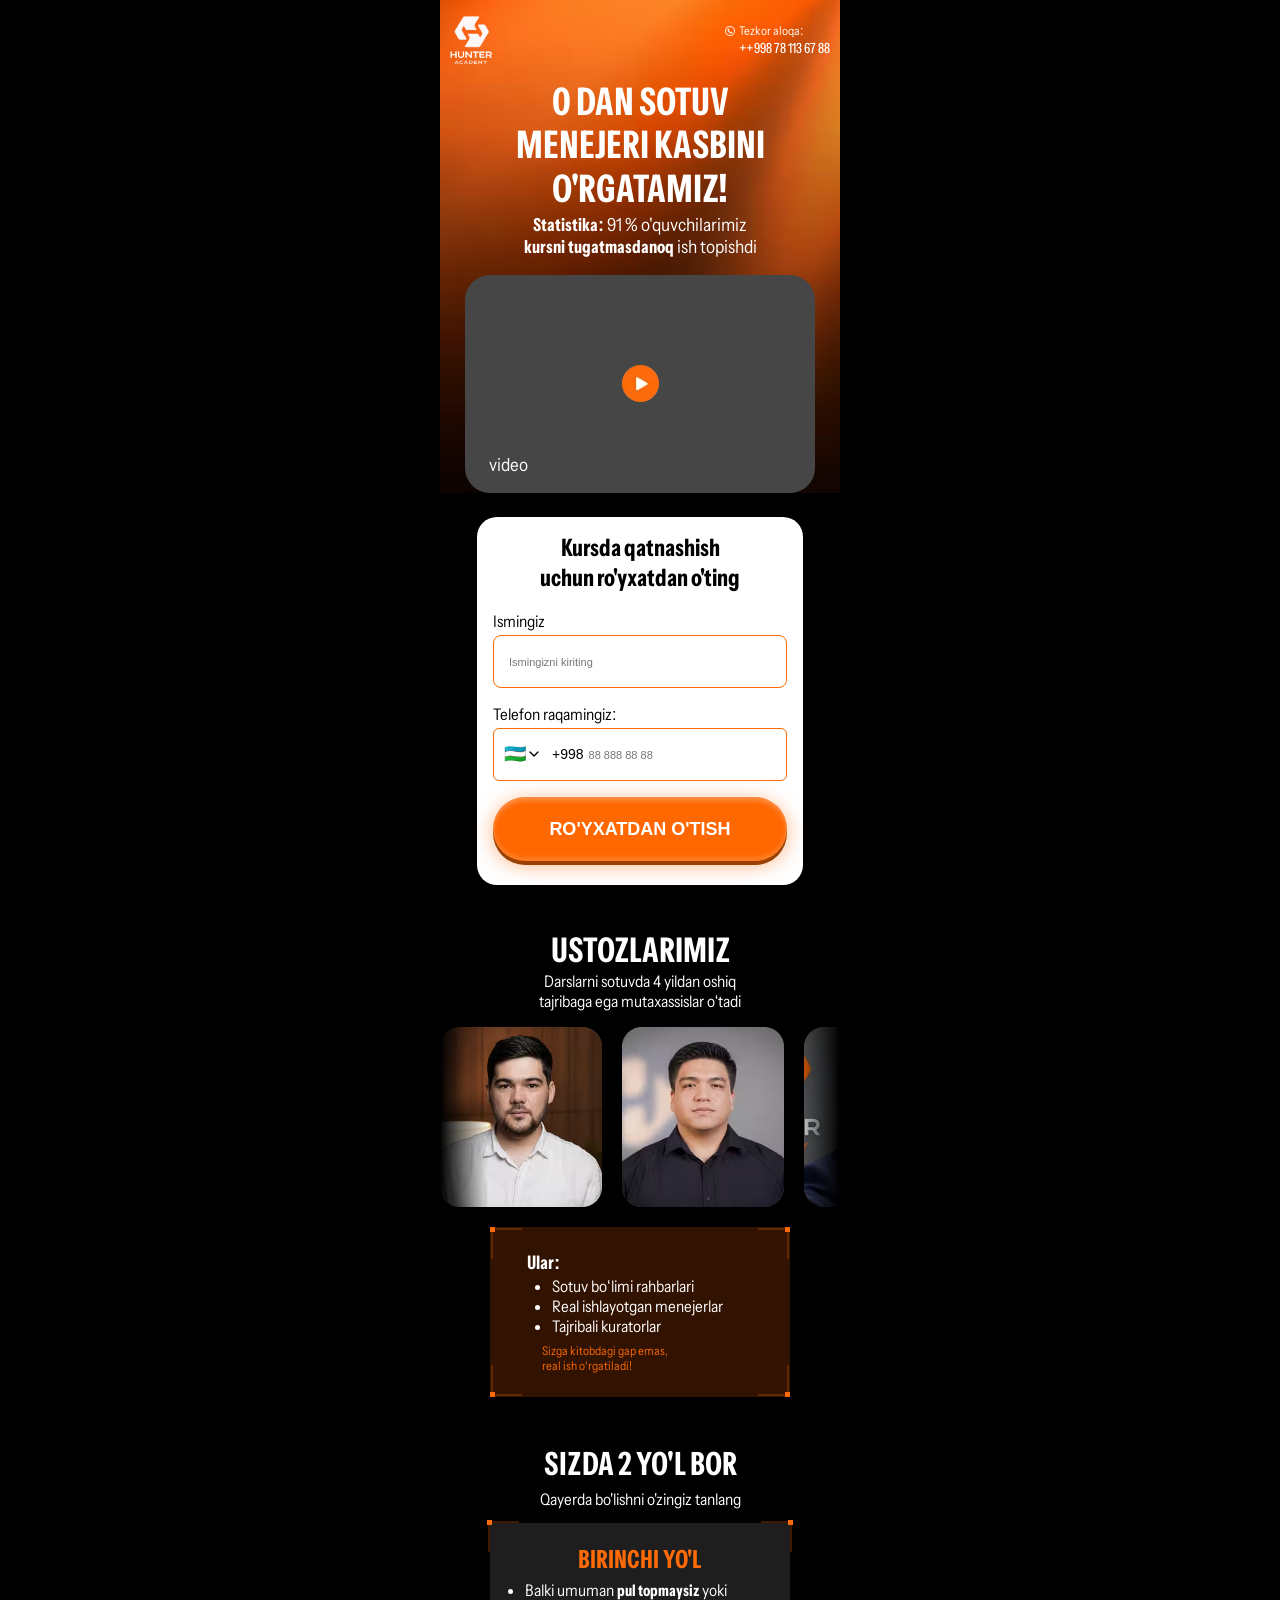
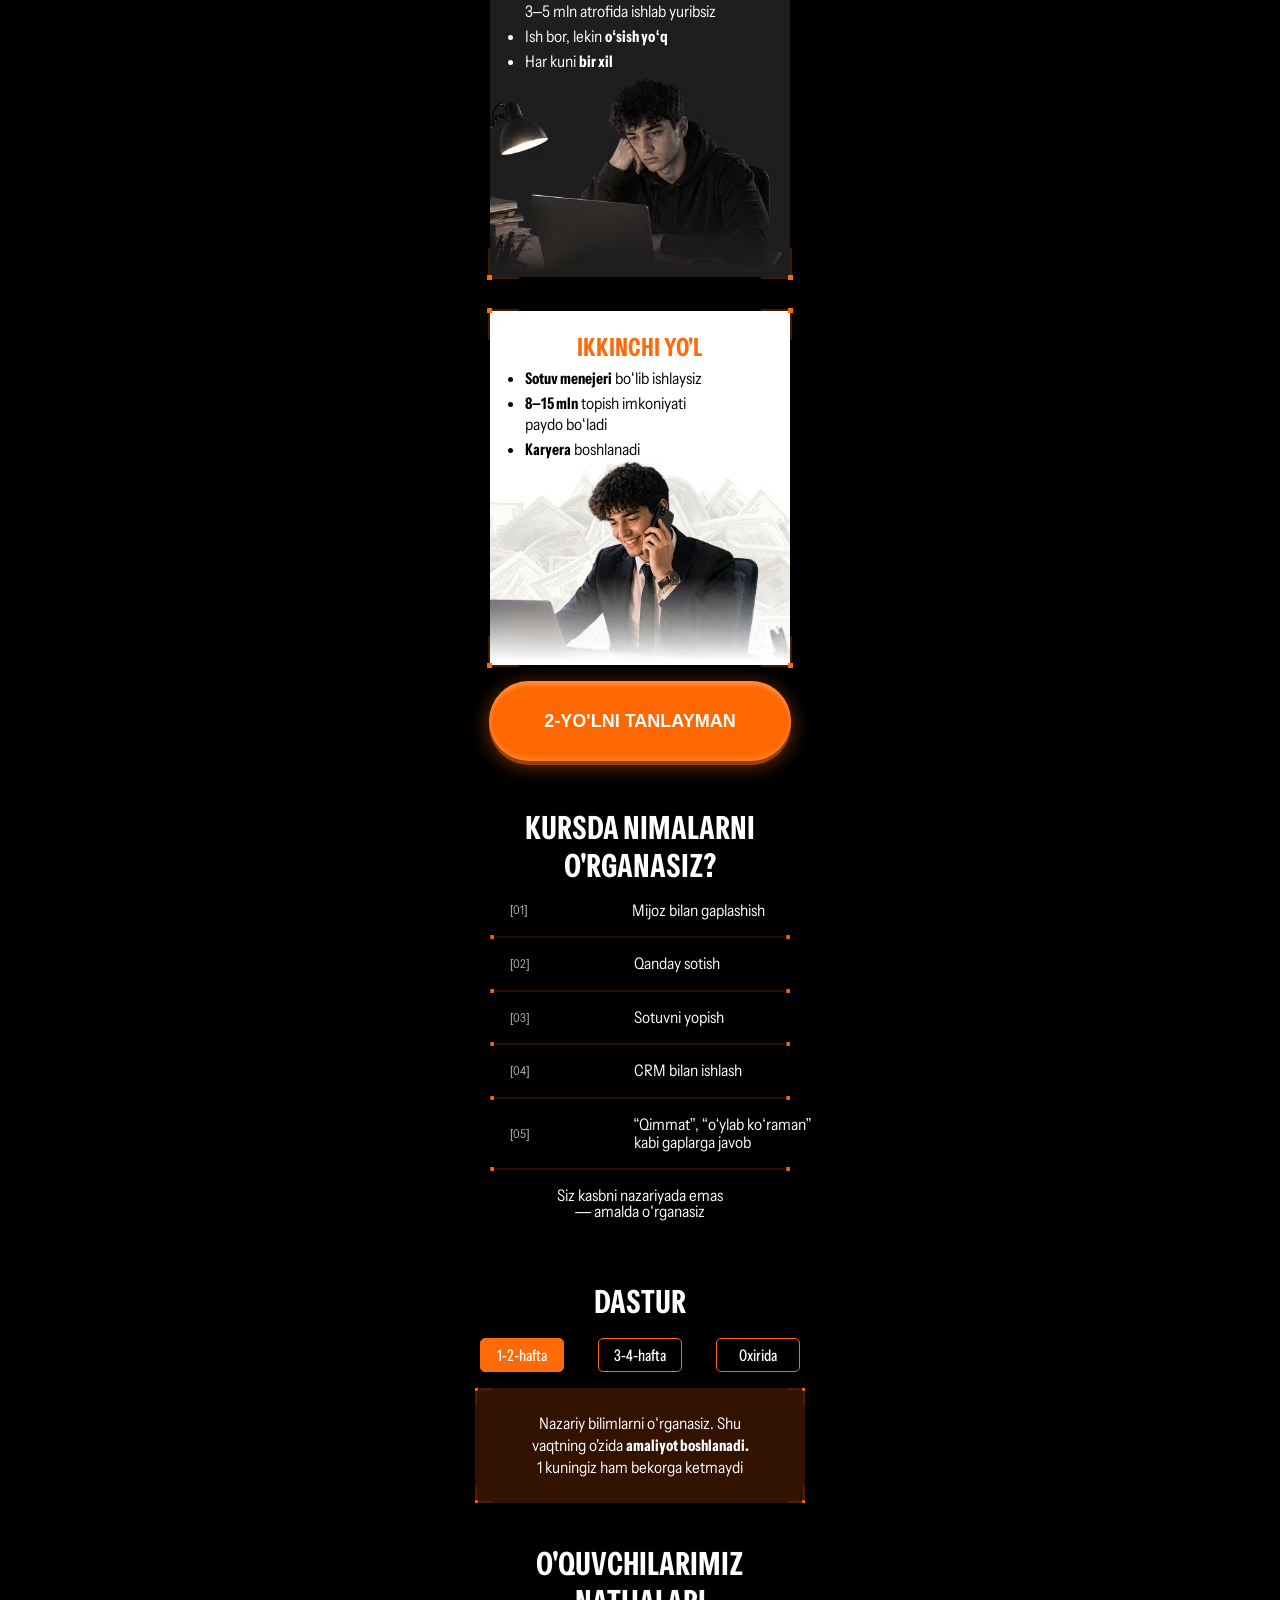
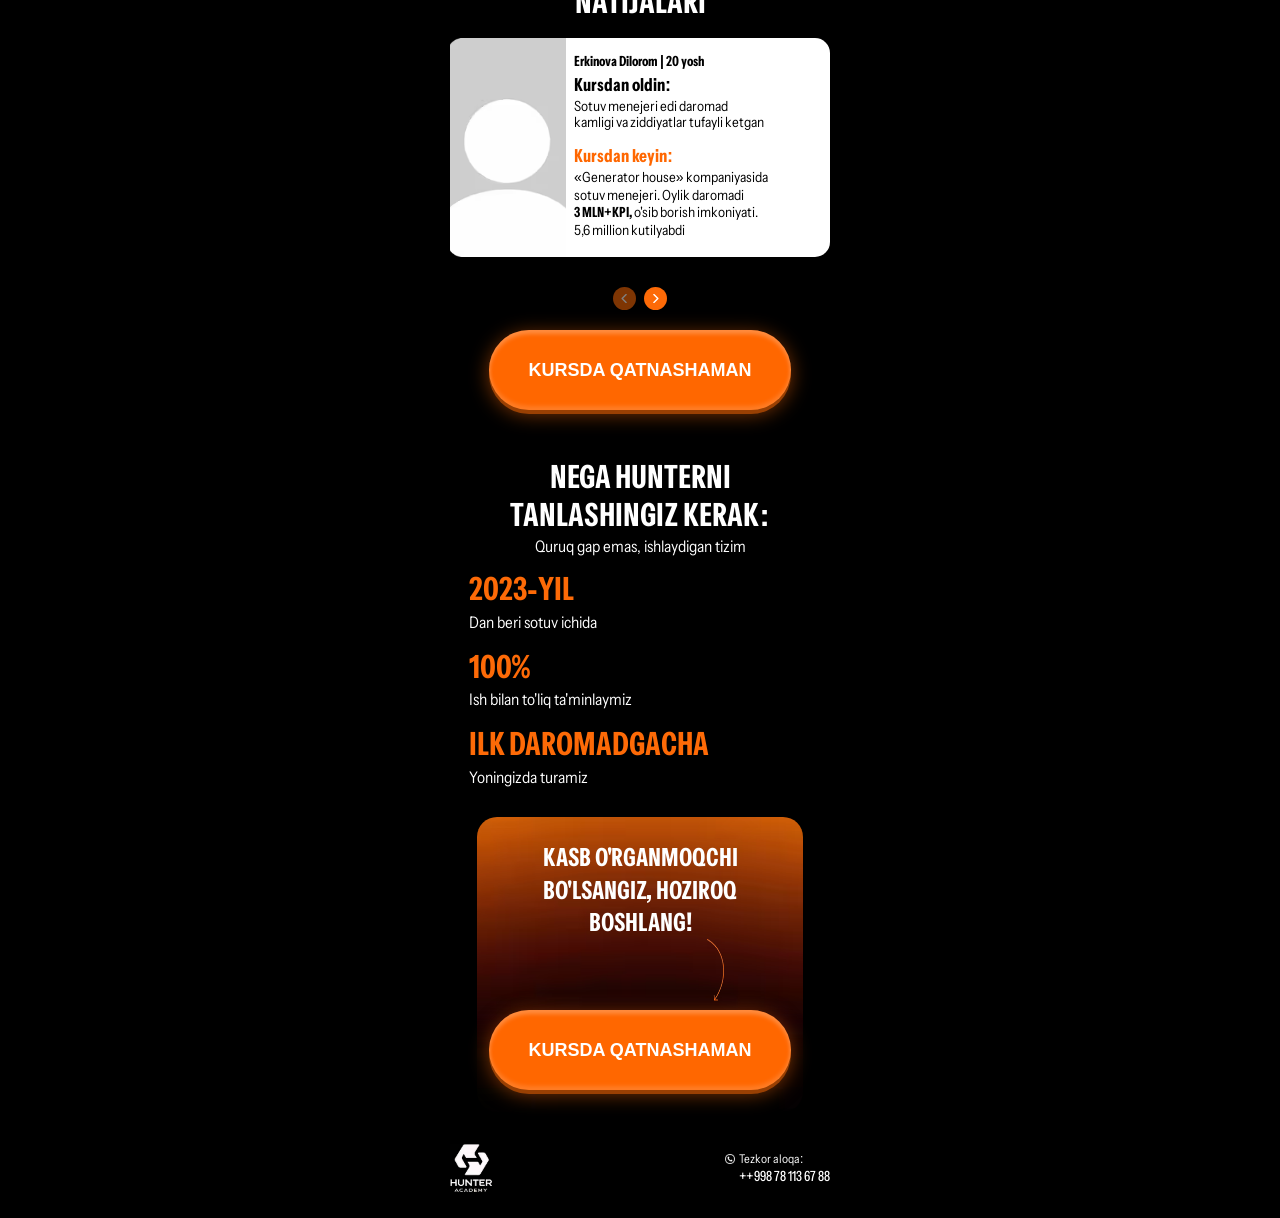
==== commit 6d94d04b: "Add files via upload" ====
--- a/index.html
+++ b/index.html
@@ -93,7 +93,8 @@
         <section class="teachersSection">
             <div class="">
                 <h2 class="teachersTitle">ustozlarimiz</h2>
-                <p class="teachersSubtitle">Darslarni sotuvda 4 yildan oshiq <br> tajribaga ega mutaxassislar o‘tadi</p>
+                <p class="teachersSubtitle">Darslarni sotuvda 4 yildan oshiq <br> tajribaga ega mutaxassislar o‘tadi
+                </p>
 
                 <div class="teachersWrapper">
                     <div class="teachersTrack">
@@ -335,8 +336,18 @@
                         </div>
 
                         <div class="resultsSlideCompare">
-                            <p style="margin-bottom: 52px;">Kursdan oldin:</p>
-                            <p style="margin-bottom: 44px;">Kursdan keyin:</p>
+                            <p class="resultsSlideCompare__text">Erkinova Dilorom | 20 yosh</p>
+                            <h3>Kursdan oldin:</h3>
+                            <p style="margin-bottom: 16px;">Sotuv menejeri edi daromad <br> kamligi va ziddiyatlar
+                                tufayli ketgan</p>
+
+                            <h3 style="color: #FF6700;">Kursdan keyin:</h3>
+                            <p
+                                style="font-size: 14px; line-height: 125%; font-weight: 400; font-family: 'Instrument Sans', sans-serif;">
+                                «Generator house» kompaniyasida <br> sotuv menejeri. Oylik daromadi <br>
+                                <b>3 MLN+KPI,</b> o'sib borish imkoniyati. <br>
+                                5,6 million kutilyabdi
+                            </p>
                         </div>
                     </div>
 
@@ -347,8 +358,17 @@
                         </div>
 
                         <div class="resultsSlideCompare">
-                            <p style="margin-bottom: 52px;">Kursdan oldin:</p>
-                            <p style="margin-bottom: 44px;">Kursdan keyin:</p>
+                            <p class="resultsSlideCompare__text">Dexqonova Mu’mina | 23 yosh</p>
+                            <h3>Kursdan oldin:</h3>
+                            <p style="margin-bottom: 16px;">Hech qayerda ishlamagan</p>
+
+                            <h3 style="color: #FF6700;">Kursdan keyin:</h3>
+                            <p
+                                style="font-size: 14px; line-height: 125%; font-weight: 400; font-family: 'Instrument Sans', sans-serif;">
+                                «Global sert»  kompaniyasida  <br>
+                                <b>Sotuv menejeri. 4 mln so’m</b> oylik daromad, keyingi oydan
+                                6, 7 million kutilyabdi
+                            </p>
                         </div>
                     </div>
 
@@ -359,8 +379,18 @@
                         </div>
 
                         <div class="resultsSlideCompare">
-                            <p style="margin-bottom: 52px;">Kursdan oldin:</p>
-                            <p style="margin-bottom: 44px;">Kursdan keyin:</p>
+                            <p class="resultsSlideCompare__text">Xaydarov Shaxobiddin | 21 yosh</p>
+                            <h3>Kursdan oldin:</h3>
+                            <p style="margin-bottom: 16px;">Qorovul bo'lib ishlagan</p>
+
+                            <h3 style="color: #FF6700;">Kursdan keyin:</h3>
+                            <p
+                                style="font-size: 14px; line-height: 125%; font-weight: 400; font-family: 'Instrument Sans', sans-serif;">
+                                Hoover kompaniyasida sotuv <br> menejeri. Hozirda <b>3.5 million oylik</b> daromad
+                                (1-oy), keyingi
+                                oydan
+                                5,6 million kutilyabdi
+                            </p>
                         </div>
                     </div>
                     <div class="resultsSlide">
@@ -370,8 +400,16 @@
                         </div>
 
                         <div class="resultsSlideCompare">
-                            <p style="margin-bottom: 52px;">Kursdan oldin:</p>
-                            <p style="margin-bottom: 44px;">Kursdan keyin:</p>
+                            <p class="resultsSlideCompare__text">Sheraliyev Diyorbek | 19 yosh</p>
+                            <h3>Kursdan oldin:</h3>
+                            <p style="margin-bottom: 16px;">«Uzum Nasiya» da yordamchi <br> operator edi</p>
+
+                            <h3 style="color: #FF6700;">Kursdan keyin:</h3>
+                            <p
+                                style="font-size: 14px; line-height: 125%; font-weight: 400; font-family: 'Instrument Sans', sans-serif;">
+                                «HERO ACADEMY» da Sotuv <br> Menejeri. Oylik daromadi kutuvi <br> $300. <b>Kelajakda
+                                    600-700$</b>
+                            </p>
                         </div>
                     </div>
                     <div class="resultsSlide">
@@ -381,8 +419,17 @@
                         </div>
 
                         <div class="resultsSlideCompare">
-                            <p style="margin-bottom: 52px;">Kursdan oldin:</p>
-                            <p style="margin-bottom: 44px;">Kursdan keyin:</p>
+                            <p class="resultsSlideCompare__text">Doshanova Shaxlo | 34 yosh</p>
+                            <h3>Kursdan oldin:</h3>
+                            <p style="margin-bottom: 16px;">Toshkent Tez Tibbiy yordam <br> bo'limida operator.</p>
+
+                            <h3 style="color: #FF6700;">Kursdan keyin:</h3>
+                            <p
+                                style="font-size: 14px; line-height: 125%; font-weight: 400; font-family: 'Instrument Sans', sans-serif;">
+                                «Asko» kompaniyasida  sotuv <br> menejeri 2.5 mln so'm  FIKSA+KPI <br> boshlanishi 10 mln
+                                so'mgacha  <br>
+                                maqsadlari 25 MLN so’m
+                            </p>
                         </div>
                     </div>
                     <div class="resultsSlide">
@@ -392,8 +439,15 @@
                         </div>
 
                         <div class="resultsSlideCompare">
-                            <p style="margin-bottom: 52px;">Kursdan oldin:</p>
-                            <p style="margin-bottom: 44px;">Kursdan keyin:</p>
+                            <p class="resultsSlideCompare__text">Ilhomjon Axmedov | 25 yosh</p>
+                            <h3>Kursdan oldin:</h3>
+                            <p style="margin-bottom: 16px;">Toshkent Tez Tibbiy yordam <br> bo'limida operator.</p>
+
+                            <h3 style="color: #FF6700;">Kursdan keyin:</h3>
+                            <p
+                                style="font-size: 14px; line-height: 125%; font-weight: 400; font-family: 'Instrument Sans', sans-serif;">
+                               «BISSEL»  kompaniyasida  sotuv <br> menejeri  bo‘lib  <b>ish boshlayabdi, <br> o'qishini 3-haftasida.</b> Oylik <br> daromadi kutuvi  4-5 million 
+                            </p>
                         </div>
                     </div>
                 </div>
--- a/css/main.css
+++ b/css/main.css
@@ -1 +1 @@
-@font-face { font-family: 'Instrument Sans'; src: url(../font/InstrumentSans_Condensed-Bold-subset.woff2); font-weight: 700; font-display: swap; } @font-face { font-family: 'Instrument Sans'; src: url(../font/InstrumentSans_Condensed-Medium-subset.woff2); font-weight: 500; font-display: swap; } @font-face { font-family: 'Instrument Sans'; src: url(../font/InstrumentSans_SemiCondensed-Regular-subset.woff2); font-weight: 400; font-display: swap; } .pathsSection { padding-bottom: 48px; } .pathsTitle { font-weight: 700; font-size: 32px; line-height: 120%; text-align: center; text-transform: uppercase; color: white; margin-bottom: 8px; } .pathsSubtitle { font-weight: 400; font-size: 16px; line-height: 100%; text-align: center; color: white; margin-bottom: 16px; } .pathsGrid { display: flex; flex-direction: column; gap: 18px; } .pathsContainer { max-width: 400px; margin: 0 auto; padding: 0 10px; position: relative; margin: 0 auto; display: flex; flex-direction: column; justify-content: center; align-items: center; } .pathsCard { background-color: #1E1E1E; max-width: 300px; width: 100%; position: relative; padding: 24px 0 0 0; margin-bottom: 16px; } .pathsCardTitle { font-weight: 700; font-size: 25px; line-height: 100%; text-transform: uppercase; color: #FD6A07; margin-bottom: 8px; text-align: center; letter-spacing: 3%; } .pathsCardList { margin-left: 35px; display: flex; flex-direction: column; gap: 4px; } .pathsCardList li { font-weight: 400; font-size: 16px; line-height: 130%; color: white; } .pathsCardImg { max-width: 300px; width: 100%; height: auto; margin-left: -px; } .pathsGrid__images img { position: absolute; } .pathsGrid__images img:nth-child(1) { top: -3px; left: -3px; transform: rotate(270deg); } .pathsGrid__images img:nth-child(2) { top: -3px; right: -3px; } .pathsGrid__images img:nth-child(3) { bottom: -3px; left: -3px; transform: rotate(180deg); } .pathsGrid__images img:nth-child(4) { bottom: -3px; right: -3px; transform: rotate(90deg); } .pathsCard--after { background-color: white; } .pathsBtn { max-width: 302px; width: 100%; cursor: pointer; border: none; border-radius: 50px; background-color: #FF6700; box-shadow: 0px 4px 0px 0px #9A4003, 0px 4px 4px 0px #FFFFFF40 inset, 0px -4px 4px 0px #FFFFFF26 inset, 0px 4px 20px 0px #FD6A0780; padding: 31px 0; color: white; font-weight: 700; font-size: 18px; line-height: 100%; letter-spacing: 4%; text-shadow: 0px 1px 2px 0px #00000026; text-transform: uppercase; } .topicsSection { padding-bottom: 48px; } .topicsContainer { max-width: 400px; margin: 0 auto; padding: 0 10px; } .topicsGrid { display: flex; flex-direction: column; gap: 16px; } .topicsGrid img { margin: 0 auto; max-width: 300px; width: 100%; } .topicsCard { display: flex; align-items: center; margin-left: 60px; max-width: 310px; width: 100%; color: white; gap: 104px; } .topicsCardNum { font-weight: 400; font-size: 12px; line-height: 100%; text-align: center; text-transform: uppercase; opacity: 70%; } .topicsCardTitle { font-weight: 400; font-size: 16px; line-height: 110%; } .programSection { padding-bottom: 42px; } .programTabs { display: flex; align-items: center; justify-content: center; gap: 34px; } .programTab { border: 1px solid #FD6A07; border-radius: 5px; max-width: 84px; width: 100%; font-weight: 500; font-size: 16px; line-height: 100%; letter-spacing: 4%; cursor: pointer; text-align: center; color: white; padding: 8px; margin-bottom: 16px; } .programTab.active { background-color: #FD6A07; color: white; } .programPanel { display: none; } .programPanel.active { display: block; } .text { font-weight: 400; font-size: 16px; line-height: 140%; text-align: center; color: white; } .resultsSection { padding-bottom: 48px; } .resultsSlider { margin-bottom: 30px; max-width: 326px; margin-left: auto; margin-right: auto; display: flex; overflow-x: auto; scroll-snap-type: x mandatory; scrollbar-width: none; -ms-overflow-style: none; -webkit-overflow-scrolling: touch; scroll-behavior: smooth; } .resultsSlider::-webkit-scrollbar { display: none; } .resultsSlide { background-color: white; border-radius: 15px; flex: 0 0 100%; scroll-snap-align: center; display: flex; } .resultsSlidePhoto { background-color: #DCDCDC; border-top-left-radius: 15px; border-bottom-left-radius: 15px; max-width: 116px; position: relative; width: 100%; } .resultsSlidePhoto img { margin-top: -2px; margin-bottom: -4px; object-fit: cover; flex-shrink: 0; height: 208px; } .resultsSlideCompare { padding: 16px 0 8px 8px; } .resultsSlideCompare p { font-weight: 700; font-size: 18px; font-family: "Instrument Sans", sans-serif; line-height: 100%; } .resultsDots { display: flex; align-items: center; justify-content: center; cursor: pointer; gap: 8px; margin-bottom: 16px; } .whySection { padding-bottom: 32px; } .whyStats { display: flex; flex-direction: column; gap: 16px; max-width: 342px; width: 100%; margin-left: 20px; margin-bottom: 30px; margin-left: auto; margin-right: auto; justify-content: center; } .whyStatNum { font-weight: 700; font-size: 32px; line-height: 120%; text-transform: uppercase; color: #FD6A07; margin-bottom: 4px; } .whyStatLabel { font-weight: 400; font-size: 16px; line-height: 120%; color: white; } .whyCta { background-image: url(../images/bgs.avif); background-repeat: no-repeat; background-size: cover; border-radius: 20px; max-width: 326px; padding: 24px 0 22px 0; width: 100%; margin-bottom: 32px; margin-left: auto; margin-right: auto; background-position: center; } .whyCtaTitle { font-weight: 700; font-size: 25px; line-height: 130%; letter-spacing: 2%; text-align: center; text-transform: uppercase; color: white; } .whyCtaArrows { margin-left: 230px; margin-bottom: 5px; } .pathsBtn {} .teachersGrid { display: flex; gap: 12px; max-width: 400px; margin: 0 auto; padding: 0 10px; overflow-x: auto; overflow-y: hidden; scroll-snap-type: x mandatory; -webkit-overflow-scrolling: touch; scrollbar-width: none; } .teachersGrid::-webkit-scrollbar { display: none; } .teachersCard { flex: 0 0 auto; scroll-snap-align: start; } @media (max-width:400px) { .topicsCard { margin-left: 30px; } } @media (max-width:350px) { .topicsCard { margin-left: 0px; gap: 90px; } .pathsTitle { font-size: 31px; } } .homeModal, .homeModalOverlay { position: fixed; top: 0; height: 100vh; width: 100%; left: 0; } .homeModal { z-index: 30; justify-content: center; align-items: center; display: flex; } .homeModalOverlay { background-color: rgba(0, 0, 0, 0.3); backdrop-filter: blur(5px); } .homeFormContainer { position: relative; z-index: 30; background-color: #fff; color: #000; border-radius: 8px; padding: 20px 40px 40px; width: 100%; max-width: 520px; box-shadow: 0 4px 12px rgba(0, 0, 0, 0.1); margin: 0 20px; position: fixed; top: 50%; left: 50%; transform: translate(-50%, -50%); } .homeFormTop { display: flex; justify-content: space-between; } .homeFormTopTitle { font-family: Inter, sans-serif; font-size: clamp(21px, 6.6vw, 24px); margin: 0 0 20px; color: #000; font-weight: 600; text-align: center; margin-left: auto; margin-right: auto; } .closeButton { background: 0 0; border: none; cursor: pointer; padding: 4px; justify-content: center; align-items: center; display: flex; position: absolute; top: 20px; right: 20px; color: #000; } .homeFormErrorText { color: #e53e3e; margin-bottom: 12px; font-size: 14px; font-family: system-ui, -apple-system, BlinkMacSystemFont, "Segoe UI", sans-serif; padding-top: 5px; padding-bottom: 5px; } .HomeFormRowInput, .HomeFormRowLabel { font-family: system-ui, -apple-system, BlinkMacSystemFont, "Segoe UI", sans-serif; font-size: 18px; } .HomeFormRow { margin-bottom: 20px; } .HomeFormRowLabel { display: block; margin-bottom: 6px; color: #000; } .HomeFormRowInput { width: 100%; padding: 10px 16px; border: 1px solid #c9c9c9; min-height: 48px; background-color: #f3f7f8; border-radius: 6px; font-weight: 400; outline: 0; height: 50px; transition: border-color 0.2s; } .HomeFormRowInput:focus { border-color: #D40000; } .HomeFormRowInput::placeholder { color: #aaa; } .HomeFormBtn { font-family: sans-serif; height: 60px; width: 100%; cursor: pointer; border-radius: 10px; background-color: #FF6700; transition: 0.3s; font-weight: 700; font-size: 28px; color: white; text-transform: uppercase; border: none; position: relative; display: flex; align-items: center; justify-content: center; } .phone-input-container { display: flex; align-items: center; position: relative; border: 1px solid #c9c9c9; background-color: transparent; border-radius: 6px; } .phone-input-container:focus { border-color: #e71f1f; } .selected-code { display: flex; margin-left: 10px; } .country-selector { position: relative; margin-right: 10px; } .selected-country { color: #000; display: flex; align-items: center; padding: 10px; padding-right: 0; border-radius: 6px; cursor: pointer; min-height: 50px; font-family: sans-serif !important; font-size: 18px; font-weight: 400 !important; min-width: max-content; border: none; background-color: transparent; } .country-dropdown { position: absolute; top: 110%; left: 0; width: 100%; background-color: #fff; border: 1px solid #c9c9c9; border-radius: 6px; box-shadow: 0 4px 12px rgba(0, 0, 0, 0.1); z-index: 40; max-height: 200px; overflow-y: auto; font-family: sans-serif !important; font-weight: 400 !important; } .country-option { display: flex; justify-content: space-between; align-items: center; padding: 10px; cursor: pointer; font-family: sans-serif; font-weight: 400 !important; } .country-option:hover { background-color: #f3f7f8; } .country-option.selected { background-color: #e6f0fa; } @media screen and (max-width: 768px) { .homeFormContainer { max-width: 100%; padding: 80px 20px 20px; margin: 0; border-radius: 6px; height: 100vh; } .homeFormTopTitle { text-align: center; max-width: 408px; margin-left: auto; margin-right: auto; font-weight: 700; margin-bottom: 15px; } .homeFormTop { flex-direction: column; align-items: flex-start; } .closeButton { width: 100%; height: 50px; background-color: #000; color: #fff; padding-right: 20px; top: 0; left: 0; justify-content: end; } .homeFormErrorText { font-size: 12px; margin-bottom: 8px; } .HomeFormRowLabel { margin-bottom: 6px; } .HomeFormRowInput { padding: 0 12px; min-height: 40px; background-color: transparent; } .HomeFormRowInput::placeholder { color: #a3a3a3; } .HomeFormBtn { font-size: 18px; font-weight: 700; margin-top: 24px; } } @media screen and (max-width: 480px) { .homeFormContainer { max-width: 100%; padding: 80px 20px 20px; margin: 0; border-radius: 6px; height: 100vh; } .homeFormTopTitle { text-align: center; margin: 0 auto 15px; } .homeFormErrorText { font-size: 12px; margin-bottom: 8px; } .HomeFormRowLabel { margin-bottom: 6px; } .HomeFormRowInput { padding: 0 12px; min-height: 40px; background-color: transparent; border-radius: 10px; } .HomeFormRowInput::placeholder { color: #a3a3a3; } .HomeFormBtn { font-size: 16px; padding: 10px 0; margin-top: 24px; height: 50px; } }+@font-face { font-family: 'Instrument Sans'; src: url(../font/InstrumentSans_Condensed-Bold-subset.woff2); font-weight: 700; font-display: swap; } @font-face { font-family: 'Instrument Sans'; src: url(../font/InstrumentSans_Condensed-Medium-subset.woff2); font-weight: 500; font-display: swap; } @font-face { font-family: 'Instrument Sans'; src: url(../font/InstrumentSans_SemiCondensed-Regular-subset.woff2); font-weight: 400; font-display: swap; } .pathsSection { padding-bottom: 48px; } .pathsTitle { font-weight: 700; font-size: 32px; line-height: 120%; text-align: center; text-transform: uppercase; color: white; margin-bottom: 8px; } .pathsSubtitle { font-weight: 400; font-size: 16px; line-height: 100%; text-align: center; color: white; margin-bottom: 16px; } .pathsGrid { display: flex; flex-direction: column; gap: 18px; } .pathsContainer { max-width: 400px; margin: 0 auto; padding: 0 10px; position: relative; margin: 0 auto; display: flex; flex-direction: column; justify-content: center; align-items: center; } .pathsCard { background-color: #1E1E1E; max-width: 300px; width: 100%; position: relative; padding: 24px 0 0 0; margin-bottom: 16px; } .pathsCardTitle { font-weight: 700; font-size: 25px; line-height: 100%; text-transform: uppercase; color: #FD6A07; margin-bottom: 8px; text-align: center; letter-spacing: 3%; } .pathsCardList { margin-left: 35px; display: flex; flex-direction: column; gap: 4px; } .pathsCardList li { font-weight: 400; font-size: 16px; line-height: 130%; color: white; } .pathsCardImg { max-width: 300px; width: 100%; height: auto; margin-left: -px; } .pathsGrid__images img { position: absolute; } .pathsGrid__images img:nth-child(1) { top: -3px; left: -3px; transform: rotate(270deg); } .pathsGrid__images img:nth-child(2) { top: -3px; right: -3px; } .pathsGrid__images img:nth-child(3) { bottom: -3px; left: -3px; transform: rotate(180deg); } .pathsGrid__images img:nth-child(4) { bottom: -3px; right: -3px; transform: rotate(90deg); } .pathsCard--after { background-color: white; } .pathsBtn { max-width: 302px; width: 100%; cursor: pointer; border: none; border-radius: 50px; background-color: #FF6700; box-shadow: 0px 4px 0px 0px #9A4003, 0px 4px 4px 0px #FFFFFF40 inset, 0px -4px 4px 0px #FFFFFF26 inset, 0px 4px 20px 0px #FD6A0780; padding: 31px 0; color: white; font-weight: 700; font-size: 18px; line-height: 100%; letter-spacing: 4%; text-shadow: 0px 1px 2px 0px #00000026; text-transform: uppercase; } .topicsSection { padding-bottom: 48px; } .topicsContainer { max-width: 400px; margin: 0 auto; padding: 0 10px; } .topicsGrid { display: flex; flex-direction: column; gap: 16px; } .topicsGrid img { margin: 0 auto; max-width: 300px; width: 100%; } .topicsCard { display: flex; align-items: center; margin-left: 60px; max-width: 310px; width: 100%; color: white; gap: 104px; } .topicsCardNum { font-weight: 400; font-size: 12px; line-height: 100%; text-align: center; text-transform: uppercase; opacity: 70%; } .topicsCardTitle { font-weight: 400; font-size: 16px; line-height: 110%; } .programSection { padding-bottom: 42px; } .programTabs { display: flex; align-items: center; justify-content: center; gap: 34px; } .programTab { border: 1px solid #FD6A07; border-radius: 5px; max-width: 84px; width: 100%; font-weight: 500; font-size: 16px; line-height: 100%; letter-spacing: 4%; cursor: pointer; text-align: center; color: white; padding: 8px; margin-bottom: 16px; } .programTab.active { background-color: #FD6A07; color: white; } .programPanel { display: none; } .programPanel.active { display: block; } .text { font-weight: 400; font-size: 16px; line-height: 140%; text-align: center; color: white; } .resultsSection { padding-bottom: 48px; } .resultsSlider { margin-bottom: 30px; margin-left: auto; margin-right: auto; display: flex; overflow-x: auto; scroll-snap-type: x mandatory; scrollbar-width: none; -ms-overflow-style: none; -webkit-overflow-scrolling: touch; scroll-behavior: smooth; } .resultsSlider::-webkit-scrollbar { display: none; } .resultsSlide { background-color: white; width: 400px; border-radius: 15px; flex: 0 0 100%; scroll-snap-align: center; display: flex; } .resultsSlidePhoto { background-color: #DCDCDC; border-top-left-radius: 15px; border-bottom-left-radius: 15px; max-width: 116px; height: 219px; position: relative; width: 100%; } .resultsSlidePhoto img { margin-bottom: 5px; object-fit: cover; flex-shrink: 0; height: 219px; } .resultsSlideCompare { padding: 16px 0 8px 8px; } .resultsSlideCompare h3 { font-weight: 700; font-size: 18px; font-family: "Instrument Sans", sans-serif; line-height: 100%; margin-bottom: 4px; } .resultsSlideCompare__text { font-family: "Instrument Sans", sans-serif; font-weight: 600; font-size: 14px; line-height: 100%; margin-bottom: 8px; } .resultsSlideCompare { font-family: 'Instrument Sans', sans-serif; font-weight: 400; font-size: 14px; line-height: 120%; } .resultsDots { display: flex; align-items: center; justify-content: center; cursor: pointer; gap: 8px; margin-bottom: 16px; } .whySection { padding-bottom: 32px; } .whyStats { display: flex; flex-direction: column; gap: 16px; max-width: 342px; width: 100%; margin-left: 20px; margin-bottom: 30px; margin-left: auto; margin-right: auto; justify-content: center; } .whyStatNum { font-weight: 700; font-size: 32px; line-height: 120%; text-transform: uppercase; color: #FD6A07; margin-bottom: 4px; } .whyStatLabel { font-weight: 400; font-size: 16px; line-height: 120%; color: white; } .whyCta { background-image: url(../images/bgs.avif); background-repeat: no-repeat; background-size: cover; border-radius: 20px; max-width: 326px; padding: 24px 0 22px 0; width: 100%; margin-bottom: 32px; margin-left: auto; margin-right: auto; background-position: center; } .whyCtaTitle { font-weight: 700; font-size: 25px; line-height: 130%; letter-spacing: 2%; text-align: center; text-transform: uppercase; color: white; } .whyCtaArrows { margin-left: 230px; margin-bottom: 5px; } .pathsBtn {} .teachersGrid { display: flex; gap: 12px; max-width: 400px; margin: 0 auto; padding: 0 10px; overflow-x: auto; overflow-y: hidden; scroll-snap-type: x mandatory; -webkit-overflow-scrolling: touch; scrollbar-width: none; } .teachersGrid::-webkit-scrollbar { display: none; } .teachersCard { flex: 0 0 auto; scroll-snap-align: start; } @media (max-width:400px) { .topicsCard { margin-left: 30px; } } @media (max-width:350px) { .topicsCard { margin-left: 0px; gap: 90px; } .pathsTitle { font-size: 31px; } } .homeModal, .homeModalOverlay { position: fixed; top: 0; height: 100vh; width: 100%; left: 0; } .homeModal { z-index: 30; justify-content: center; align-items: center; display: flex; } .homeModalOverlay { background-color: rgba(0, 0, 0, 0.3); backdrop-filter: blur(5px); } .homeFormContainer { position: relative; z-index: 30; background-color: #fff; color: #000; border-radius: 8px; padding: 20px 40px 40px; width: 100%; max-width: 520px; box-shadow: 0 4px 12px rgba(0, 0, 0, 0.1); margin: 0 20px; position: fixed; top: 50%; left: 50%; transform: translate(-50%, -50%); } .homeFormTop { display: flex; justify-content: space-between; } .homeFormTopTitle { font-family: Inter, sans-serif; font-size: clamp(21px, 6.6vw, 24px); margin: 0 0 20px; color: #000; font-weight: 600; text-align: center; margin-left: auto; margin-right: auto; } .closeButton { background: 0 0; border: none; cursor: pointer; padding: 4px; justify-content: center; align-items: center; display: flex; position: absolute; top: 20px; right: 20px; color: #000; } .homeFormErrorText { color: #e53e3e; margin-bottom: 12px; font-size: 14px; font-family: system-ui, -apple-system, BlinkMacSystemFont, "Segoe UI", sans-serif; padding-top: 5px; padding-bottom: 5px; } .HomeFormRowInput, .HomeFormRowLabel { font-family: system-ui, -apple-system, BlinkMacSystemFont, "Segoe UI", sans-serif; font-size: 18px; } .HomeFormRow { margin-bottom: 20px; } .HomeFormRowLabel { display: block; margin-bottom: 6px; color: #000; } .HomeFormRowInput { width: 100%; padding: 10px 16px; border: 1px solid #c9c9c9; min-height: 48px; background-color: #f3f7f8; border-radius: 6px; font-weight: 400; outline: 0; height: 50px; transition: border-color 0.2s; } .HomeFormRowInput:focus { border-color: #D40000; } .HomeFormRowInput::placeholder { color: #aaa; } .HomeFormBtn { font-family: sans-serif; height: 60px; width: 100%; cursor: pointer; border-radius: 10px; background-color: #FF6700; transition: 0.3s; font-weight: 700; font-size: 28px; color: white; text-transform: uppercase; border: none; position: relative; display: flex; align-items: center; justify-content: center; } .phone-input-container { display: flex; align-items: center; position: relative; border: 1px solid #c9c9c9; background-color: transparent; border-radius: 6px; } .phone-input-container:focus { border-color: #e71f1f; } .selected-code { display: flex; margin-left: 10px; } .country-selector { position: relative; margin-right: 10px; } .selected-country { color: #000; display: flex; align-items: center; padding: 10px; padding-right: 0; border-radius: 6px; cursor: pointer; min-height: 50px; font-family: sans-serif !important; font-size: 18px; font-weight: 400 !important; min-width: max-content; border: none; background-color: transparent; } .country-dropdown { position: absolute; top: 110%; left: 0; width: 100%; background-color: #fff; border: 1px solid #c9c9c9; border-radius: 6px; box-shadow: 0 4px 12px rgba(0, 0, 0, 0.1); z-index: 40; max-height: 200px; overflow-y: auto; font-family: sans-serif !important; font-weight: 400 !important; } .country-option { display: flex; justify-content: space-between; align-items: center; padding: 10px; cursor: pointer; font-family: sans-serif; font-weight: 400 !important; } .country-option:hover { background-color: #f3f7f8; } .country-option.selected { background-color: #e6f0fa; } @media screen and (max-width: 768px) { .homeFormContainer { max-width: 100%; padding: 80px 20px 20px; margin: 0; border-radius: 6px; height: 100vh; } .homeFormTopTitle { text-align: center; max-width: 408px; margin-left: auto; margin-right: auto; font-weight: 700; margin-bottom: 15px; } .homeFormTop { flex-direction: column; align-items: flex-start; } .closeButton { width: 100%; height: 50px; background-color: #000; color: #fff; padding-right: 20px; top: 0; left: 0; justify-content: end; } .homeFormErrorText { font-size: 12px; margin-bottom: 8px; } .HomeFormRowLabel { margin-bottom: 6px; } .HomeFormRowInput { padding: 0 12px; min-height: 40px; background-color: transparent; } .HomeFormRowInput::placeholder { color: #a3a3a3; } .HomeFormBtn { font-size: 18px; font-weight: 700; margin-top: 24px; } } @media screen and (max-width: 480px) { .homeFormContainer { max-width: 100%; padding: 80px 20px 20px; margin: 0; border-radius: 6px; height: 100vh; } .homeFormTopTitle { text-align: center; margin: 0 auto 15px; } .homeFormErrorText { font-size: 12px; margin-bottom: 8px; } .HomeFormRowLabel { margin-bottom: 6px; } .HomeFormRowInput { padding: 0 12px; min-height: 40px; background-color: transparent; border-radius: 10px; } .HomeFormRowInput::placeholder { color: #a3a3a3; } .HomeFormBtn { font-size: 16px; padding: 10px 0; margin-top: 24px; height: 50px; } }
--- a/css/main.css
+++ b/css/main.css
@@ -1 +1 @@
-@font-face { font-family: 'Instrument Sans'; src: url(../font/InstrumentSans_Condensed-Bold-subset.woff2); font-weight: 700; font-display: swap; } @font-face { font-family: 'Instrument Sans'; src: url(../font/InstrumentSans_Condensed-Medium-subset.woff2); font-weight: 500; font-display: swap; } @font-face { font-family: 'Instrument Sans'; src: url(../font/InstrumentSans_SemiCondensed-Regular-subset.woff2); font-weight: 400; font-display: swap; } .pathsSection { padding-bottom: 48px; } .pathsTitle { font-weight: 700; font-size: 32px; line-height: 120%; text-align: center; text-transform: uppercase; color: white; margin-bottom: 8px; } .pathsSubtitle { font-weight: 400; font-size: 16px; line-height: 100%; text-align: center; color: white; margin-bottom: 16px; } .pathsGrid { display: flex; flex-direction: column; gap: 18px; } .pathsContainer { max-width: 400px; margin: 0 auto; padding: 0 10px; position: relative; margin: 0 auto; display: flex; flex-direction: column; justify-content: center; align-items: center; } .pathsCard { background-color: #1E1E1E; max-width: 300px; width: 100%; position: relative; padding: 24px 0 0 0; margin-bottom: 16px; } .pathsCardTitle { font-weight: 700; font-size: 25px; line-height: 100%; text-transform: uppercase; color: #FD6A07; margin-bottom: 8px; text-align: center; letter-spacing: 3%; } .pathsCardList { margin-left: 35px; display: flex; flex-direction: column; gap: 4px; } .pathsCardList li { font-weight: 400; font-size: 16px; line-height: 130%; color: white; } .pathsCardImg { max-width: 300px; width: 100%; height: auto; margin-left: -px; } .pathsGrid__images img { position: absolute; } .pathsGrid__images img:nth-child(1) { top: -3px; left: -3px; transform: rotate(270deg); } .pathsGrid__images img:nth-child(2) { top: -3px; right: -3px; } .pathsGrid__images img:nth-child(3) { bottom: -3px; left: -3px; transform: rotate(180deg); } .pathsGrid__images img:nth-child(4) { bottom: -3px; right: -3px; transform: rotate(90deg); } .pathsCard--after { background-color: white; } .pathsBtn { max-width: 302px; width: 100%; cursor: pointer; border: none; border-radius: 50px; background-color: #FF6700; box-shadow: 0px 4px 0px 0px #9A4003, 0px 4px 4px 0px #FFFFFF40 inset, 0px -4px 4px 0px #FFFFFF26 inset, 0px 4px 20px 0px #FD6A0780; padding: 31px 0; color: white; font-weight: 700; font-size: 18px; line-height: 100%; letter-spacing: 4%; text-shadow: 0px 1px 2px 0px #00000026; text-transform: uppercase; } .topicsSection { padding-bottom: 48px; } .topicsContainer { max-width: 400px; margin: 0 auto; padding: 0 10px; } .topicsGrid { display: flex; flex-direction: column; gap: 16px; } .topicsGrid img { margin: 0 auto; max-width: 300px; width: 100%; } .topicsCard { display: flex; align-items: center; margin-left: 60px; max-width: 310px; width: 100%; color: white; gap: 104px; } .topicsCardNum { font-weight: 400; font-size: 12px; line-height: 100%; text-align: center; text-transform: uppercase; opacity: 70%; } .topicsCardTitle { font-weight: 400; font-size: 16px; line-height: 110%; } .programSection { padding-bottom: 42px; } .programTabs { display: flex; align-items: center; justify-content: center; gap: 34px; } .programTab { border: 1px solid #FD6A07; border-radius: 5px; max-width: 84px; width: 100%; font-weight: 500; font-size: 16px; line-height: 100%; letter-spacing: 4%; cursor: pointer; text-align: center; color: white; padding: 8px; margin-bottom: 16px; } .programTab.active { background-color: #FD6A07; color: white; } .programPanel { display: none; } .programPanel.active { display: block; } .text { font-weight: 400; font-size: 16px; line-height: 140%; text-align: center; color: white; } .resultsSection { padding-bottom: 48px; } .resultsSlider { margin-bottom: 30px; max-width: 326px; margin-left: auto; margin-right: auto; display: flex; overflow-x: auto; scroll-snap-type: x mandatory; scrollbar-width: none; -ms-overflow-style: none; -webkit-overflow-scrolling: touch; scroll-behavior: smooth; } .resultsSlider::-webkit-scrollbar { display: none; } .resultsSlide { background-color: white; border-radius: 15px; flex: 0 0 100%; scroll-snap-align: center; display: flex; } .resultsSlidePhoto { background-color: #DCDCDC; border-top-left-radius: 15px; border-bottom-left-radius: 15px; max-width: 116px; position: relative; width: 100%; } .resultsSlidePhoto img { margin-top: -2px; margin-bottom: -4px; object-fit: cover; flex-shrink: 0; height: 208px; } .resultsSlideCompare { padding: 16px 0 8px 8px; } .resultsSlideCompare p { font-weight: 700; font-size: 18px; font-family: "Instrument Sans", sans-serif; line-height: 100%; } .resultsDots { display: flex; align-items: center; justify-content: center; cursor: pointer; gap: 8px; margin-bottom: 16px; } .whySection { padding-bottom: 32px; } .whyStats { display: flex; flex-direction: column; gap: 16px; max-width: 342px; width: 100%; margin-left: 20px; margin-bottom: 30px; margin-left: auto; margin-right: auto; justify-content: center; } .whyStatNum { font-weight: 700; font-size: 32px; line-height: 120%; text-transform: uppercase; color: #FD6A07; margin-bottom: 4px; } .whyStatLabel { font-weight: 400; font-size: 16px; line-height: 120%; color: white; } .whyCta { background-image: url(../images/bgs.avif); background-repeat: no-repeat; background-size: cover; border-radius: 20px; max-width: 326px; padding: 24px 0 22px 0; width: 100%; margin-bottom: 32px; margin-left: auto; margin-right: auto; background-position: center; } .whyCtaTitle { font-weight: 700; font-size: 25px; line-height: 130%; letter-spacing: 2%; text-align: center; text-transform: uppercase; color: white; } .whyCtaArrows { margin-left: 230px; margin-bottom: 5px; } .pathsBtn {} .teachersGrid { display: flex; gap: 12px; max-width: 400px; margin: 0 auto; padding: 0 10px; overflow-x: auto; overflow-y: hidden; scroll-snap-type: x mandatory; -webkit-overflow-scrolling: touch; scrollbar-width: none; } .teachersGrid::-webkit-scrollbar { display: none; } .teachersCard { flex: 0 0 auto; scroll-snap-align: start; } @media (max-width:400px) { .topicsCard { margin-left: 30px; } } @media (max-width:350px) { .topicsCard { margin-left: 0px; gap: 90px; } .pathsTitle { font-size: 31px; } } .homeModal, .homeModalOverlay { position: fixed; top: 0; height: 100vh; width: 100%; left: 0; } .homeModal { z-index: 30; justify-content: center; align-items: center; display: flex; } .homeModalOverlay { background-color: rgba(0, 0, 0, 0.3); backdrop-filter: blur(5px); } .homeFormContainer { position: relative; z-index: 30; background-color: #fff; color: #000; border-radius: 8px; padding: 20px 40px 40px; width: 100%; max-width: 520px; box-shadow: 0 4px 12px rgba(0, 0, 0, 0.1); margin: 0 20px; position: fixed; top: 50%; left: 50%; transform: translate(-50%, -50%); } .homeFormTop { display: flex; justify-content: space-between; } .homeFormTopTitle { font-family: Inter, sans-serif; font-size: clamp(21px, 6.6vw, 24px); margin: 0 0 20px; color: #000; font-weight: 600; text-align: center; margin-left: auto; margin-right: auto; } .closeButton { background: 0 0; border: none; cursor: pointer; padding: 4px; justify-content: center; align-items: center; display: flex; position: absolute; top: 20px; right: 20px; color: #000; } .homeFormErrorText { color: #e53e3e; margin-bottom: 12px; font-size: 14px; font-family: system-ui, -apple-system, BlinkMacSystemFont, "Segoe UI", sans-serif; padding-top: 5px; padding-bottom: 5px; } .HomeFormRowInput, .HomeFormRowLabel { font-family: system-ui, -apple-system, BlinkMacSystemFont, "Segoe UI", sans-serif; font-size: 18px; } .HomeFormRow { margin-bottom: 20px; } .HomeFormRowLabel { display: block; margin-bottom: 6px; color: #000; } .HomeFormRowInput { width: 100%; padding: 10px 16px; border: 1px solid #c9c9c9; min-height: 48px; background-color: #f3f7f8; border-radius: 6px; font-weight: 400; outline: 0; height: 50px; transition: border-color 0.2s; } .HomeFormRowInput:focus { border-color: #D40000; } .HomeFormRowInput::placeholder { color: #aaa; } .HomeFormBtn { font-family: sans-serif; height: 60px; width: 100%; cursor: pointer; border-radius: 10px; background-color: #FF6700; transition: 0.3s; font-weight: 700; font-size: 28px; color: white; text-transform: uppercase; border: none; position: relative; display: flex; align-items: center; justify-content: center; } .phone-input-container { display: flex; align-items: center; position: relative; border: 1px solid #c9c9c9; background-color: transparent; border-radius: 6px; } .phone-input-container:focus { border-color: #e71f1f; } .selected-code { display: flex; margin-left: 10px; } .country-selector { position: relative; margin-right: 10px; } .selected-country { color: #000; display: flex; align-items: center; padding: 10px; padding-right: 0; border-radius: 6px; cursor: pointer; min-height: 50px; font-family: sans-serif !important; font-size: 18px; font-weight: 400 !important; min-width: max-content; border: none; background-color: transparent; } .country-dropdown { position: absolute; top: 110%; left: 0; width: 100%; background-color: #fff; border: 1px solid #c9c9c9; border-radius: 6px; box-shadow: 0 4px 12px rgba(0, 0, 0, 0.1); z-index: 40; max-height: 200px; overflow-y: auto; font-family: sans-serif !important; font-weight: 400 !important; } .country-option { display: flex; justify-content: space-between; align-items: center; padding: 10px; cursor: pointer; font-family: sans-serif; font-weight: 400 !important; } .country-option:hover { background-color: #f3f7f8; } .country-option.selected { background-color: #e6f0fa; } @media screen and (max-width: 768px) { .homeFormContainer { max-width: 100%; padding: 80px 20px 20px; margin: 0; border-radius: 6px; height: 100vh; } .homeFormTopTitle { text-align: center; max-width: 408px; margin-left: auto; margin-right: auto; font-weight: 700; margin-bottom: 15px; } .homeFormTop { flex-direction: column; align-items: flex-start; } .closeButton { width: 100%; height: 50px; background-color: #000; color: #fff; padding-right: 20px; top: 0; left: 0; justify-content: end; } .homeFormErrorText { font-size: 12px; margin-bottom: 8px; } .HomeFormRowLabel { margin-bottom: 6px; } .HomeFormRowInput { padding: 0 12px; min-height: 40px; background-color: transparent; } .HomeFormRowInput::placeholder { color: #a3a3a3; } .HomeFormBtn { font-size: 18px; font-weight: 700; margin-top: 24px; } } @media screen and (max-width: 480px) { .homeFormContainer { max-width: 100%; padding: 80px 20px 20px; margin: 0; border-radius: 6px; height: 100vh; } .homeFormTopTitle { text-align: center; margin: 0 auto 15px; } .homeFormErrorText { font-size: 12px; margin-bottom: 8px; } .HomeFormRowLabel { margin-bottom: 6px; } .HomeFormRowInput { padding: 0 12px; min-height: 40px; background-color: transparent; border-radius: 10px; } .HomeFormRowInput::placeholder { color: #a3a3a3; } .HomeFormBtn { font-size: 16px; padding: 10px 0; margin-top: 24px; height: 50px; } }+@font-face { font-family: 'Instrument Sans'; src: url(../font/InstrumentSans_Condensed-Bold-subset.woff2); font-weight: 700; font-display: swap; } @font-face { font-family: 'Instrument Sans'; src: url(../font/InstrumentSans_Condensed-Medium-subset.woff2); font-weight: 500; font-display: swap; } @font-face { font-family: 'Instrument Sans'; src: url(../font/InstrumentSans_SemiCondensed-Regular-subset.woff2); font-weight: 400; font-display: swap; } .pathsSection { padding-bottom: 48px; } .pathsTitle { font-weight: 700; font-size: 32px; line-height: 120%; text-align: center; text-transform: uppercase; color: white; margin-bottom: 8px; } .pathsSubtitle { font-weight: 400; font-size: 16px; line-height: 100%; text-align: center; color: white; margin-bottom: 16px; } .pathsGrid { display: flex; flex-direction: column; gap: 18px; } .pathsContainer { max-width: 400px; margin: 0 auto; padding: 0 10px; position: relative; margin: 0 auto; display: flex; flex-direction: column; justify-content: center; align-items: center; } .pathsCard { background-color: #1E1E1E; max-width: 300px; width: 100%; position: relative; padding: 24px 0 0 0; margin-bottom: 16px; } .pathsCardTitle { font-weight: 700; font-size: 25px; line-height: 100%; text-transform: uppercase; color: #FD6A07; margin-bottom: 8px; text-align: center; letter-spacing: 3%; } .pathsCardList { margin-left: 35px; display: flex; flex-direction: column; gap: 4px; } .pathsCardList li { font-weight: 400; font-size: 16px; line-height: 130%; color: white; } .pathsCardImg { max-width: 300px; width: 100%; height: auto; margin-left: -px; } .pathsGrid__images img { position: absolute; } .pathsGrid__images img:nth-child(1) { top: -3px; left: -3px; transform: rotate(270deg); } .pathsGrid__images img:nth-child(2) { top: -3px; right: -3px; } .pathsGrid__images img:nth-child(3) { bottom: -3px; left: -3px; transform: rotate(180deg); } .pathsGrid__images img:nth-child(4) { bottom: -3px; right: -3px; transform: rotate(90deg); } .pathsCard--after { background-color: white; } .pathsBtn { max-width: 302px; width: 100%; cursor: pointer; border: none; border-radius: 50px; background-color: #FF6700; box-shadow: 0px 4px 0px 0px #9A4003, 0px 4px 4px 0px #FFFFFF40 inset, 0px -4px 4px 0px #FFFFFF26 inset, 0px 4px 20px 0px #FD6A0780; padding: 31px 0; color: white; font-weight: 700; font-size: 18px; line-height: 100%; letter-spacing: 4%; text-shadow: 0px 1px 2px 0px #00000026; text-transform: uppercase; } .topicsSection { padding-bottom: 48px; } .topicsContainer { max-width: 400px; margin: 0 auto; padding: 0 10px; } .topicsGrid { display: flex; flex-direction: column; gap: 16px; } .topicsGrid img { margin: 0 auto; max-width: 300px; width: 100%; } .topicsCard { display: flex; align-items: center; margin-left: 60px; max-width: 310px; width: 100%; color: white; gap: 104px; } .topicsCardNum { font-weight: 400; font-size: 12px; line-height: 100%; text-align: center; text-transform: uppercase; opacity: 70%; } .topicsCardTitle { font-weight: 400; font-size: 16px; line-height: 110%; } .programSection { padding-bottom: 42px; } .programTabs { display: flex; align-items: center; justify-content: center; gap: 34px; } .programTab { border: 1px solid #FD6A07; border-radius: 5px; max-width: 84px; width: 100%; font-weight: 500; font-size: 16px; line-height: 100%; letter-spacing: 4%; cursor: pointer; text-align: center; color: white; padding: 8px; margin-bottom: 16px; } .programTab.active { background-color: #FD6A07; color: white; } .programPanel { display: none; } .programPanel.active { display: block; } .text { font-weight: 400; font-size: 16px; line-height: 140%; text-align: center; color: white; } .resultsSection { padding-bottom: 48px; } .resultsSlider { margin-bottom: 30px; margin-left: auto; margin-right: auto; display: flex; overflow-x: auto; scroll-snap-type: x mandatory; scrollbar-width: none; -ms-overflow-style: none; -webkit-overflow-scrolling: touch; scroll-behavior: smooth; } .resultsSlider::-webkit-scrollbar { display: none; } .resultsSlide { background-color: white; width: 400px; border-radius: 15px; flex: 0 0 100%; scroll-snap-align: center; display: flex; } .resultsSlidePhoto { background-color: #DCDCDC; border-top-left-radius: 15px; border-bottom-left-radius: 15px; max-width: 116px; height: 219px; position: relative; width: 100%; } .resultsSlidePhoto img { margin-bottom: 5px; object-fit: cover; flex-shrink: 0; height: 219px; } .resultsSlideCompare { padding: 16px 0 8px 8px; } .resultsSlideCompare h3 { font-weight: 700; font-size: 18px; font-family: "Instrument Sans", sans-serif; line-height: 100%; margin-bottom: 4px; } .resultsSlideCompare__text { font-family: "Instrument Sans", sans-serif; font-weight: 600; font-size: 14px; line-height: 100%; margin-bottom: 8px; } .resultsSlideCompare { font-family: 'Instrument Sans', sans-serif; font-weight: 400; font-size: 14px; line-height: 120%; } .resultsDots { display: flex; align-items: center; justify-content: center; cursor: pointer; gap: 8px; margin-bottom: 16px; } .whySection { padding-bottom: 32px; } .whyStats { display: flex; flex-direction: column; gap: 16px; max-width: 342px; width: 100%; margin-left: 20px; margin-bottom: 30px; margin-left: auto; margin-right: auto; justify-content: center; } .whyStatNum { font-weight: 700; font-size: 32px; line-height: 120%; text-transform: uppercase; color: #FD6A07; margin-bottom: 4px; } .whyStatLabel { font-weight: 400; font-size: 16px; line-height: 120%; color: white; } .whyCta { background-image: url(../images/bgs.avif); background-repeat: no-repeat; background-size: cover; border-radius: 20px; max-width: 326px; padding: 24px 0 22px 0; width: 100%; margin-bottom: 32px; margin-left: auto; margin-right: auto; background-position: center; } .whyCtaTitle { font-weight: 700; font-size: 25px; line-height: 130%; letter-spacing: 2%; text-align: center; text-transform: uppercase; color: white; } .whyCtaArrows { margin-left: 230px; margin-bottom: 5px; } .pathsBtn {} .teachersGrid { display: flex; gap: 12px; max-width: 400px; margin: 0 auto; padding: 0 10px; overflow-x: auto; overflow-y: hidden; scroll-snap-type: x mandatory; -webkit-overflow-scrolling: touch; scrollbar-width: none; } .teachersGrid::-webkit-scrollbar { display: none; } .teachersCard { flex: 0 0 auto; scroll-snap-align: start; } @media (max-width:400px) { .topicsCard { margin-left: 30px; } } @media (max-width:350px) { .topicsCard { margin-left: 0px; gap: 90px; } .pathsTitle { font-size: 31px; } } .homeModal, .homeModalOverlay { position: fixed; top: 0; height: 100vh; width: 100%; left: 0; } .homeModal { z-index: 30; justify-content: center; align-items: center; display: flex; } .homeModalOverlay { background-color: rgba(0, 0, 0, 0.3); backdrop-filter: blur(5px); } .homeFormContainer { position: relative; z-index: 30; background-color: #fff; color: #000; border-radius: 8px; padding: 20px 40px 40px; width: 100%; max-width: 520px; box-shadow: 0 4px 12px rgba(0, 0, 0, 0.1); margin: 0 20px; position: fixed; top: 50%; left: 50%; transform: translate(-50%, -50%); } .homeFormTop { display: flex; justify-content: space-between; } .homeFormTopTitle { font-family: Inter, sans-serif; font-size: clamp(21px, 6.6vw, 24px); margin: 0 0 20px; color: #000; font-weight: 600; text-align: center; margin-left: auto; margin-right: auto; } .closeButton { background: 0 0; border: none; cursor: pointer; padding: 4px; justify-content: center; align-items: center; display: flex; position: absolute; top: 20px; right: 20px; color: #000; } .homeFormErrorText { color: #e53e3e; margin-bottom: 12px; font-size: 14px; font-family: system-ui, -apple-system, BlinkMacSystemFont, "Segoe UI", sans-serif; padding-top: 5px; padding-bottom: 5px; } .HomeFormRowInput, .HomeFormRowLabel { font-family: system-ui, -apple-system, BlinkMacSystemFont, "Segoe UI", sans-serif; font-size: 18px; } .HomeFormRow { margin-bottom: 20px; } .HomeFormRowLabel { display: block; margin-bottom: 6px; color: #000; } .HomeFormRowInput { width: 100%; padding: 10px 16px; border: 1px solid #c9c9c9; min-height: 48px; background-color: #f3f7f8; border-radius: 6px; font-weight: 400; outline: 0; height: 50px; transition: border-color 0.2s; } .HomeFormRowInput:focus { border-color: #D40000; } .HomeFormRowInput::placeholder { color: #aaa; } .HomeFormBtn { font-family: sans-serif; height: 60px; width: 100%; cursor: pointer; border-radius: 10px; background-color: #FF6700; transition: 0.3s; font-weight: 700; font-size: 28px; color: white; text-transform: uppercase; border: none; position: relative; display: flex; align-items: center; justify-content: center; } .phone-input-container { display: flex; align-items: center; position: relative; border: 1px solid #c9c9c9; background-color: transparent; border-radius: 6px; } .phone-input-container:focus { border-color: #e71f1f; } .selected-code { display: flex; margin-left: 10px; } .country-selector { position: relative; margin-right: 10px; } .selected-country { color: #000; display: flex; align-items: center; padding: 10px; padding-right: 0; border-radius: 6px; cursor: pointer; min-height: 50px; font-family: sans-serif !important; font-size: 18px; font-weight: 400 !important; min-width: max-content; border: none; background-color: transparent; } .country-dropdown { position: absolute; top: 110%; left: 0; width: 100%; background-color: #fff; border: 1px solid #c9c9c9; border-radius: 6px; box-shadow: 0 4px 12px rgba(0, 0, 0, 0.1); z-index: 40; max-height: 200px; overflow-y: auto; font-family: sans-serif !important; font-weight: 400 !important; } .country-option { display: flex; justify-content: space-between; align-items: center; padding: 10px; cursor: pointer; font-family: sans-serif; font-weight: 400 !important; } .country-option:hover { background-color: #f3f7f8; } .country-option.selected { background-color: #e6f0fa; } @media screen and (max-width: 768px) { .homeFormContainer { max-width: 100%; padding: 80px 20px 20px; margin: 0; border-radius: 6px; height: 100vh; } .homeFormTopTitle { text-align: center; max-width: 408px; margin-left: auto; margin-right: auto; font-weight: 700; margin-bottom: 15px; } .homeFormTop { flex-direction: column; align-items: flex-start; } .closeButton { width: 100%; height: 50px; background-color: #000; color: #fff; padding-right: 20px; top: 0; left: 0; justify-content: end; } .homeFormErrorText { font-size: 12px; margin-bottom: 8px; } .HomeFormRowLabel { margin-bottom: 6px; } .HomeFormRowInput { padding: 0 12px; min-height: 40px; background-color: transparent; } .HomeFormRowInput::placeholder { color: #a3a3a3; } .HomeFormBtn { font-size: 18px; font-weight: 700; margin-top: 24px; } } @media screen and (max-width: 480px) { .homeFormContainer { max-width: 100%; padding: 80px 20px 20px; margin: 0; border-radius: 6px; height: 100vh; } .homeFormTopTitle { text-align: center; margin: 0 auto 15px; } .homeFormErrorText { font-size: 12px; margin-bottom: 8px; } .HomeFormRowLabel { margin-bottom: 6px; } .HomeFormRowInput { padding: 0 12px; min-height: 40px; background-color: transparent; border-radius: 10px; } .HomeFormRowInput::placeholder { color: #a3a3a3; } .HomeFormBtn { font-size: 16px; padding: 10px 0; margin-top: 24px; height: 50px; } }
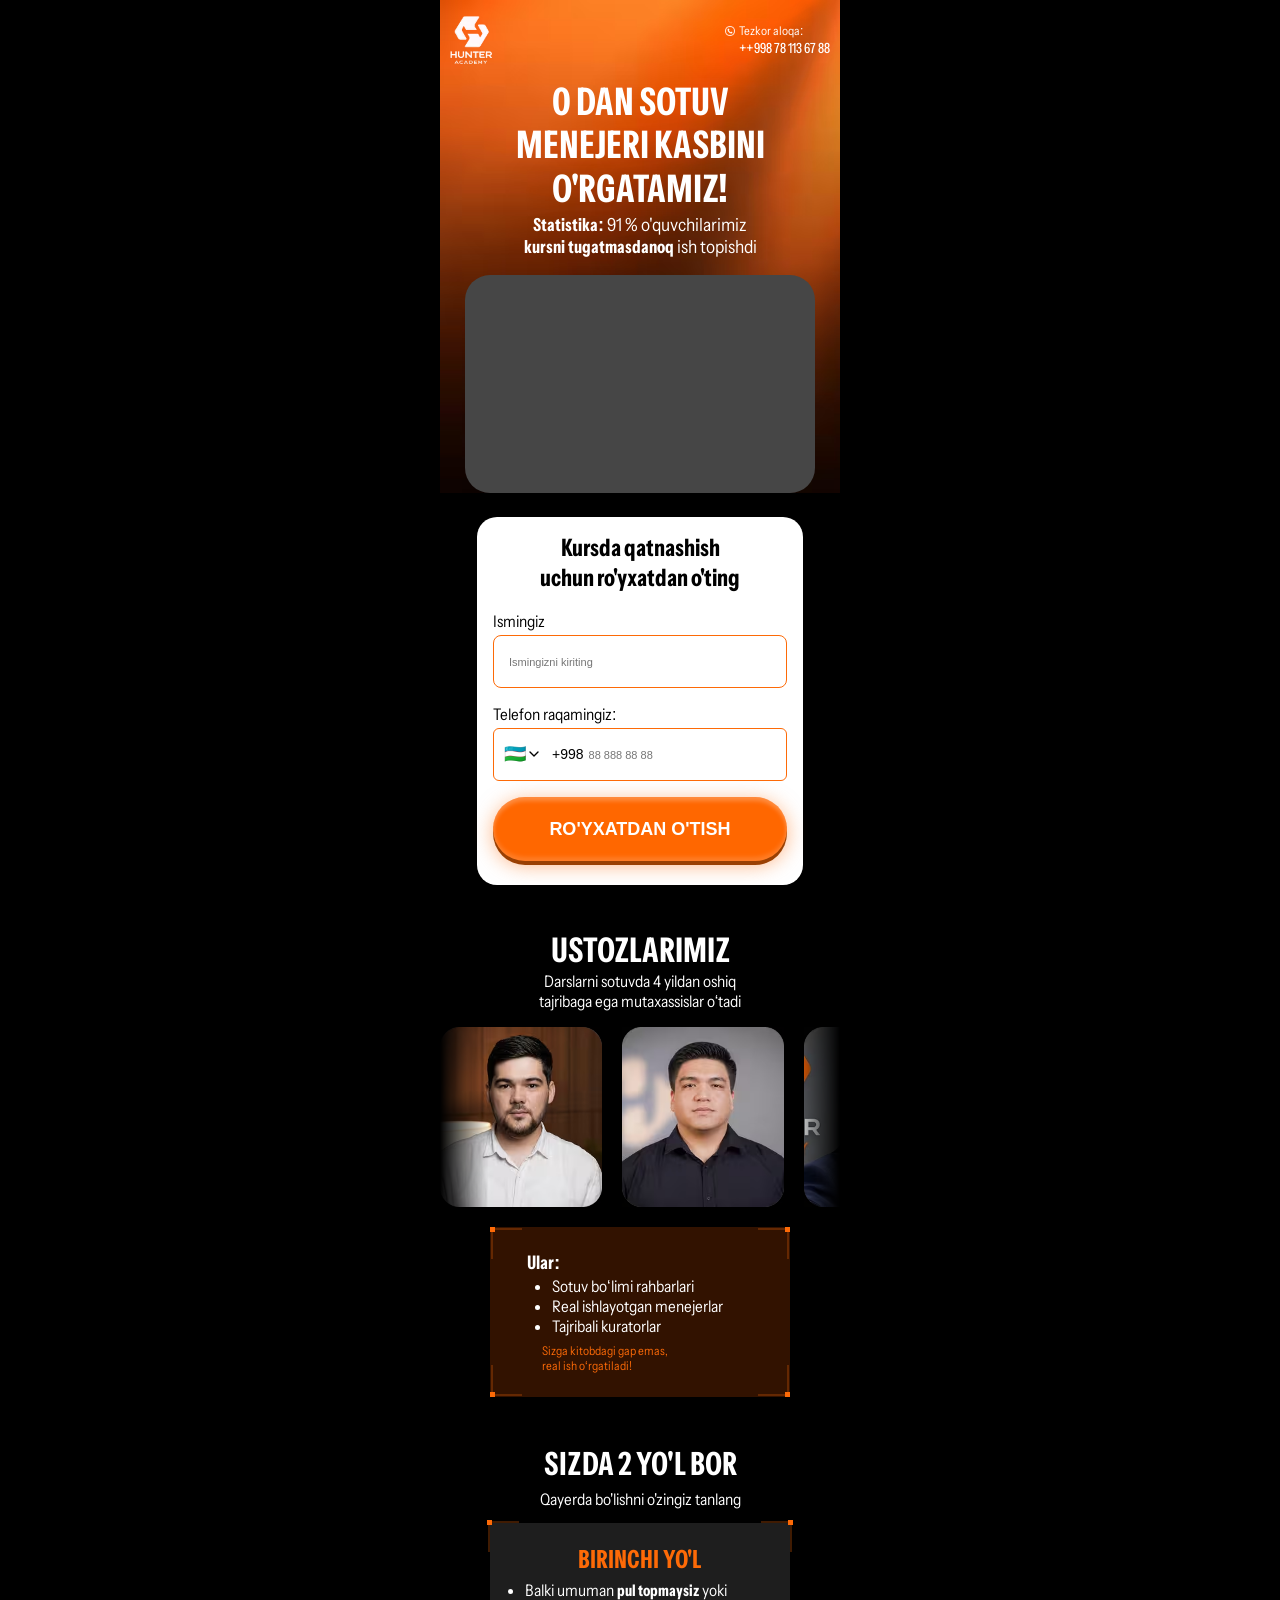
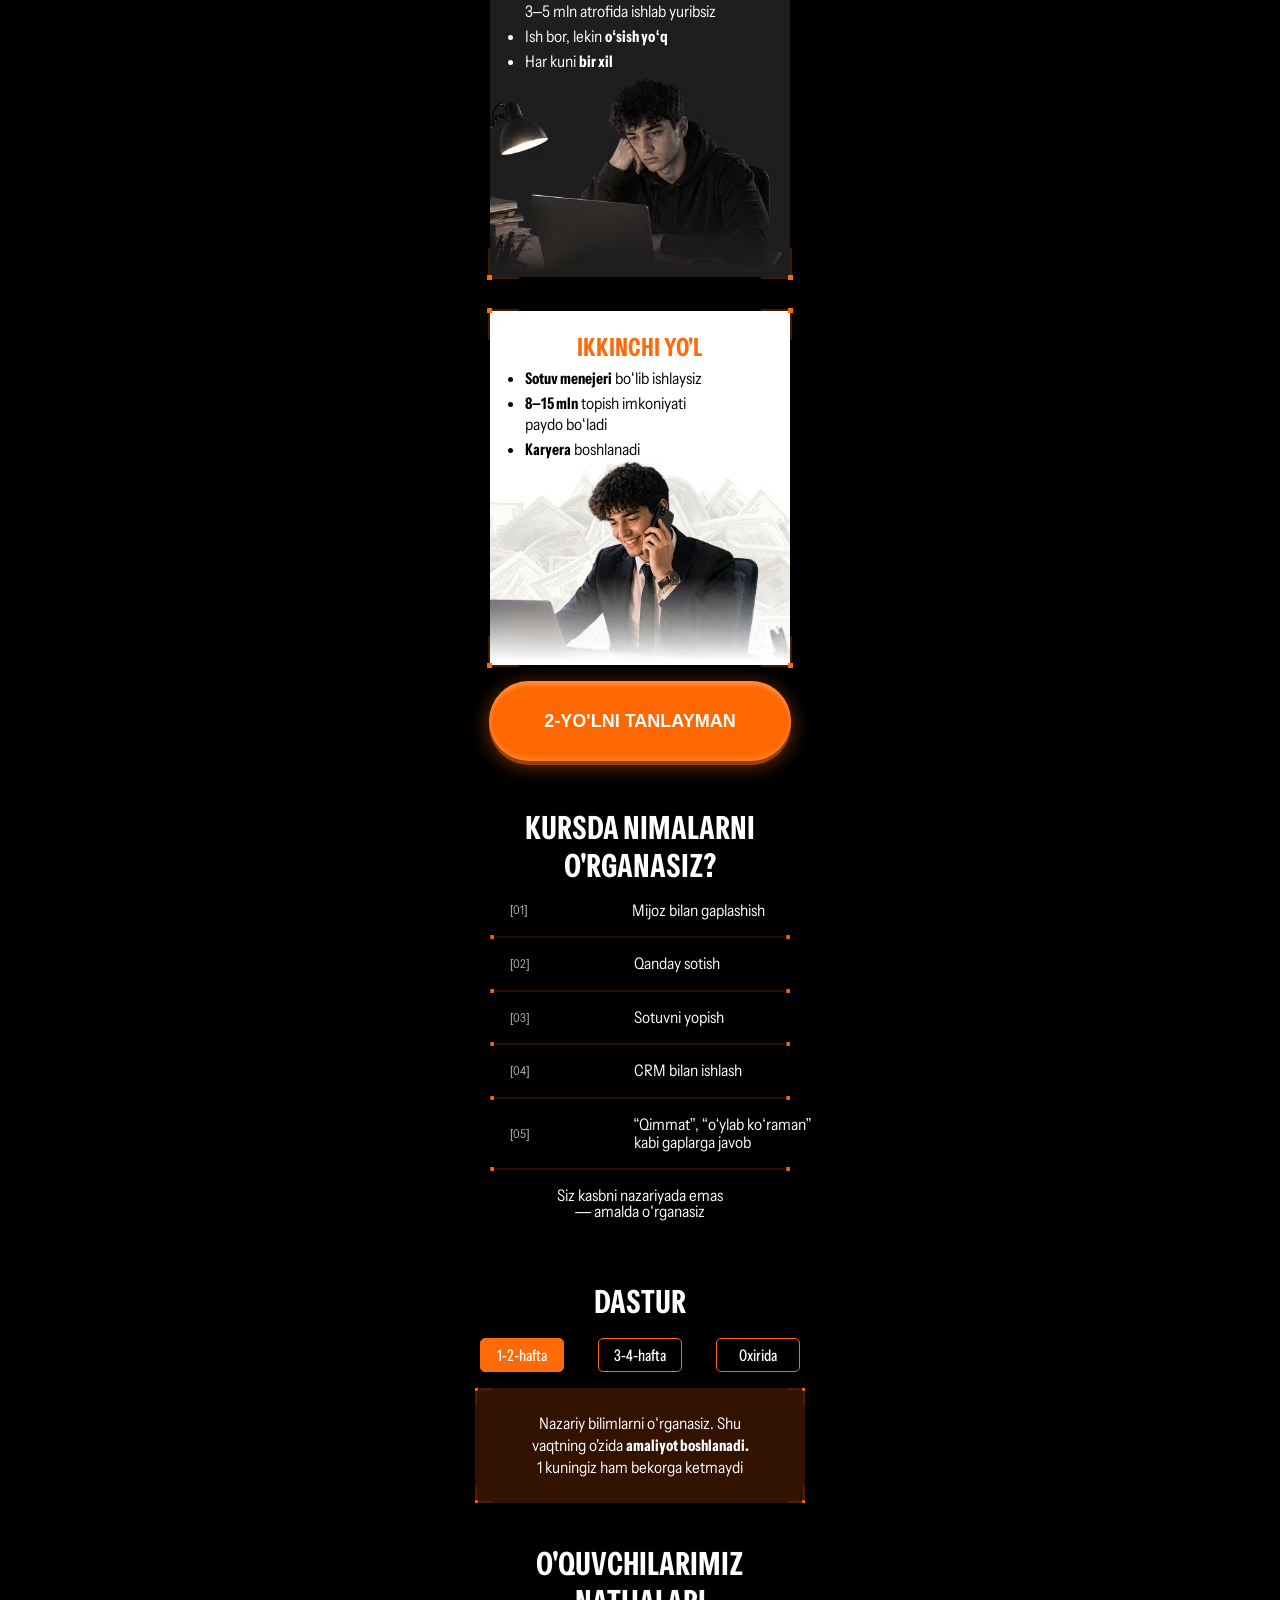
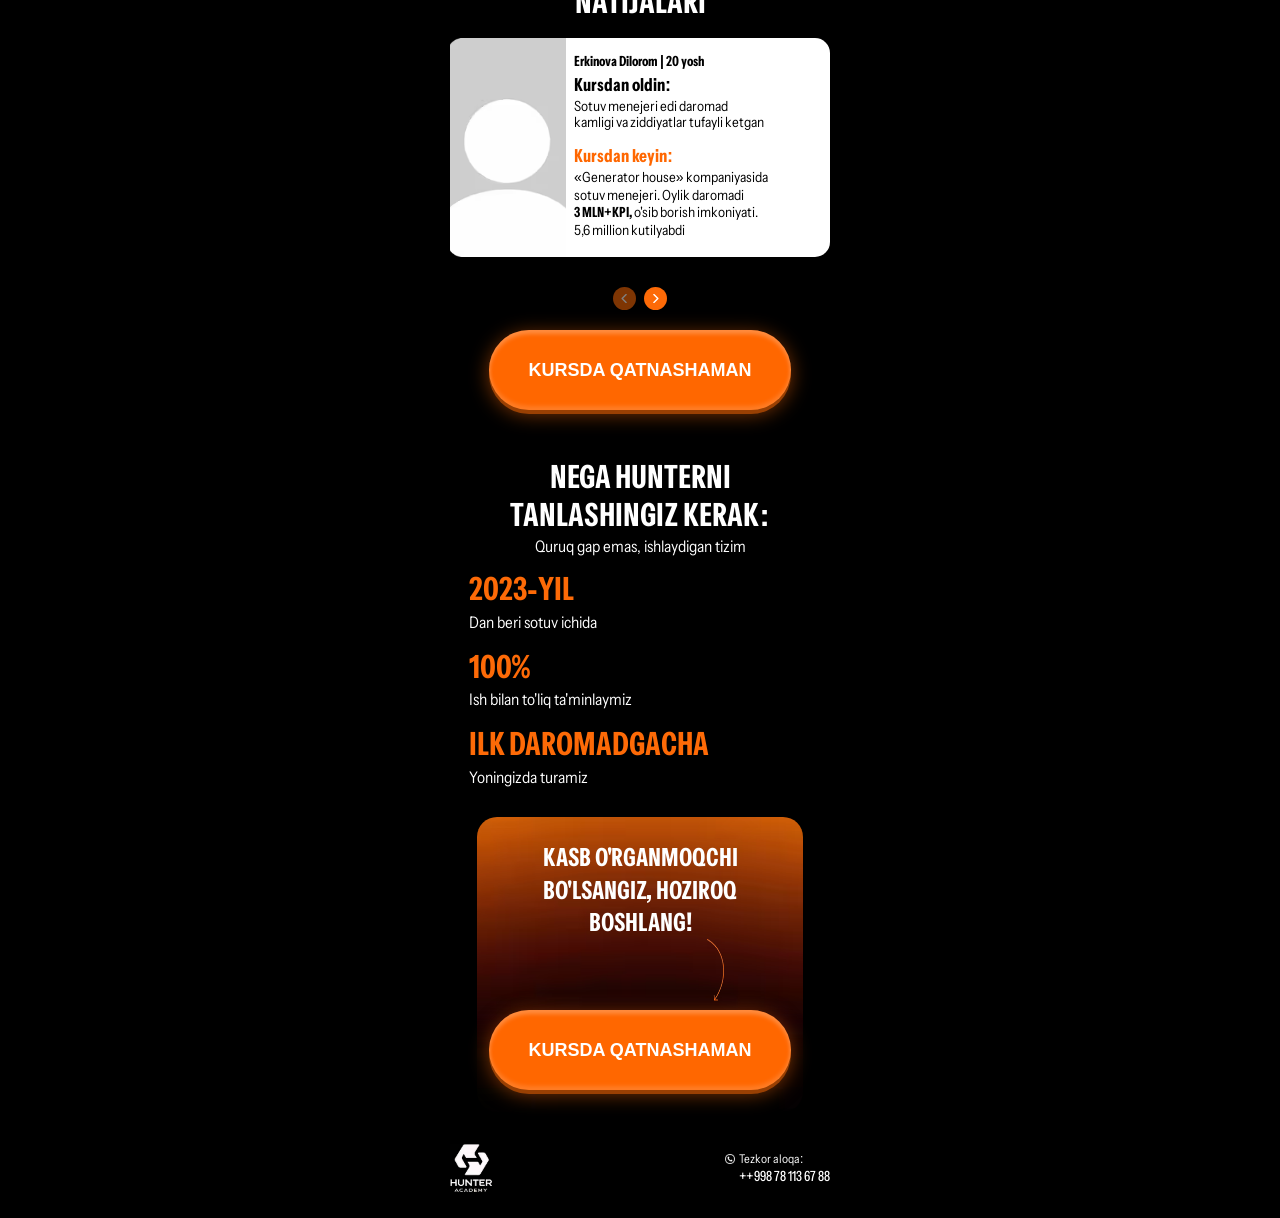
==== commit 6ff565fc: "Add files via upload" ====
--- a/index.html
+++ b/index.html
@@ -7,7 +7,7 @@
     <title>Hunter Academy</title>
 
     <style>
-       * { margin: 0; padding: 0; box-sizing: border-box; } body { font-family: "Instrument Sans", sans-serif; background-color: black; } .heroSection { padding-bottom: 48px; } .heroContainer { max-width: 400px; margin: 0 auto; position: relative; } .heroContact__box { padding-top: 16px; background-image: url(./images/bg.avif); background-repeat: no-repeat; background-size: cover; padding-left: 10px; padding-right: 10px; background-position: center; } .heroHeader { display: flex; align-items: center; justify-content: space-between; margin-bottom: 16px; } .heroContact { display: flex; flex-direction: column; gap: 4px; color: white; } .heroContactLabel { display: flex; align-items: center; gap: 4px; } .heroContactLabel p { font-weight: 400; font-size: 12px; line-height: 100%; } .heroContactPhone { font-weight: 500; font-size: 14px; line-height: 100%; margin-left: 14px; text-align: center; } .heroTitle { font-weight: 700; font-size: clamp(32px, 10vw, 38px); line-height: 114%; letter-spacing: 2%; text-align: center; text-transform: uppercase; margin-bottom: 4px; color: white; } .heroStat { font-weight: 400; font-size: 18px; line-height: 125%; text-align: center; color: white; margin-bottom: 16px; } .heroVideoBtn { background-color: #464646; max-width: 350px; width: 100%; border-radius: 25px; margin-bottom: 24px; height: 218px; margin-left: auto; margin-right: auto; cursor: pointer; position: relative; display: flex; flex-direction: column; align-items: center; justify-content: center; } .heroFormBtn__text { font-weight: 400; font-size: 18px; line-height: 125%; color: white; position: absolute; bottom: 16px; left: 24px; } .heroForm { background-color: white; border-radius: 20px; max-width: 326px; width: 100%; padding: 16px 16px 24px 16px; display: flex; flex-direction: column; margin: 0 auto; } .heroFormTitle { font-weight: 700; font-size: 24px; line-height: 125%; text-align: center; margin-bottom: 18px; } .heroFormLabel { display: flex; flex-direction: column; margin-bottom: 4px; } .heroFormInput { margin-bottom: 16px; border: 1px solid #FD6A07; border-radius: 8px; padding: 20px 0 19px 15px; font-weight: 400; font-size: 11px; line-height: 100%; color: #9E9E9E; } .heroFormBtn { max-width: 294px; width: 100%; border-radius: 50px; background-color: #FF6700; box-shadow: 0px 4px 0px 0px #9A4003, 0px 4px 4px 0px #FFFFFF40 inset, 0px -4px 4px 0px #FFFFFF26 inset, 0px 4px 20px 0px #FD6A0780; border: none; cursor: pointer; padding: 23px 0; font-weight: 700; font-size: 18px; line-height: 100%; letter-spacing: 4%; text-transform: uppercase; color: white; text-shadow: 0px 1px 2px 0px #00000026; } .teachersSection { padding-bottom: 48px; } .teachersTitle { font-weight: 700; font-size: 34px; line-height: 100%; text-align: center; text-transform: uppercase; color: white; letter-spacing: 1.5%; margin-bottom: 4px; } .teachersSubtitle { font-weight: 400; font-size: 16px; line-height: 125%; color: white; text-align: center; margin-bottom: 16px; } .teachersWrapper { overflow: hidden; width: 100%; max-width: 400px; margin: 0 auto; margin-bottom: 20px; -webkit-mask-image: linear-gradient(to right, transparent 0, black 12%, black 88%, transparent 100%); mask-image: linear-gradient(to right, transparent 0, black 12%, black 88%, transparent 100%); } .teachersTrack { display: flex; gap: 20px; width: max-content; animation: scroll 12s linear infinite; } .teachersCard { width: 250px; /* o‘zgarmaydi */ height: 150px; /* o‘zgarmaydi */ background: #eee; border-radius: 12px; flex-shrink: 0; } /* 🔁 animation */ @keyframes scroll { 0% { transform: translateX(0); } 100% { transform: translateX(-50%); } } .teachersCard { background-color: #464646; width: 162px; height: 180px; border-radius: 20px; flex: 0 0 auto; } .teachersInfo { background-color: #321200; max-width: 300px; width: 100%; padding: 24px 0 24px 37px; margin: 0 auto; position: relative; } .teachersInfo__images img { position: absolute; } .teachersInfo__images img:nth-child(1) { top: 0; left: 0; transform: rotate(270deg); } .teachersInfo__images img:nth-child(2) { top: 0; right: 0; } .teachersInfo__images img:nth-child(3) { bottom: 0; left: 0; transform: rotate(180deg); } .teachersInfo__images img:nth-child(4) { bottom: 0; right: 0; transform: rotate(90deg); } .teachersList { color: white; margin-bottom: 7px; } .teachersList li { font-weight: 400; font-size: 16px; line-height: 125%; margin-left: 25px; } .teachersListTitle { margin-bottom: 2px; } .teachersNote { font-weight: 400; font-size: 12px; line-height: 125%; color: #FD6A07; margin-left: 15px; }
+       * { margin: 0; padding: 0; box-sizing: border-box; } body { font-family: "Instrument Sans", sans-serif; background-color: black; } .heroSection { padding-bottom: 48px; } .heroContainer { max-width: 400px; margin: 0 auto; position: relative; } .heroContact__box { padding-top: 16px; background-image: url(./images/bg.avif); background-repeat: no-repeat; background-size: cover; padding-left: 10px; padding-right: 10px; background-position: center; } .heroHeader { display: flex; align-items: center; justify-content: space-between; margin-bottom: 16px; } .heroContact { display: flex; flex-direction: column; gap: 4px; color: white; } .heroContactLabel { display: flex; align-items: center; gap: 4px; } .heroContactLabel p { font-weight: 400; font-size: 12px; line-height: 100%; } .heroContactPhone { font-weight: 500; font-size: 14px; line-height: 100%; margin-left: 14px; text-align: center; } .heroTitle { font-weight: 700; font-size: clamp(29px, 9vw, 38px); line-height: 114%; letter-spacing: 2%; text-align: center; text-transform: uppercase; margin-bottom: 4px; color: white; } .heroStat { font-weight: 400; font-size: 18px; line-height: 125%; text-align: center; color: white; margin-bottom: 16px; } .heroVideoBtn { border-radius: 30px; background-color: #464646; max-width: 350px; width: 100%; border-radius: 25px; margin-bottom: 24px; height: 218px; margin-left: auto; margin-right: auto; cursor: pointer; position: relative; display: flex; flex-direction: column; align-items: center; justify-content: center; } .heroVideoBtn iframe { border-radius: 18px; } .heroFormBtn__text { font-weight: 400; font-size: 18px; line-height: 125%; color: white; position: absolute; bottom: 16px; left: 24px; } .heroForm { background-color: white; border-radius: 20px; max-width: 326px; width: 100%; padding: 16px 16px 24px 16px; display: flex; flex-direction: column; margin: 0 auto; } .heroFormTitle { font-weight: 700; font-size: 24px; line-height: 125%; text-align: center; margin-bottom: 18px; } .heroFormLabel { display: flex; flex-direction: column; margin-bottom: 4px; } .heroFormInput { margin-bottom: 16px; border: 1px solid #FD6A07; border-radius: 8px; padding: 20px 0 19px 15px; font-weight: 400; font-size: 11px; line-height: 100%; color: #9E9E9E; } .heroFormBtn { max-width: 294px; width: 100%; border-radius: 50px; background-color: #FF6700; box-shadow: 0px 4px 0px 0px #9A4003, 0px 4px 4px 0px #FFFFFF40 inset, 0px -4px 4px 0px #FFFFFF26 inset, 0px 4px 20px 0px #FD6A0780; border: none; cursor: pointer; padding: 23px 0; font-weight: 700; font-size: 18px; line-height: 100%; letter-spacing: 4%; text-transform: uppercase; color: white; text-shadow: 0px 1px 2px 0px #00000026; } .teachersSection { padding-bottom: 48px; } .teachersTitle { font-weight: 700; font-size: 34px; line-height: 100%; text-align: center; text-transform: uppercase; color: white; letter-spacing: 1.5%; margin-bottom: 4px; } .teachersSubtitle { font-weight: 400; font-size: 16px; line-height: 125%; color: white; text-align: center; margin-bottom: 16px; } .teachersWrapper { overflow: hidden; width: 100%; max-width: 400px; margin: 0 auto; margin-bottom: 20px; -webkit-mask-image: linear-gradient(to right, transparent 0, black 12%, black 88%, transparent 100%); mask-image: linear-gradient(to right, transparent 0, black 12%, black 88%, transparent 100%); } .teachersTrack { display: flex; gap: 20px; width: max-content; animation: scroll 12s linear infinite; } .teachersCard { width: 250px; /* o‘zgarmaydi */ height: 150px; /* o‘zgarmaydi */ background: #eee; border-radius: 12px; flex-shrink: 0; } /* 🔁 animation */ @keyframes scroll { 0% { transform: translateX(0); } 100% { transform: translateX(-50%); } } .teachersCard { background-color: #464646; width: 162px; height: 180px; border-radius: 20px; flex: 0 0 auto; } .teachersInfo { background-color: #321200; max-width: 300px; width: 100%; padding: 24px 0 24px 37px; margin: 0 auto; position: relative; } .teachersInfo__images img { position: absolute; } .teachersInfo__images img:nth-child(1) { top: 0; left: 0; transform: rotate(270deg); } .teachersInfo__images img:nth-child(2) { top: 0; right: 0; } .teachersInfo__images img:nth-child(3) { bottom: 0; left: 0; transform: rotate(180deg); } .teachersInfo__images img:nth-child(4) { bottom: 0; right: 0; transform: rotate(90deg); } .teachersList { color: white; margin-bottom: 7px; } .teachersList li { font-weight: 400; font-size: 16px; line-height: 125%; margin-left: 25px; } .teachersListTitle { margin-bottom: 2px; } .teachersNote { font-weight: 400; font-size: 12px; line-height: 125%; color: #FD6A07; margin-left: 15px; }
     </style>
     <link rel="stylesheet" href="./css/main.css" media="print" onload="this.media='all'" />
     <noscript>
@@ -43,8 +43,11 @@
                     </p>
 
                     <div class="heroVideoBtn">
-                        <img src="./images/player.avif" loading="lazy" decoding="async" width="37" height="37" alt="">
-                        <p class="heroFormBtn__text">video</p>
+                        <iframe width="100%" height="400" src="https://www.youtube.com/embed/bSc1EykqG9g"
+                            title="YouTube video player" frameborder="0"
+                            allow="accelerometer; autoplay; clipboard-write; encrypted-media; gyroscope; picture-in-picture"
+                            allowfullscreen>
+                        </iframe>
                     </div>
                 </div>
 
@@ -256,13 +259,13 @@
                 <h2 class="pathsTitle" style="margin-bottom: 16px;">Dastur</h2>
 
                 <div class="programTabs">
-                    <div class="programTab active" data-tab="1">
+                    <div class="programTab active" data-tab="1" style="white-space: nowrap;">
                         1-2-hafta
                     </div>
-                    <div class="programTab" data-tab="2">
+                    <div class="programTab" data-tab="2" style="white-space: nowrap;">
                         3-4-hafta
                     </div>
-                    <div class="programTab" data-tab="3">
+                    <div class="programTab" data-tab="3" style="white-space: nowrap;">
                         Oxirida
                     </div>
                 </div>
@@ -426,7 +429,8 @@
                             <h3 style="color: #FF6700;">Kursdan keyin:</h3>
                             <p
                                 style="font-size: 14px; line-height: 125%; font-weight: 400; font-family: 'Instrument Sans', sans-serif;">
-                                «Asko» kompaniyasida  sotuv <br> menejeri 2.5 mln so'm  FIKSA+KPI <br> boshlanishi 10 mln
+                                «Asko» kompaniyasida  sotuv <br> menejeri 2.5 mln so'm  FIKSA+KPI <br> boshlanishi 10
+                                mln
                                 so'mgacha  <br>
                                 maqsadlari 25 MLN so’m
                             </p>
@@ -441,12 +445,14 @@
                         <div class="resultsSlideCompare">
                             <p class="resultsSlideCompare__text">Ilhomjon Axmedov | 25 yosh</p>
                             <h3>Kursdan oldin:</h3>
-                            <p style="margin-bottom: 16px;">Toshkent Tez Tibbiy yordam <br> bo'limida operator.</p>
+                            <p style="margin-bottom: 16px;">Oldin shafyor bo‘lib ishlagan.</p>
 
                             <h3 style="color: #FF6700;">Kursdan keyin:</h3>
                             <p
                                 style="font-size: 14px; line-height: 125%; font-weight: 400; font-family: 'Instrument Sans', sans-serif;">
-                               «BISSEL»  kompaniyasida  sotuv <br> menejeri  bo‘lib  <b>ish boshlayabdi, <br> o'qishini 3-haftasida.</b> Oylik <br> daromadi kutuvi  4-5 million 
+                                «BISSEL» pilisoslari kompaniyasida sotuv menejeri bo‘lib ish boshlayabdi, o'qishini
+                                3-haftasida.
+                                Oylik daromadi kutuvi <b>4-5 million</b> may oyi uchun, 1-oyga.
                             </p>
                         </div>
                     </div>
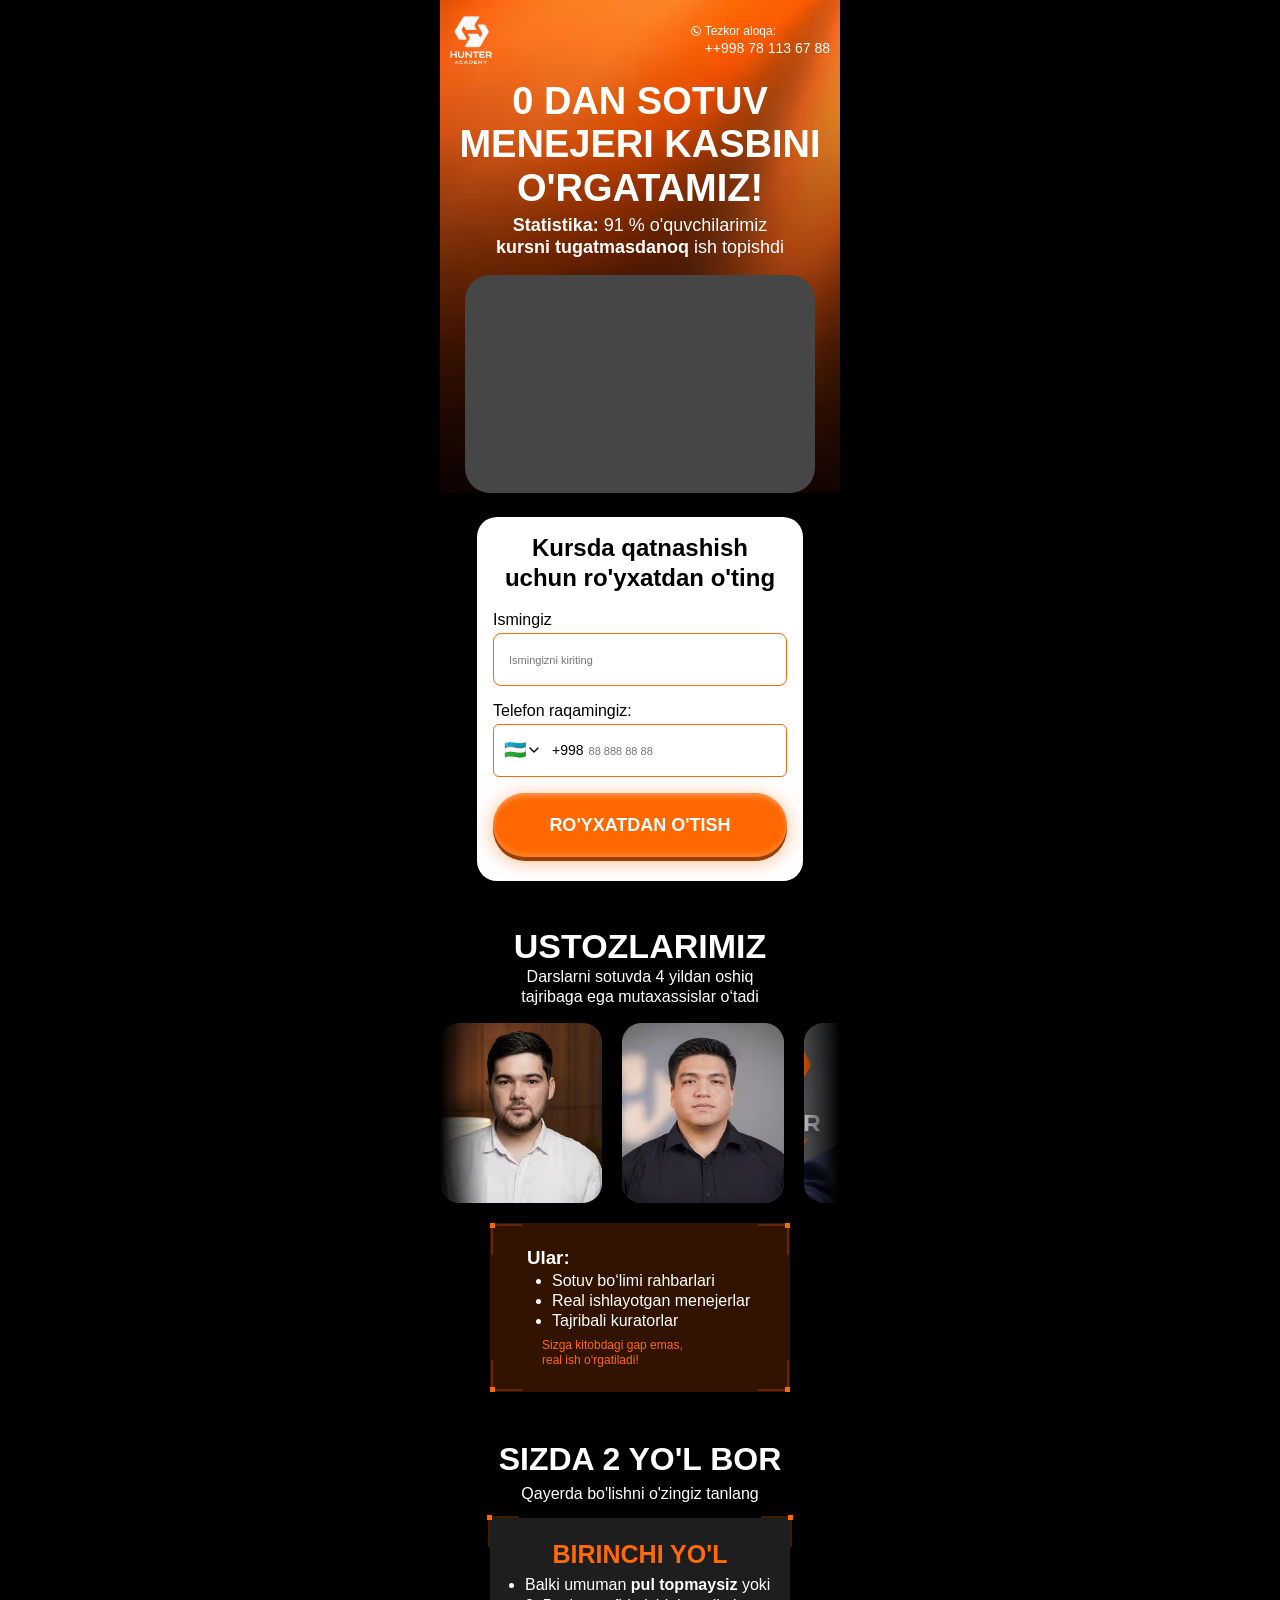
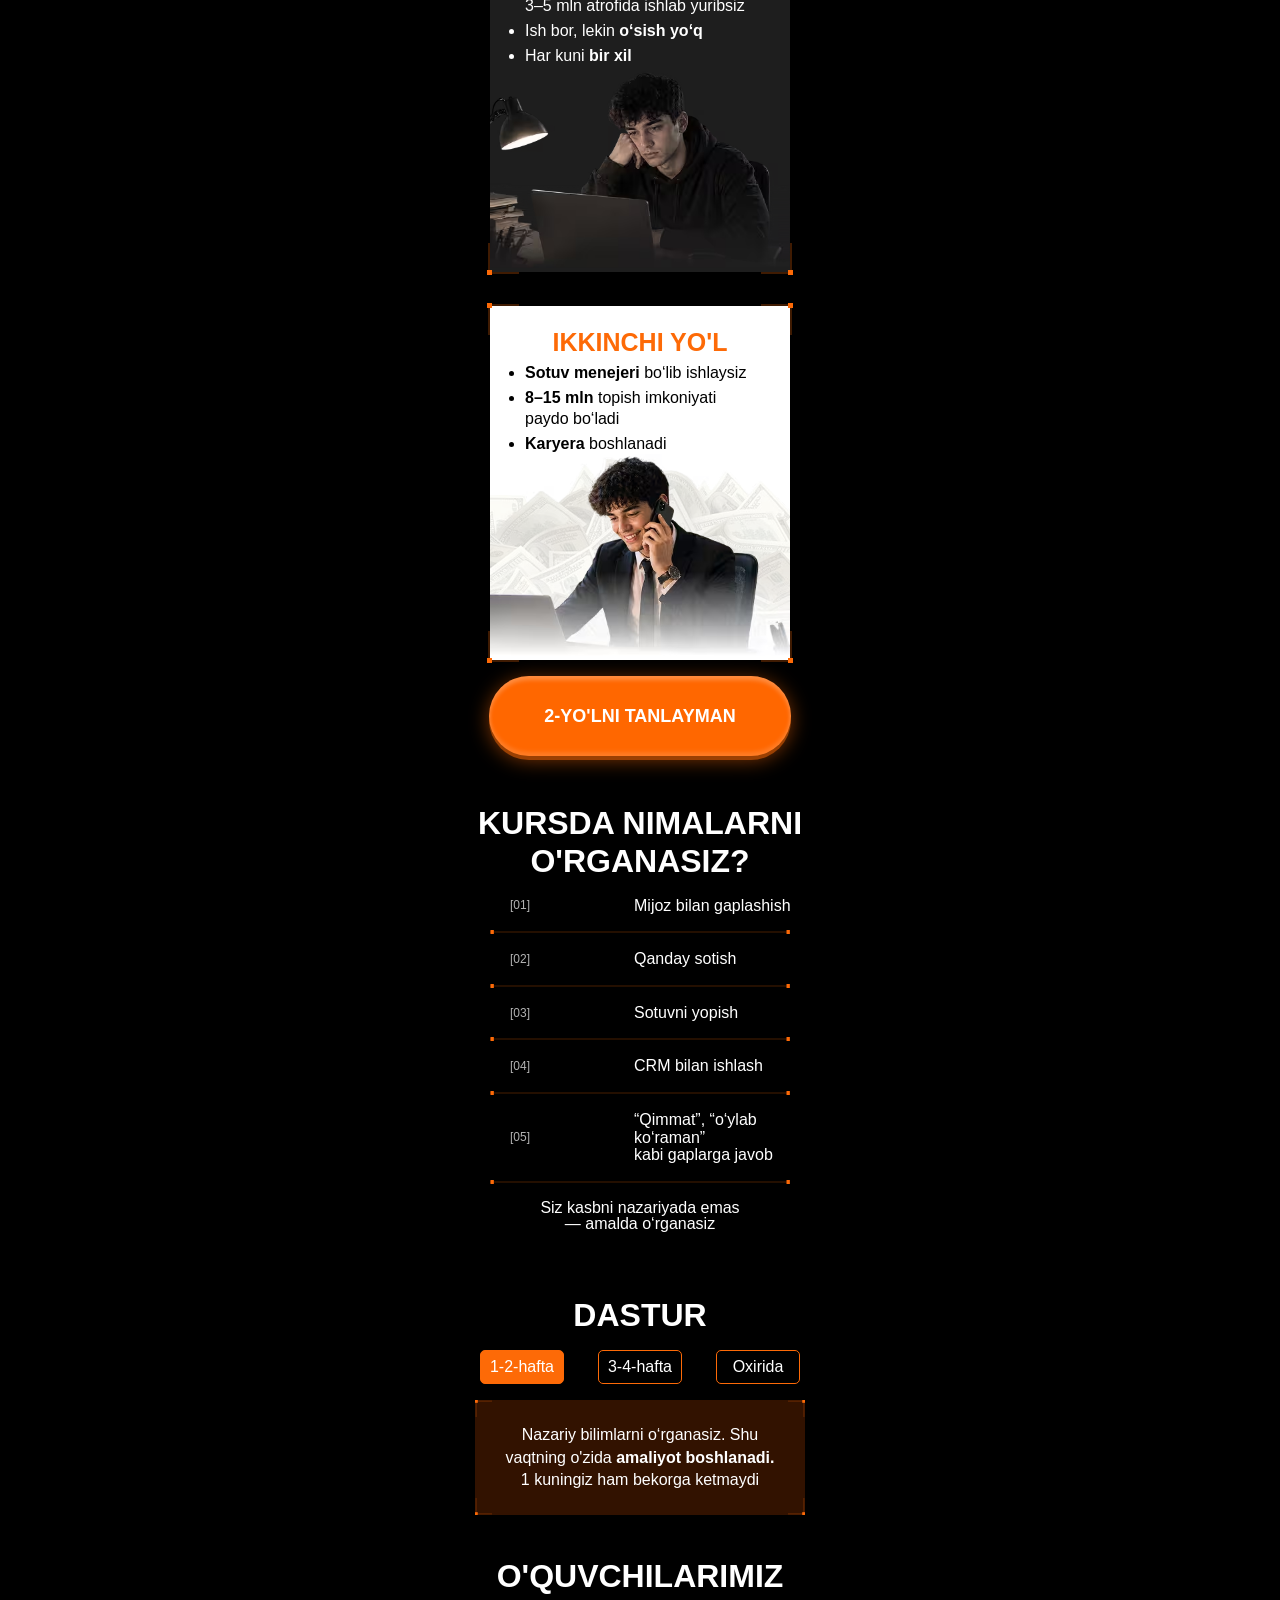
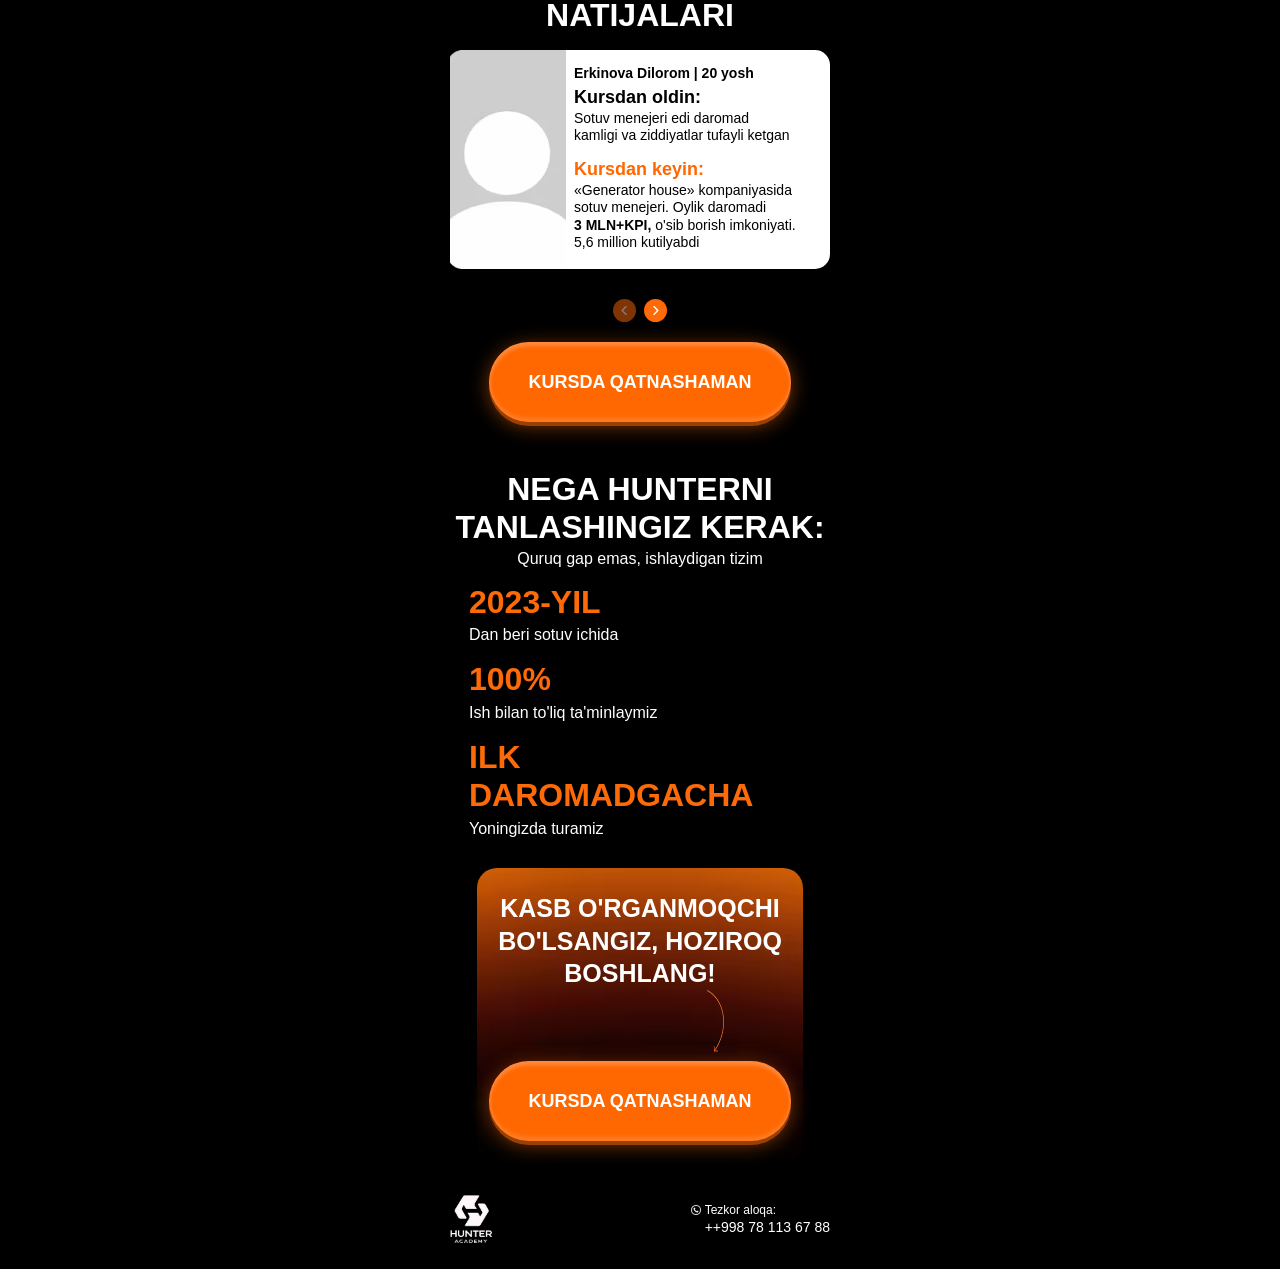
==== commit b0731065: "Update index.html" ====
--- a/index.html
+++ b/index.html
@@ -622,6 +622,23 @@
 
     <script defer src="./js/phoneFormatter.js"></script>
     <script defer src="./js/app.js"></script>
+    <!-- Meta Pixel Code -->
+<script defer>
+!function(f,b,e,v,n,t,s)
+{if(f.fbq)return;n=f.fbq=function(){n.callMethod?
+n.callMethod.apply(n,arguments):n.queue.push(arguments)};
+if(!f._fbq)f._fbq=n;n.push=n;n.loaded=!0;n.version='2.0';
+n.queue=[];t=b.createElement(e);t.async=!0;
+t.src=v;s=b.getElementsByTagName(e)[0];
+s.parentNode.insertBefore(t,s)}(window, document,'script',
+'https://connect.facebook.net/en_US/fbevents.js');
+fbq('init', '1554379742873169');
+fbq('track', 'PageView');
+</script>
+<noscript><img height="1" width="1" style="display:none"
+src="https://www.facebook.com/tr?id=1554379742873169&ev=PageView&noscript=1"
+/></noscript>
+<!-- End Meta Pixel Code -->
 </body>
 
-</html>+</html>
--- a/css/main.css
+++ b/css/main.css
@@ -1 +1 @@
-@font-face { font-family: 'Instrument Sans'; src: url(../font/InstrumentSans_Condensed-Bold-subset.woff2); font-weight: 700; font-display: swap; } @font-face { font-family: 'Instrument Sans'; src: url(../font/InstrumentSans_Condensed-Medium-subset.woff2); font-weight: 500; font-display: swap; } @font-face { font-family: 'Instrument Sans'; src: url(../font/InstrumentSans_SemiCondensed-Regular-subset.woff2); font-weight: 400; font-display: swap; } .pathsSection { padding-bottom: 48px; } .pathsTitle { font-weight: 700; font-size: 32px; line-height: 120%; text-align: center; text-transform: uppercase; color: white; margin-bottom: 8px; } .pathsSubtitle { font-weight: 400; font-size: 16px; line-height: 100%; text-align: center; color: white; margin-bottom: 16px; } .pathsGrid { display: flex; flex-direction: column; gap: 18px; } .pathsContainer { max-width: 400px; margin: 0 auto; padding: 0 10px; position: relative; margin: 0 auto; display: flex; flex-direction: column; justify-content: center; align-items: center; } .pathsCard { background-color: #1E1E1E; max-width: 300px; width: 100%; position: relative; padding: 24px 0 0 0; margin-bottom: 16px; } .pathsCardTitle { font-weight: 700; font-size: 25px; line-height: 100%; text-transform: uppercase; color: #FD6A07; margin-bottom: 8px; text-align: center; letter-spacing: 3%; } .pathsCardList { margin-left: 35px; display: flex; flex-direction: column; gap: 4px; } .pathsCardList li { font-weight: 400; font-size: 16px; line-height: 130%; color: white; } .pathsCardImg { max-width: 300px; width: 100%; height: auto; margin-left: -px; } .pathsGrid__images img { position: absolute; } .pathsGrid__images img:nth-child(1) { top: -3px; left: -3px; transform: rotate(270deg); } .pathsGrid__images img:nth-child(2) { top: -3px; right: -3px; } .pathsGrid__images img:nth-child(3) { bottom: -3px; left: -3px; transform: rotate(180deg); } .pathsGrid__images img:nth-child(4) { bottom: -3px; right: -3px; transform: rotate(90deg); } .pathsCard--after { background-color: white; } .pathsBtn { max-width: 302px; width: 100%; cursor: pointer; border: none; border-radius: 50px; background-color: #FF6700; box-shadow: 0px 4px 0px 0px #9A4003, 0px 4px 4px 0px #FFFFFF40 inset, 0px -4px 4px 0px #FFFFFF26 inset, 0px 4px 20px 0px #FD6A0780; padding: 31px 0; color: white; font-weight: 700; font-size: 18px; line-height: 100%; letter-spacing: 4%; text-shadow: 0px 1px 2px 0px #00000026; text-transform: uppercase; } .topicsSection { padding-bottom: 48px; } .topicsContainer { max-width: 400px; margin: 0 auto; padding: 0 10px; } .topicsGrid { display: flex; flex-direction: column; gap: 16px; } .topicsGrid img { margin: 0 auto; max-width: 300px; width: 100%; } .topicsCard { display: flex; align-items: center; margin-left: 60px; max-width: 310px; width: 100%; color: white; gap: 104px; } .topicsCardNum { font-weight: 400; font-size: 12px; line-height: 100%; text-align: center; text-transform: uppercase; opacity: 70%; } .topicsCardTitle { font-weight: 400; font-size: 16px; line-height: 110%; } .programSection { padding-bottom: 42px; } .programTabs { display: flex; align-items: center; justify-content: center; gap: 34px; } .programTab { border: 1px solid #FD6A07; border-radius: 5px; max-width: 84px; width: 100%; font-weight: 500; font-size: 16px; line-height: 100%; letter-spacing: 4%; cursor: pointer; text-align: center; color: white; padding: 8px; margin-bottom: 16px; } .programTab.active { background-color: #FD6A07; color: white; } .programPanel { display: none; } .programPanel.active { display: block; } .text { font-weight: 400; font-size: 16px; line-height: 140%; text-align: center; color: white; } .resultsSection { padding-bottom: 48px; } .resultsSlider { margin-bottom: 30px; margin-left: auto; margin-right: auto; display: flex; overflow-x: auto; scroll-snap-type: x mandatory; scrollbar-width: none; -ms-overflow-style: none; -webkit-overflow-scrolling: touch; scroll-behavior: smooth; } .resultsSlider::-webkit-scrollbar { display: none; } .resultsSlide { background-color: white; width: 400px; border-radius: 15px; flex: 0 0 100%; scroll-snap-align: center; display: flex; } .resultsSlidePhoto { background-color: #DCDCDC; border-top-left-radius: 15px; border-bottom-left-radius: 15px; max-width: 116px; height: 219px; position: relative; width: 100%; } .resultsSlidePhoto img { margin-bottom: 5px; object-fit: cover; flex-shrink: 0; height: 219px; } .resultsSlideCompare { padding: 16px 0 8px 8px; } .resultsSlideCompare h3 { font-weight: 700; font-size: 18px; font-family: "Instrument Sans", sans-serif; line-height: 100%; margin-bottom: 4px; } .resultsSlideCompare__text { font-family: "Instrument Sans", sans-serif; font-weight: 600; font-size: 14px; line-height: 100%; margin-bottom: 8px; } .resultsSlideCompare { font-family: 'Instrument Sans', sans-serif; font-weight: 400; font-size: 14px; line-height: 120%; } .resultsDots { display: flex; align-items: center; justify-content: center; cursor: pointer; gap: 8px; margin-bottom: 16px; } .whySection { padding-bottom: 32px; } .whyStats { display: flex; flex-direction: column; gap: 16px; max-width: 342px; width: 100%; margin-left: 20px; margin-bottom: 30px; margin-left: auto; margin-right: auto; justify-content: center; } .whyStatNum { font-weight: 700; font-size: 32px; line-height: 120%; text-transform: uppercase; color: #FD6A07; margin-bottom: 4px; } .whyStatLabel { font-weight: 400; font-size: 16px; line-height: 120%; color: white; } .whyCta { background-image: url(../images/bgs.avif); background-repeat: no-repeat; background-size: cover; border-radius: 20px; max-width: 326px; padding: 24px 0 22px 0; width: 100%; margin-bottom: 32px; margin-left: auto; margin-right: auto; background-position: center; } .whyCtaTitle { font-weight: 700; font-size: 25px; line-height: 130%; letter-spacing: 2%; text-align: center; text-transform: uppercase; color: white; } .whyCtaArrows { margin-left: 230px; margin-bottom: 5px; } .pathsBtn {} .teachersGrid { display: flex; gap: 12px; max-width: 400px; margin: 0 auto; padding: 0 10px; overflow-x: auto; overflow-y: hidden; scroll-snap-type: x mandatory; -webkit-overflow-scrolling: touch; scrollbar-width: none; } .teachersGrid::-webkit-scrollbar { display: none; } .teachersCard { flex: 0 0 auto; scroll-snap-align: start; } @media (max-width:400px) { .topicsCard { margin-left: 30px; } } @media (max-width:350px) { .topicsCard { margin-left: 0px; gap: 90px; } .pathsTitle { font-size: 31px; } } .homeModal, .homeModalOverlay { position: fixed; top: 0; height: 100vh; width: 100%; left: 0; } .homeModal { z-index: 30; justify-content: center; align-items: center; display: flex; } .homeModalOverlay { background-color: rgba(0, 0, 0, 0.3); backdrop-filter: blur(5px); } .homeFormContainer { position: relative; z-index: 30; background-color: #fff; color: #000; border-radius: 8px; padding: 20px 40px 40px; width: 100%; max-width: 520px; box-shadow: 0 4px 12px rgba(0, 0, 0, 0.1); margin: 0 20px; position: fixed; top: 50%; left: 50%; transform: translate(-50%, -50%); } .homeFormTop { display: flex; justify-content: space-between; } .homeFormTopTitle { font-family: Inter, sans-serif; font-size: clamp(21px, 6.6vw, 24px); margin: 0 0 20px; color: #000; font-weight: 600; text-align: center; margin-left: auto; margin-right: auto; } .closeButton { background: 0 0; border: none; cursor: pointer; padding: 4px; justify-content: center; align-items: center; display: flex; position: absolute; top: 20px; right: 20px; color: #000; } .homeFormErrorText { color: #e53e3e; margin-bottom: 12px; font-size: 14px; font-family: system-ui, -apple-system, BlinkMacSystemFont, "Segoe UI", sans-serif; padding-top: 5px; padding-bottom: 5px; } .HomeFormRowInput, .HomeFormRowLabel { font-family: system-ui, -apple-system, BlinkMacSystemFont, "Segoe UI", sans-serif; font-size: 18px; } .HomeFormRow { margin-bottom: 20px; } .HomeFormRowLabel { display: block; margin-bottom: 6px; color: #000; } .HomeFormRowInput { width: 100%; padding: 10px 16px; border: 1px solid #c9c9c9; min-height: 48px; background-color: #f3f7f8; border-radius: 6px; font-weight: 400; outline: 0; height: 50px; transition: border-color 0.2s; } .HomeFormRowInput:focus { border-color: #D40000; } .HomeFormRowInput::placeholder { color: #aaa; } .HomeFormBtn { font-family: sans-serif; height: 60px; width: 100%; cursor: pointer; border-radius: 10px; background-color: #FF6700; transition: 0.3s; font-weight: 700; font-size: 28px; color: white; text-transform: uppercase; border: none; position: relative; display: flex; align-items: center; justify-content: center; } .phone-input-container { display: flex; align-items: center; position: relative; border: 1px solid #c9c9c9; background-color: transparent; border-radius: 6px; } .phone-input-container:focus { border-color: #e71f1f; } .selected-code { display: flex; margin-left: 10px; } .country-selector { position: relative; margin-right: 10px; } .selected-country { color: #000; display: flex; align-items: center; padding: 10px; padding-right: 0; border-radius: 6px; cursor: pointer; min-height: 50px; font-family: sans-serif !important; font-size: 18px; font-weight: 400 !important; min-width: max-content; border: none; background-color: transparent; } .country-dropdown { position: absolute; top: 110%; left: 0; width: 100%; background-color: #fff; border: 1px solid #c9c9c9; border-radius: 6px; box-shadow: 0 4px 12px rgba(0, 0, 0, 0.1); z-index: 40; max-height: 200px; overflow-y: auto; font-family: sans-serif !important; font-weight: 400 !important; } .country-option { display: flex; justify-content: space-between; align-items: center; padding: 10px; cursor: pointer; font-family: sans-serif; font-weight: 400 !important; } .country-option:hover { background-color: #f3f7f8; } .country-option.selected { background-color: #e6f0fa; } @media screen and (max-width: 768px) { .homeFormContainer { max-width: 100%; padding: 80px 20px 20px; margin: 0; border-radius: 6px; height: 100vh; } .homeFormTopTitle { text-align: center; max-width: 408px; margin-left: auto; margin-right: auto; font-weight: 700; margin-bottom: 15px; } .homeFormTop { flex-direction: column; align-items: flex-start; } .closeButton { width: 100%; height: 50px; background-color: #000; color: #fff; padding-right: 20px; top: 0; left: 0; justify-content: end; } .homeFormErrorText { font-size: 12px; margin-bottom: 8px; } .HomeFormRowLabel { margin-bottom: 6px; } .HomeFormRowInput { padding: 0 12px; min-height: 40px; background-color: transparent; } .HomeFormRowInput::placeholder { color: #a3a3a3; } .HomeFormBtn { font-size: 18px; font-weight: 700; margin-top: 24px; } } @media screen and (max-width: 480px) { .homeFormContainer { max-width: 100%; padding: 80px 20px 20px; margin: 0; border-radius: 6px; height: 100vh; } .homeFormTopTitle { text-align: center; margin: 0 auto 15px; } .homeFormErrorText { font-size: 12px; margin-bottom: 8px; } .HomeFormRowLabel { margin-bottom: 6px; } .HomeFormRowInput { padding: 0 12px; min-height: 40px; background-color: transparent; border-radius: 10px; } .HomeFormRowInput::placeholder { color: #a3a3a3; } .HomeFormBtn { font-size: 16px; padding: 10px 0; margin-top: 24px; height: 50px; } }+ .pathsSection { padding-bottom: 48px; } .pathsTitle { font-weight: 700; font-size: 32px; line-height: 120%; text-align: center; text-transform: uppercase; color: white; margin-bottom: 8px; } .pathsSubtitle { font-weight: 400; font-size: 16px; line-height: 100%; text-align: center; color: white; margin-bottom: 16px; } .pathsGrid { display: flex; flex-direction: column; gap: 18px; } .pathsContainer { max-width: 400px; margin: 0 auto; padding: 0 10px; position: relative; margin: 0 auto; display: flex; flex-direction: column; justify-content: center; align-items: center; } .pathsCard { background-color: #1E1E1E; max-width: 300px; width: 100%; position: relative; padding: 24px 0 0 0; margin-bottom: 16px; } .pathsCardTitle { font-weight: 700; font-size: 25px; line-height: 100%; text-transform: uppercase; color: #FD6A07; margin-bottom: 8px; text-align: center; letter-spacing: 3%; } .pathsCardList { margin-left: 35px; display: flex; flex-direction: column; gap: 4px; } .pathsCardList li { font-weight: 400; font-size: 16px; line-height: 130%; color: white; } .pathsCardImg { max-width: 300px; width: 100%; height: auto; margin-left: -px; } .pathsGrid__images img { position: absolute; } .pathsGrid__images img:nth-child(1) { top: -3px; left: -3px; transform: rotate(270deg); } .pathsGrid__images img:nth-child(2) { top: -3px; right: -3px; } .pathsGrid__images img:nth-child(3) { bottom: -3px; left: -3px; transform: rotate(180deg); } .pathsGrid__images img:nth-child(4) { bottom: -3px; right: -3px; transform: rotate(90deg); } .pathsCard--after { background-color: white; } .pathsBtn { max-width: 302px; width: 100%; cursor: pointer; border: none; border-radius: 50px; background-color: #FF6700; box-shadow: 0px 4px 0px 0px #9A4003, 0px 4px 4px 0px #FFFFFF40 inset, 0px -4px 4px 0px #FFFFFF26 inset, 0px 4px 20px 0px #FD6A0780; padding: 31px 0; color: white; font-weight: 700; font-size: 18px; line-height: 100%; letter-spacing: 4%; text-shadow: 0px 1px 2px 0px #00000026; text-transform: uppercase; } .topicsSection { padding-bottom: 48px; } .topicsContainer { max-width: 400px; margin: 0 auto; padding: 0 10px; } .topicsGrid { display: flex; flex-direction: column; gap: 16px; } .topicsGrid img { margin: 0 auto; max-width: 300px; width: 100%; } .topicsCard { display: flex; align-items: center; margin-left: 60px; max-width: 310px; width: 100%; color: white; gap: 104px; } .topicsCardNum { font-weight: 400; font-size: 12px; line-height: 100%; text-align: center; text-transform: uppercase; opacity: 70%; } .topicsCardTitle { font-weight: 400; font-size: 16px; line-height: 110%; } .programSection { padding-bottom: 42px; } .programTabs { display: flex; align-items: center; justify-content: center; gap: 34px; } .programTab { border: 1px solid #FD6A07; border-radius: 5px; max-width: 84px; width: 100%; font-weight: 500; font-size: 16px; line-height: 100%; letter-spacing: 4%; cursor: pointer; text-align: center; color: white; padding: 8px; margin-bottom: 16px; } .programTab.active { background-color: #FD6A07; color: white; } .programPanel { display: none; } .programPanel.active { display: block; } .text { font-weight: 400; font-size: 16px; line-height: 140%; text-align: center; color: white; } .resultsSection { padding-bottom: 48px; } .resultsSlider { margin-bottom: 30px; margin-left: auto; margin-right: auto; display: flex; overflow-x: auto; scroll-snap-type: x mandatory; scrollbar-width: none; -ms-overflow-style: none; -webkit-overflow-scrolling: touch; scroll-behavior: smooth; } .resultsSlider::-webkit-scrollbar { display: none; } .resultsSlide { background-color: white; width: 400px; border-radius: 15px; flex: 0 0 100%; scroll-snap-align: center; display: flex; } .resultsSlidePhoto { background-color: #DCDCDC; border-top-left-radius: 15px; border-bottom-left-radius: 15px; max-width: 116px; height: 219px; position: relative; width: 100%; } .resultsSlidePhoto img { margin-bottom: 5px; object-fit: cover; flex-shrink: 0; height: 219px; } .resultsSlideCompare { padding: 16px 0 8px 8px; } .resultsSlideCompare h3 { font-weight: 700; font-size: 18px; font-family: "Instrument Sans", sans-serif; line-height: 100%; margin-bottom: 4px; } .resultsSlideCompare__text { font-family: "Instrument Sans", sans-serif; font-weight: 600; font-size: 14px; line-height: 100%; margin-bottom: 8px; } .resultsSlideCompare { font-family: 'Instrument Sans', sans-serif; font-weight: 400; font-size: 14px; line-height: 120%; } .resultsDots { display: flex; align-items: center; justify-content: center; cursor: pointer; gap: 8px; margin-bottom: 16px; } .whySection { padding-bottom: 32px; } .whyStats { display: flex; flex-direction: column; gap: 16px; max-width: 342px; width: 100%; margin-left: 20px; margin-bottom: 30px; margin-left: auto; margin-right: auto; justify-content: center; } .whyStatNum { font-weight: 700; font-size: 32px; line-height: 120%; text-transform: uppercase; color: #FD6A07; margin-bottom: 4px; } .whyStatLabel { font-weight: 400; font-size: 16px; line-height: 120%; color: white; } .whyCta { background-image: url(../images/bgs.avif); background-repeat: no-repeat; background-size: cover; border-radius: 20px; max-width: 326px; padding: 24px 0 22px 0; width: 100%; margin-bottom: 32px; margin-left: auto; margin-right: auto; background-position: center; } .whyCtaTitle { font-weight: 700; font-size: 25px; line-height: 130%; letter-spacing: 2%; text-align: center; text-transform: uppercase; color: white; } .whyCtaArrows { margin-left: 230px; margin-bottom: 5px; } .pathsBtn {} .teachersGrid { display: flex; gap: 12px; max-width: 400px; margin: 0 auto; padding: 0 10px; overflow-x: auto; overflow-y: hidden; scroll-snap-type: x mandatory; -webkit-overflow-scrolling: touch; scrollbar-width: none; } .teachersGrid::-webkit-scrollbar { display: none; } .teachersCard { flex: 0 0 auto; scroll-snap-align: start; } @media (max-width:400px) { .topicsCard { margin-left: 30px; } } @media (max-width:350px) { .topicsCard { margin-left: 0px; gap: 90px; } .pathsTitle { font-size: 31px; } } .homeModal, .homeModalOverlay { position: fixed; top: 0; height: 100vh; width: 100%; left: 0; } .homeModal { z-index: 30; justify-content: center; align-items: center; display: flex; } .homeModalOverlay { background-color: rgba(0, 0, 0, 0.3); backdrop-filter: blur(5px); } .homeFormContainer { position: relative; z-index: 30; background-color: #fff; color: #000; border-radius: 8px; padding: 20px 40px 40px; width: 100%; max-width: 520px; box-shadow: 0 4px 12px rgba(0, 0, 0, 0.1); margin: 0 20px; position: fixed; top: 50%; left: 50%; transform: translate(-50%, -50%); } .homeFormTop { display: flex; justify-content: space-between; } .homeFormTopTitle { font-family: Inter, sans-serif; font-size: clamp(21px, 6.6vw, 24px); margin: 0 0 20px; color: #000; font-weight: 600; text-align: center; margin-left: auto; margin-right: auto; } .closeButton { background: 0 0; border: none; cursor: pointer; padding: 4px; justify-content: center; align-items: center; display: flex; position: absolute; top: 20px; right: 20px; color: #000; } .homeFormErrorText { color: #e53e3e; margin-bottom: 12px; font-size: 14px; font-family: system-ui, -apple-system, BlinkMacSystemFont, "Segoe UI", sans-serif; padding-top: 5px; padding-bottom: 5px; } .HomeFormRowInput, .HomeFormRowLabel { font-family: system-ui, -apple-system, BlinkMacSystemFont, "Segoe UI", sans-serif; font-size: 18px; } .HomeFormRow { margin-bottom: 20px; } .HomeFormRowLabel { display: block; margin-bottom: 6px; color: #000; } .HomeFormRowInput { width: 100%; padding: 10px 16px; border: 1px solid #c9c9c9; min-height: 48px; background-color: #f3f7f8; border-radius: 6px; font-weight: 400; outline: 0; height: 50px; transition: border-color 0.2s; } .HomeFormRowInput:focus { border-color: #D40000; } .HomeFormRowInput::placeholder { color: #aaa; } .HomeFormBtn { font-family: sans-serif; height: 60px; width: 100%; cursor: pointer; border-radius: 10px; background-color: #FF6700; transition: 0.3s; font-weight: 700; font-size: 28px; color: white; text-transform: uppercase; border: none; position: relative; display: flex; align-items: center; justify-content: center; } .phone-input-container { display: flex; align-items: center; position: relative; border: 1px solid #c9c9c9; background-color: transparent; border-radius: 6px; } .phone-input-container:focus { border-color: #e71f1f; } .selected-code { display: flex; margin-left: 10px; } .country-selector { position: relative; margin-right: 10px; } .selected-country { color: #000; display: flex; align-items: center; padding: 10px; padding-right: 0; border-radius: 6px; cursor: pointer; min-height: 50px; font-family: sans-serif !important; font-size: 18px; font-weight: 400 !important; min-width: max-content; border: none; background-color: transparent; } .country-dropdown { position: absolute; top: 110%; left: 0; width: 100%; background-color: #fff; border: 1px solid #c9c9c9; border-radius: 6px; box-shadow: 0 4px 12px rgba(0, 0, 0, 0.1); z-index: 40; max-height: 200px; overflow-y: auto; font-family: sans-serif !important; font-weight: 400 !important; } .country-option { display: flex; justify-content: space-between; align-items: center; padding: 10px; cursor: pointer; font-family: sans-serif; font-weight: 400 !important; } .country-option:hover { background-color: #f3f7f8; } .country-option.selected { background-color: #e6f0fa; } @media screen and (max-width: 768px) { .homeFormContainer { max-width: 100%; padding: 80px 20px 20px; margin: 0; border-radius: 6px; height: 100vh; } .homeFormTopTitle { text-align: center; max-width: 408px; margin-left: auto; margin-right: auto; font-weight: 700; margin-bottom: 15px; } .homeFormTop { flex-direction: column; align-items: flex-start; } .closeButton { width: 100%; height: 50px; background-color: #000; color: #fff; padding-right: 20px; top: 0; left: 0; justify-content: end; } .homeFormErrorText { font-size: 12px; margin-bottom: 8px; } .HomeFormRowLabel { margin-bottom: 6px; } .HomeFormRowInput { padding: 0 12px; min-height: 40px; background-color: transparent; } .HomeFormRowInput::placeholder { color: #a3a3a3; } .HomeFormBtn { font-size: 18px; font-weight: 700; margin-top: 24px; } } @media screen and (max-width: 480px) { .homeFormContainer { max-width: 100%; padding: 80px 20px 20px; margin: 0; border-radius: 6px; height: 100vh; } .homeFormTopTitle { text-align: center; margin: 0 auto 15px; } .homeFormErrorText { font-size: 12px; margin-bottom: 8px; } .HomeFormRowLabel { margin-bottom: 6px; } .HomeFormRowInput { padding: 0 12px; min-height: 40px; background-color: transparent; border-radius: 10px; } .HomeFormRowInput::placeholder { color: #a3a3a3; } .HomeFormBtn { font-size: 16px; padding: 10px 0; margin-top: 24px; height: 50px; } }
--- a/css/main.css
+++ b/css/main.css
@@ -1 +1 @@
-@font-face { font-family: 'Instrument Sans'; src: url(../font/InstrumentSans_Condensed-Bold-subset.woff2); font-weight: 700; font-display: swap; } @font-face { font-family: 'Instrument Sans'; src: url(../font/InstrumentSans_Condensed-Medium-subset.woff2); font-weight: 500; font-display: swap; } @font-face { font-family: 'Instrument Sans'; src: url(../font/InstrumentSans_SemiCondensed-Regular-subset.woff2); font-weight: 400; font-display: swap; } .pathsSection { padding-bottom: 48px; } .pathsTitle { font-weight: 700; font-size: 32px; line-height: 120%; text-align: center; text-transform: uppercase; color: white; margin-bottom: 8px; } .pathsSubtitle { font-weight: 400; font-size: 16px; line-height: 100%; text-align: center; color: white; margin-bottom: 16px; } .pathsGrid { display: flex; flex-direction: column; gap: 18px; } .pathsContainer { max-width: 400px; margin: 0 auto; padding: 0 10px; position: relative; margin: 0 auto; display: flex; flex-direction: column; justify-content: center; align-items: center; } .pathsCard { background-color: #1E1E1E; max-width: 300px; width: 100%; position: relative; padding: 24px 0 0 0; margin-bottom: 16px; } .pathsCardTitle { font-weight: 700; font-size: 25px; line-height: 100%; text-transform: uppercase; color: #FD6A07; margin-bottom: 8px; text-align: center; letter-spacing: 3%; } .pathsCardList { margin-left: 35px; display: flex; flex-direction: column; gap: 4px; } .pathsCardList li { font-weight: 400; font-size: 16px; line-height: 130%; color: white; } .pathsCardImg { max-width: 300px; width: 100%; height: auto; margin-left: -px; } .pathsGrid__images img { position: absolute; } .pathsGrid__images img:nth-child(1) { top: -3px; left: -3px; transform: rotate(270deg); } .pathsGrid__images img:nth-child(2) { top: -3px; right: -3px; } .pathsGrid__images img:nth-child(3) { bottom: -3px; left: -3px; transform: rotate(180deg); } .pathsGrid__images img:nth-child(4) { bottom: -3px; right: -3px; transform: rotate(90deg); } .pathsCard--after { background-color: white; } .pathsBtn { max-width: 302px; width: 100%; cursor: pointer; border: none; border-radius: 50px; background-color: #FF6700; box-shadow: 0px 4px 0px 0px #9A4003, 0px 4px 4px 0px #FFFFFF40 inset, 0px -4px 4px 0px #FFFFFF26 inset, 0px 4px 20px 0px #FD6A0780; padding: 31px 0; color: white; font-weight: 700; font-size: 18px; line-height: 100%; letter-spacing: 4%; text-shadow: 0px 1px 2px 0px #00000026; text-transform: uppercase; } .topicsSection { padding-bottom: 48px; } .topicsContainer { max-width: 400px; margin: 0 auto; padding: 0 10px; } .topicsGrid { display: flex; flex-direction: column; gap: 16px; } .topicsGrid img { margin: 0 auto; max-width: 300px; width: 100%; } .topicsCard { display: flex; align-items: center; margin-left: 60px; max-width: 310px; width: 100%; color: white; gap: 104px; } .topicsCardNum { font-weight: 400; font-size: 12px; line-height: 100%; text-align: center; text-transform: uppercase; opacity: 70%; } .topicsCardTitle { font-weight: 400; font-size: 16px; line-height: 110%; } .programSection { padding-bottom: 42px; } .programTabs { display: flex; align-items: center; justify-content: center; gap: 34px; } .programTab { border: 1px solid #FD6A07; border-radius: 5px; max-width: 84px; width: 100%; font-weight: 500; font-size: 16px; line-height: 100%; letter-spacing: 4%; cursor: pointer; text-align: center; color: white; padding: 8px; margin-bottom: 16px; } .programTab.active { background-color: #FD6A07; color: white; } .programPanel { display: none; } .programPanel.active { display: block; } .text { font-weight: 400; font-size: 16px; line-height: 140%; text-align: center; color: white; } .resultsSection { padding-bottom: 48px; } .resultsSlider { margin-bottom: 30px; margin-left: auto; margin-right: auto; display: flex; overflow-x: auto; scroll-snap-type: x mandatory; scrollbar-width: none; -ms-overflow-style: none; -webkit-overflow-scrolling: touch; scroll-behavior: smooth; } .resultsSlider::-webkit-scrollbar { display: none; } .resultsSlide { background-color: white; width: 400px; border-radius: 15px; flex: 0 0 100%; scroll-snap-align: center; display: flex; } .resultsSlidePhoto { background-color: #DCDCDC; border-top-left-radius: 15px; border-bottom-left-radius: 15px; max-width: 116px; height: 219px; position: relative; width: 100%; } .resultsSlidePhoto img { margin-bottom: 5px; object-fit: cover; flex-shrink: 0; height: 219px; } .resultsSlideCompare { padding: 16px 0 8px 8px; } .resultsSlideCompare h3 { font-weight: 700; font-size: 18px; font-family: "Instrument Sans", sans-serif; line-height: 100%; margin-bottom: 4px; } .resultsSlideCompare__text { font-family: "Instrument Sans", sans-serif; font-weight: 600; font-size: 14px; line-height: 100%; margin-bottom: 8px; } .resultsSlideCompare { font-family: 'Instrument Sans', sans-serif; font-weight: 400; font-size: 14px; line-height: 120%; } .resultsDots { display: flex; align-items: center; justify-content: center; cursor: pointer; gap: 8px; margin-bottom: 16px; } .whySection { padding-bottom: 32px; } .whyStats { display: flex; flex-direction: column; gap: 16px; max-width: 342px; width: 100%; margin-left: 20px; margin-bottom: 30px; margin-left: auto; margin-right: auto; justify-content: center; } .whyStatNum { font-weight: 700; font-size: 32px; line-height: 120%; text-transform: uppercase; color: #FD6A07; margin-bottom: 4px; } .whyStatLabel { font-weight: 400; font-size: 16px; line-height: 120%; color: white; } .whyCta { background-image: url(../images/bgs.avif); background-repeat: no-repeat; background-size: cover; border-radius: 20px; max-width: 326px; padding: 24px 0 22px 0; width: 100%; margin-bottom: 32px; margin-left: auto; margin-right: auto; background-position: center; } .whyCtaTitle { font-weight: 700; font-size: 25px; line-height: 130%; letter-spacing: 2%; text-align: center; text-transform: uppercase; color: white; } .whyCtaArrows { margin-left: 230px; margin-bottom: 5px; } .pathsBtn {} .teachersGrid { display: flex; gap: 12px; max-width: 400px; margin: 0 auto; padding: 0 10px; overflow-x: auto; overflow-y: hidden; scroll-snap-type: x mandatory; -webkit-overflow-scrolling: touch; scrollbar-width: none; } .teachersGrid::-webkit-scrollbar { display: none; } .teachersCard { flex: 0 0 auto; scroll-snap-align: start; } @media (max-width:400px) { .topicsCard { margin-left: 30px; } } @media (max-width:350px) { .topicsCard { margin-left: 0px; gap: 90px; } .pathsTitle { font-size: 31px; } } .homeModal, .homeModalOverlay { position: fixed; top: 0; height: 100vh; width: 100%; left: 0; } .homeModal { z-index: 30; justify-content: center; align-items: center; display: flex; } .homeModalOverlay { background-color: rgba(0, 0, 0, 0.3); backdrop-filter: blur(5px); } .homeFormContainer { position: relative; z-index: 30; background-color: #fff; color: #000; border-radius: 8px; padding: 20px 40px 40px; width: 100%; max-width: 520px; box-shadow: 0 4px 12px rgba(0, 0, 0, 0.1); margin: 0 20px; position: fixed; top: 50%; left: 50%; transform: translate(-50%, -50%); } .homeFormTop { display: flex; justify-content: space-between; } .homeFormTopTitle { font-family: Inter, sans-serif; font-size: clamp(21px, 6.6vw, 24px); margin: 0 0 20px; color: #000; font-weight: 600; text-align: center; margin-left: auto; margin-right: auto; } .closeButton { background: 0 0; border: none; cursor: pointer; padding: 4px; justify-content: center; align-items: center; display: flex; position: absolute; top: 20px; right: 20px; color: #000; } .homeFormErrorText { color: #e53e3e; margin-bottom: 12px; font-size: 14px; font-family: system-ui, -apple-system, BlinkMacSystemFont, "Segoe UI", sans-serif; padding-top: 5px; padding-bottom: 5px; } .HomeFormRowInput, .HomeFormRowLabel { font-family: system-ui, -apple-system, BlinkMacSystemFont, "Segoe UI", sans-serif; font-size: 18px; } .HomeFormRow { margin-bottom: 20px; } .HomeFormRowLabel { display: block; margin-bottom: 6px; color: #000; } .HomeFormRowInput { width: 100%; padding: 10px 16px; border: 1px solid #c9c9c9; min-height: 48px; background-color: #f3f7f8; border-radius: 6px; font-weight: 400; outline: 0; height: 50px; transition: border-color 0.2s; } .HomeFormRowInput:focus { border-color: #D40000; } .HomeFormRowInput::placeholder { color: #aaa; } .HomeFormBtn { font-family: sans-serif; height: 60px; width: 100%; cursor: pointer; border-radius: 10px; background-color: #FF6700; transition: 0.3s; font-weight: 700; font-size: 28px; color: white; text-transform: uppercase; border: none; position: relative; display: flex; align-items: center; justify-content: center; } .phone-input-container { display: flex; align-items: center; position: relative; border: 1px solid #c9c9c9; background-color: transparent; border-radius: 6px; } .phone-input-container:focus { border-color: #e71f1f; } .selected-code { display: flex; margin-left: 10px; } .country-selector { position: relative; margin-right: 10px; } .selected-country { color: #000; display: flex; align-items: center; padding: 10px; padding-right: 0; border-radius: 6px; cursor: pointer; min-height: 50px; font-family: sans-serif !important; font-size: 18px; font-weight: 400 !important; min-width: max-content; border: none; background-color: transparent; } .country-dropdown { position: absolute; top: 110%; left: 0; width: 100%; background-color: #fff; border: 1px solid #c9c9c9; border-radius: 6px; box-shadow: 0 4px 12px rgba(0, 0, 0, 0.1); z-index: 40; max-height: 200px; overflow-y: auto; font-family: sans-serif !important; font-weight: 400 !important; } .country-option { display: flex; justify-content: space-between; align-items: center; padding: 10px; cursor: pointer; font-family: sans-serif; font-weight: 400 !important; } .country-option:hover { background-color: #f3f7f8; } .country-option.selected { background-color: #e6f0fa; } @media screen and (max-width: 768px) { .homeFormContainer { max-width: 100%; padding: 80px 20px 20px; margin: 0; border-radius: 6px; height: 100vh; } .homeFormTopTitle { text-align: center; max-width: 408px; margin-left: auto; margin-right: auto; font-weight: 700; margin-bottom: 15px; } .homeFormTop { flex-direction: column; align-items: flex-start; } .closeButton { width: 100%; height: 50px; background-color: #000; color: #fff; padding-right: 20px; top: 0; left: 0; justify-content: end; } .homeFormErrorText { font-size: 12px; margin-bottom: 8px; } .HomeFormRowLabel { margin-bottom: 6px; } .HomeFormRowInput { padding: 0 12px; min-height: 40px; background-color: transparent; } .HomeFormRowInput::placeholder { color: #a3a3a3; } .HomeFormBtn { font-size: 18px; font-weight: 700; margin-top: 24px; } } @media screen and (max-width: 480px) { .homeFormContainer { max-width: 100%; padding: 80px 20px 20px; margin: 0; border-radius: 6px; height: 100vh; } .homeFormTopTitle { text-align: center; margin: 0 auto 15px; } .homeFormErrorText { font-size: 12px; margin-bottom: 8px; } .HomeFormRowLabel { margin-bottom: 6px; } .HomeFormRowInput { padding: 0 12px; min-height: 40px; background-color: transparent; border-radius: 10px; } .HomeFormRowInput::placeholder { color: #a3a3a3; } .HomeFormBtn { font-size: 16px; padding: 10px 0; margin-top: 24px; height: 50px; } }+ .pathsSection { padding-bottom: 48px; } .pathsTitle { font-weight: 700; font-size: 32px; line-height: 120%; text-align: center; text-transform: uppercase; color: white; margin-bottom: 8px; } .pathsSubtitle { font-weight: 400; font-size: 16px; line-height: 100%; text-align: center; color: white; margin-bottom: 16px; } .pathsGrid { display: flex; flex-direction: column; gap: 18px; } .pathsContainer { max-width: 400px; margin: 0 auto; padding: 0 10px; position: relative; margin: 0 auto; display: flex; flex-direction: column; justify-content: center; align-items: center; } .pathsCard { background-color: #1E1E1E; max-width: 300px; width: 100%; position: relative; padding: 24px 0 0 0; margin-bottom: 16px; } .pathsCardTitle { font-weight: 700; font-size: 25px; line-height: 100%; text-transform: uppercase; color: #FD6A07; margin-bottom: 8px; text-align: center; letter-spacing: 3%; } .pathsCardList { margin-left: 35px; display: flex; flex-direction: column; gap: 4px; } .pathsCardList li { font-weight: 400; font-size: 16px; line-height: 130%; color: white; } .pathsCardImg { max-width: 300px; width: 100%; height: auto; margin-left: -px; } .pathsGrid__images img { position: absolute; } .pathsGrid__images img:nth-child(1) { top: -3px; left: -3px; transform: rotate(270deg); } .pathsGrid__images img:nth-child(2) { top: -3px; right: -3px; } .pathsGrid__images img:nth-child(3) { bottom: -3px; left: -3px; transform: rotate(180deg); } .pathsGrid__images img:nth-child(4) { bottom: -3px; right: -3px; transform: rotate(90deg); } .pathsCard--after { background-color: white; } .pathsBtn { max-width: 302px; width: 100%; cursor: pointer; border: none; border-radius: 50px; background-color: #FF6700; box-shadow: 0px 4px 0px 0px #9A4003, 0px 4px 4px 0px #FFFFFF40 inset, 0px -4px 4px 0px #FFFFFF26 inset, 0px 4px 20px 0px #FD6A0780; padding: 31px 0; color: white; font-weight: 700; font-size: 18px; line-height: 100%; letter-spacing: 4%; text-shadow: 0px 1px 2px 0px #00000026; text-transform: uppercase; } .topicsSection { padding-bottom: 48px; } .topicsContainer { max-width: 400px; margin: 0 auto; padding: 0 10px; } .topicsGrid { display: flex; flex-direction: column; gap: 16px; } .topicsGrid img { margin: 0 auto; max-width: 300px; width: 100%; } .topicsCard { display: flex; align-items: center; margin-left: 60px; max-width: 310px; width: 100%; color: white; gap: 104px; } .topicsCardNum { font-weight: 400; font-size: 12px; line-height: 100%; text-align: center; text-transform: uppercase; opacity: 70%; } .topicsCardTitle { font-weight: 400; font-size: 16px; line-height: 110%; } .programSection { padding-bottom: 42px; } .programTabs { display: flex; align-items: center; justify-content: center; gap: 34px; } .programTab { border: 1px solid #FD6A07; border-radius: 5px; max-width: 84px; width: 100%; font-weight: 500; font-size: 16px; line-height: 100%; letter-spacing: 4%; cursor: pointer; text-align: center; color: white; padding: 8px; margin-bottom: 16px; } .programTab.active { background-color: #FD6A07; color: white; } .programPanel { display: none; } .programPanel.active { display: block; } .text { font-weight: 400; font-size: 16px; line-height: 140%; text-align: center; color: white; } .resultsSection { padding-bottom: 48px; } .resultsSlider { margin-bottom: 30px; margin-left: auto; margin-right: auto; display: flex; overflow-x: auto; scroll-snap-type: x mandatory; scrollbar-width: none; -ms-overflow-style: none; -webkit-overflow-scrolling: touch; scroll-behavior: smooth; } .resultsSlider::-webkit-scrollbar { display: none; } .resultsSlide { background-color: white; width: 400px; border-radius: 15px; flex: 0 0 100%; scroll-snap-align: center; display: flex; } .resultsSlidePhoto { background-color: #DCDCDC; border-top-left-radius: 15px; border-bottom-left-radius: 15px; max-width: 116px; height: 219px; position: relative; width: 100%; } .resultsSlidePhoto img { margin-bottom: 5px; object-fit: cover; flex-shrink: 0; height: 219px; } .resultsSlideCompare { padding: 16px 0 8px 8px; } .resultsSlideCompare h3 { font-weight: 700; font-size: 18px; font-family: "Instrument Sans", sans-serif; line-height: 100%; margin-bottom: 4px; } .resultsSlideCompare__text { font-family: "Instrument Sans", sans-serif; font-weight: 600; font-size: 14px; line-height: 100%; margin-bottom: 8px; } .resultsSlideCompare { font-family: 'Instrument Sans', sans-serif; font-weight: 400; font-size: 14px; line-height: 120%; } .resultsDots { display: flex; align-items: center; justify-content: center; cursor: pointer; gap: 8px; margin-bottom: 16px; } .whySection { padding-bottom: 32px; } .whyStats { display: flex; flex-direction: column; gap: 16px; max-width: 342px; width: 100%; margin-left: 20px; margin-bottom: 30px; margin-left: auto; margin-right: auto; justify-content: center; } .whyStatNum { font-weight: 700; font-size: 32px; line-height: 120%; text-transform: uppercase; color: #FD6A07; margin-bottom: 4px; } .whyStatLabel { font-weight: 400; font-size: 16px; line-height: 120%; color: white; } .whyCta { background-image: url(../images/bgs.avif); background-repeat: no-repeat; background-size: cover; border-radius: 20px; max-width: 326px; padding: 24px 0 22px 0; width: 100%; margin-bottom: 32px; margin-left: auto; margin-right: auto; background-position: center; } .whyCtaTitle { font-weight: 700; font-size: 25px; line-height: 130%; letter-spacing: 2%; text-align: center; text-transform: uppercase; color: white; } .whyCtaArrows { margin-left: 230px; margin-bottom: 5px; } .pathsBtn {} .teachersGrid { display: flex; gap: 12px; max-width: 400px; margin: 0 auto; padding: 0 10px; overflow-x: auto; overflow-y: hidden; scroll-snap-type: x mandatory; -webkit-overflow-scrolling: touch; scrollbar-width: none; } .teachersGrid::-webkit-scrollbar { display: none; } .teachersCard { flex: 0 0 auto; scroll-snap-align: start; } @media (max-width:400px) { .topicsCard { margin-left: 30px; } } @media (max-width:350px) { .topicsCard { margin-left: 0px; gap: 90px; } .pathsTitle { font-size: 31px; } } .homeModal, .homeModalOverlay { position: fixed; top: 0; height: 100vh; width: 100%; left: 0; } .homeModal { z-index: 30; justify-content: center; align-items: center; display: flex; } .homeModalOverlay { background-color: rgba(0, 0, 0, 0.3); backdrop-filter: blur(5px); } .homeFormContainer { position: relative; z-index: 30; background-color: #fff; color: #000; border-radius: 8px; padding: 20px 40px 40px; width: 100%; max-width: 520px; box-shadow: 0 4px 12px rgba(0, 0, 0, 0.1); margin: 0 20px; position: fixed; top: 50%; left: 50%; transform: translate(-50%, -50%); } .homeFormTop { display: flex; justify-content: space-between; } .homeFormTopTitle { font-family: Inter, sans-serif; font-size: clamp(21px, 6.6vw, 24px); margin: 0 0 20px; color: #000; font-weight: 600; text-align: center; margin-left: auto; margin-right: auto; } .closeButton { background: 0 0; border: none; cursor: pointer; padding: 4px; justify-content: center; align-items: center; display: flex; position: absolute; top: 20px; right: 20px; color: #000; } .homeFormErrorText { color: #e53e3e; margin-bottom: 12px; font-size: 14px; font-family: system-ui, -apple-system, BlinkMacSystemFont, "Segoe UI", sans-serif; padding-top: 5px; padding-bottom: 5px; } .HomeFormRowInput, .HomeFormRowLabel { font-family: system-ui, -apple-system, BlinkMacSystemFont, "Segoe UI", sans-serif; font-size: 18px; } .HomeFormRow { margin-bottom: 20px; } .HomeFormRowLabel { display: block; margin-bottom: 6px; color: #000; } .HomeFormRowInput { width: 100%; padding: 10px 16px; border: 1px solid #c9c9c9; min-height: 48px; background-color: #f3f7f8; border-radius: 6px; font-weight: 400; outline: 0; height: 50px; transition: border-color 0.2s; } .HomeFormRowInput:focus { border-color: #D40000; } .HomeFormRowInput::placeholder { color: #aaa; } .HomeFormBtn { font-family: sans-serif; height: 60px; width: 100%; cursor: pointer; border-radius: 10px; background-color: #FF6700; transition: 0.3s; font-weight: 700; font-size: 28px; color: white; text-transform: uppercase; border: none; position: relative; display: flex; align-items: center; justify-content: center; } .phone-input-container { display: flex; align-items: center; position: relative; border: 1px solid #c9c9c9; background-color: transparent; border-radius: 6px; } .phone-input-container:focus { border-color: #e71f1f; } .selected-code { display: flex; margin-left: 10px; } .country-selector { position: relative; margin-right: 10px; } .selected-country { color: #000; display: flex; align-items: center; padding: 10px; padding-right: 0; border-radius: 6px; cursor: pointer; min-height: 50px; font-family: sans-serif !important; font-size: 18px; font-weight: 400 !important; min-width: max-content; border: none; background-color: transparent; } .country-dropdown { position: absolute; top: 110%; left: 0; width: 100%; background-color: #fff; border: 1px solid #c9c9c9; border-radius: 6px; box-shadow: 0 4px 12px rgba(0, 0, 0, 0.1); z-index: 40; max-height: 200px; overflow-y: auto; font-family: sans-serif !important; font-weight: 400 !important; } .country-option { display: flex; justify-content: space-between; align-items: center; padding: 10px; cursor: pointer; font-family: sans-serif; font-weight: 400 !important; } .country-option:hover { background-color: #f3f7f8; } .country-option.selected { background-color: #e6f0fa; } @media screen and (max-width: 768px) { .homeFormContainer { max-width: 100%; padding: 80px 20px 20px; margin: 0; border-radius: 6px; height: 100vh; } .homeFormTopTitle { text-align: center; max-width: 408px; margin-left: auto; margin-right: auto; font-weight: 700; margin-bottom: 15px; } .homeFormTop { flex-direction: column; align-items: flex-start; } .closeButton { width: 100%; height: 50px; background-color: #000; color: #fff; padding-right: 20px; top: 0; left: 0; justify-content: end; } .homeFormErrorText { font-size: 12px; margin-bottom: 8px; } .HomeFormRowLabel { margin-bottom: 6px; } .HomeFormRowInput { padding: 0 12px; min-height: 40px; background-color: transparent; } .HomeFormRowInput::placeholder { color: #a3a3a3; } .HomeFormBtn { font-size: 18px; font-weight: 700; margin-top: 24px; } } @media screen and (max-width: 480px) { .homeFormContainer { max-width: 100%; padding: 80px 20px 20px; margin: 0; border-radius: 6px; height: 100vh; } .homeFormTopTitle { text-align: center; margin: 0 auto 15px; } .homeFormErrorText { font-size: 12px; margin-bottom: 8px; } .HomeFormRowLabel { margin-bottom: 6px; } .HomeFormRowInput { padding: 0 12px; min-height: 40px; background-color: transparent; border-radius: 10px; } .HomeFormRowInput::placeholder { color: #a3a3a3; } .HomeFormBtn { font-size: 16px; padding: 10px 0; margin-top: 24px; height: 50px; } }
